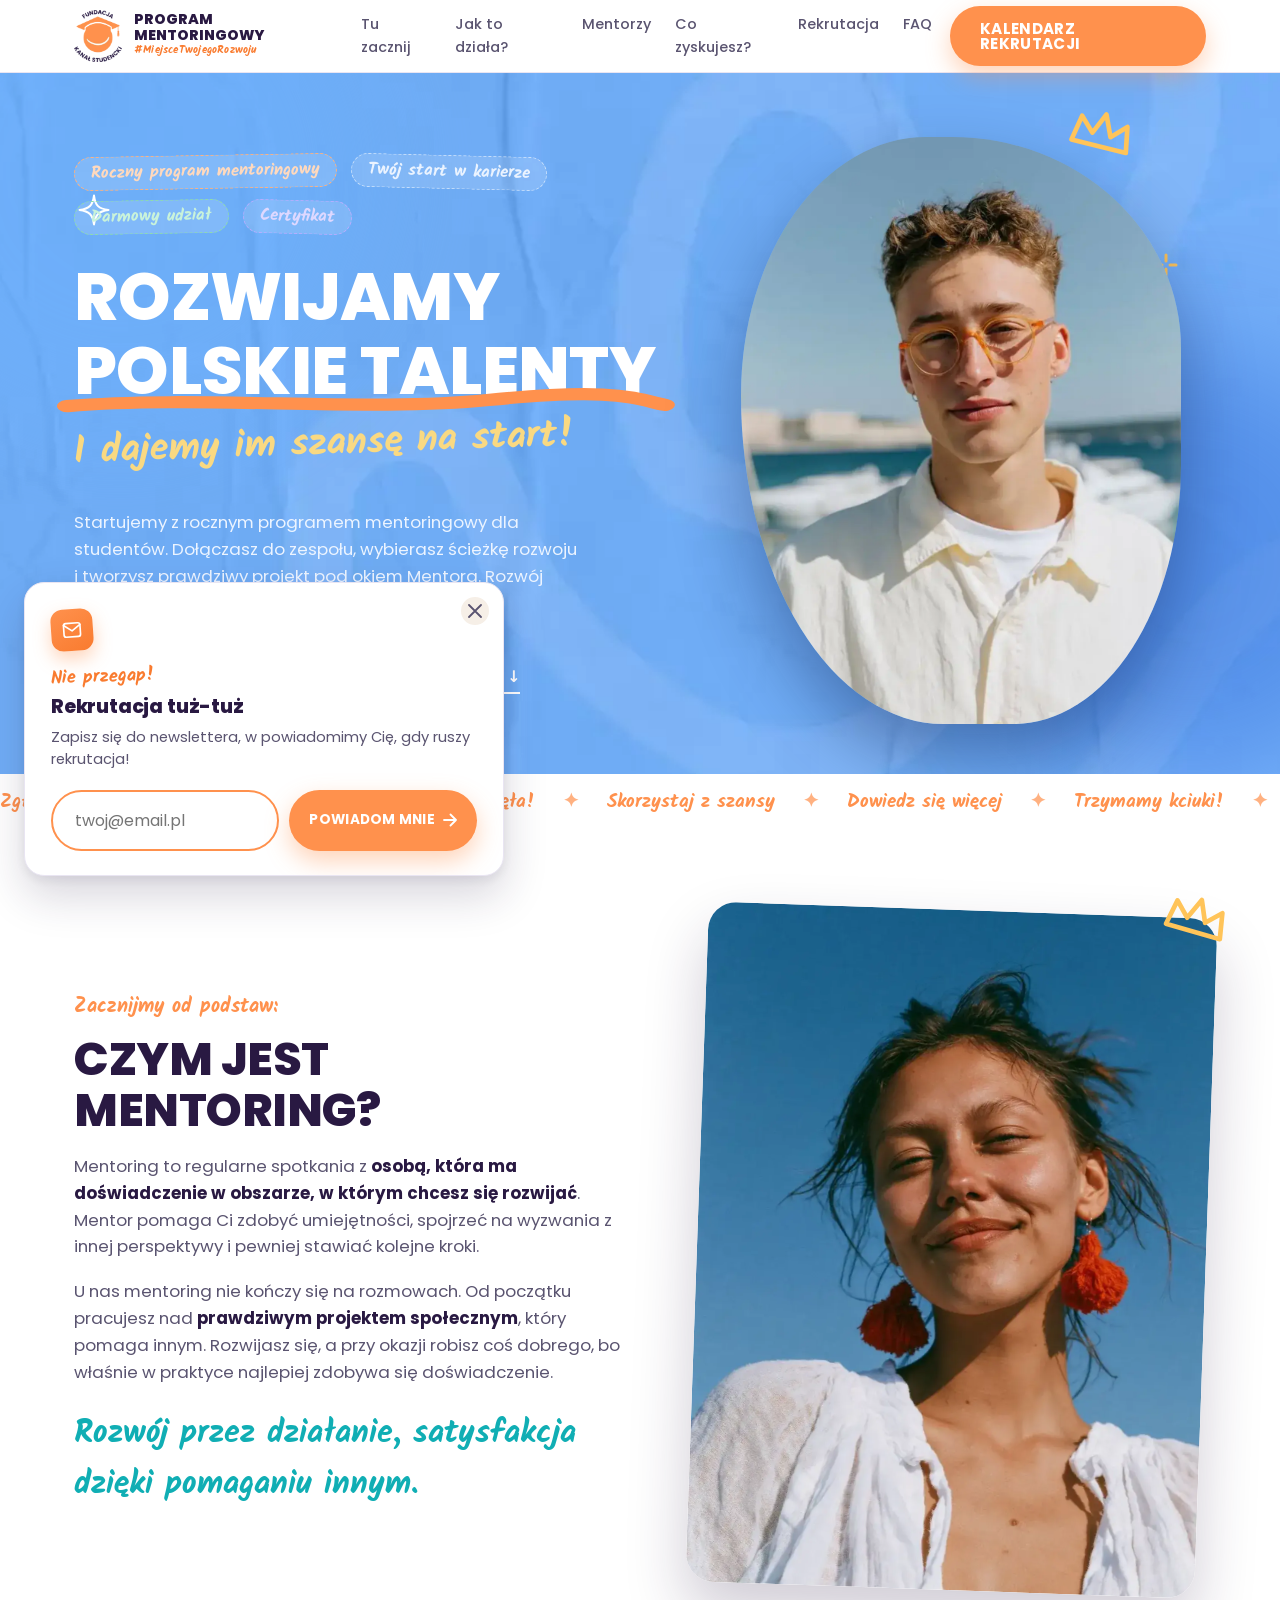
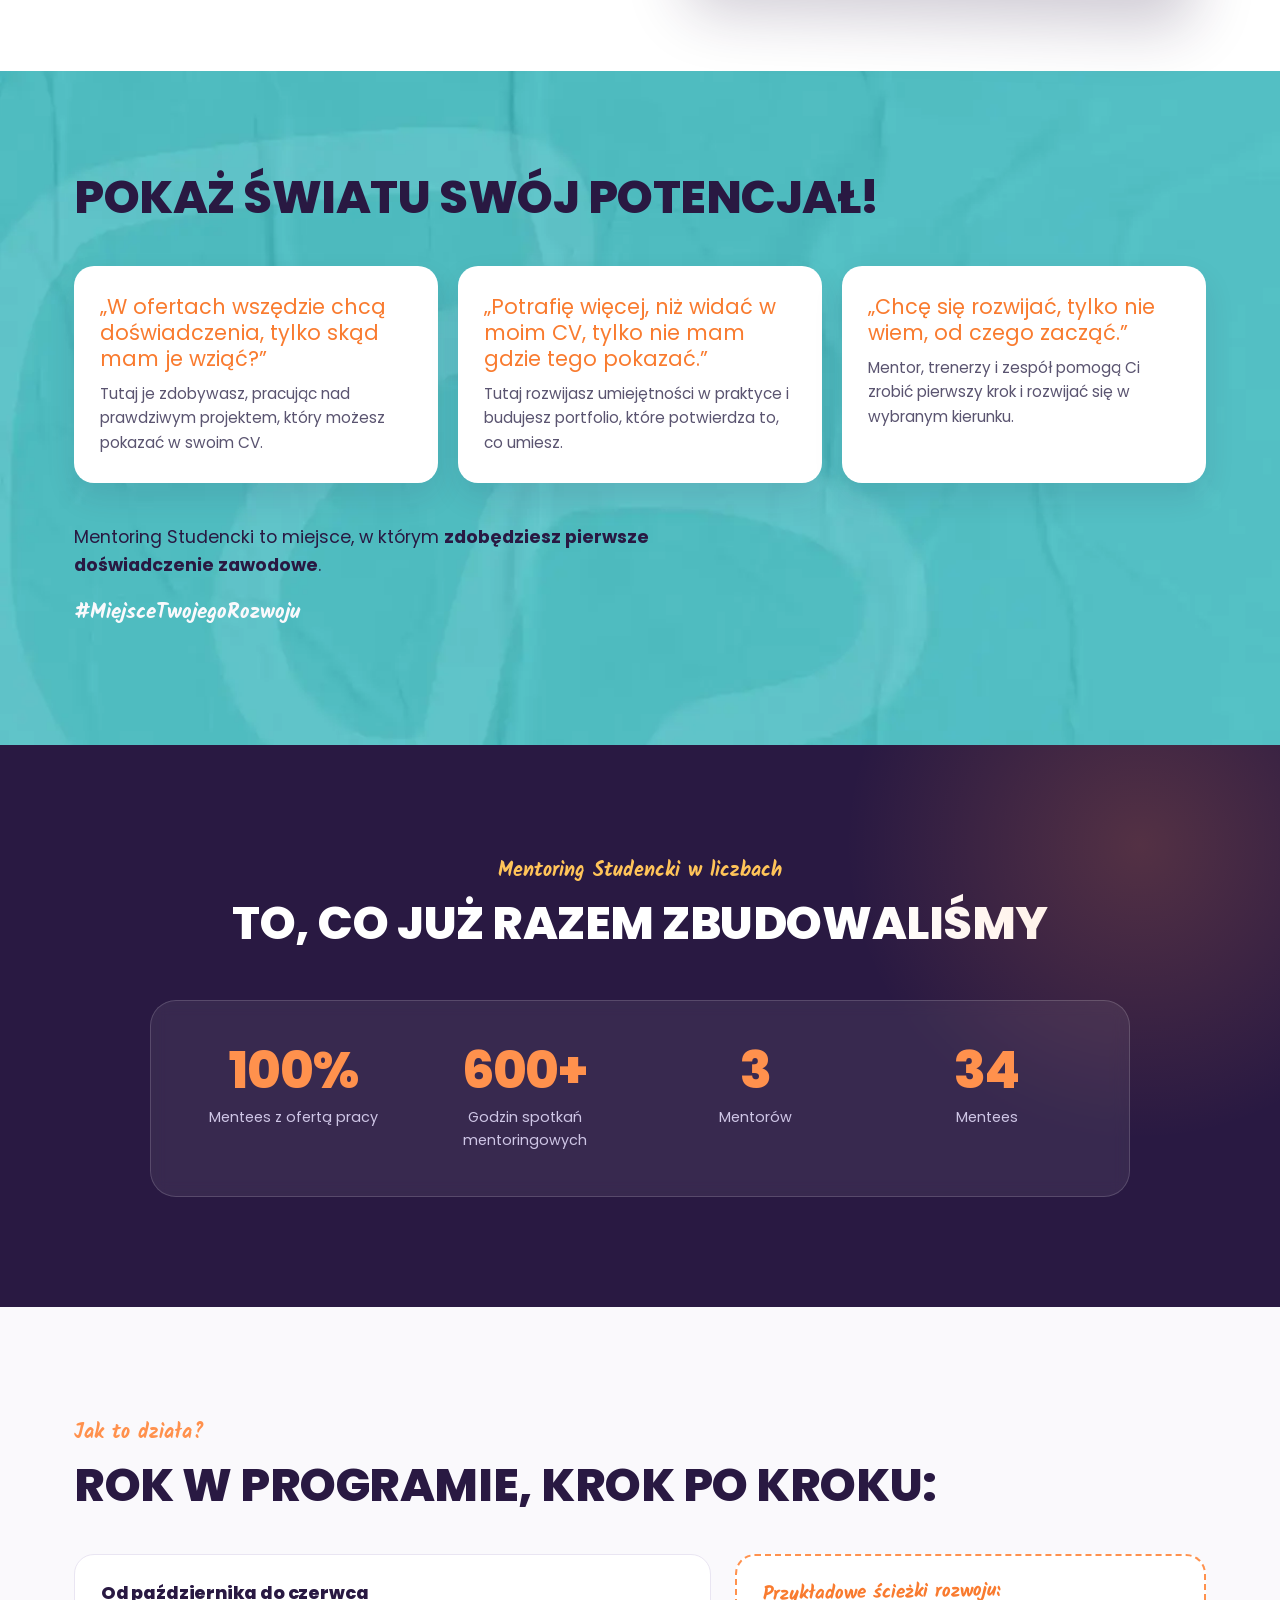
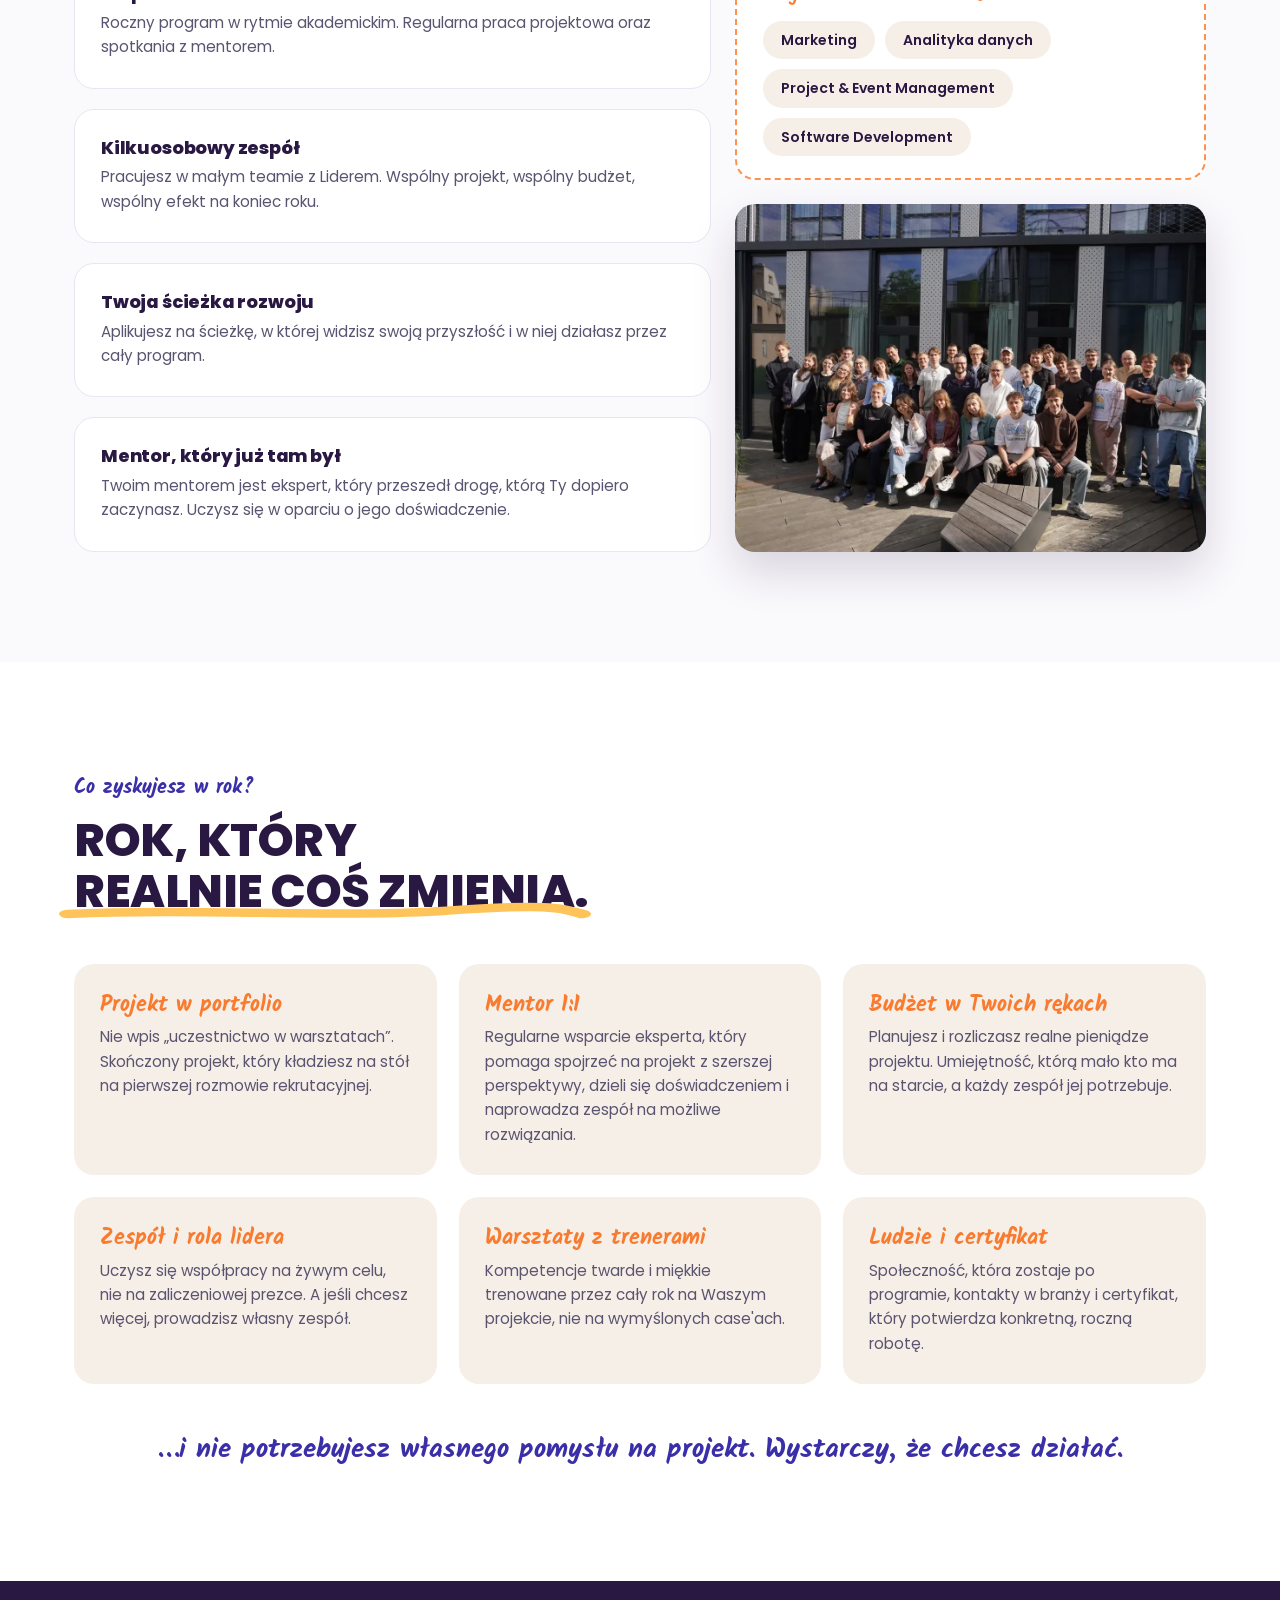
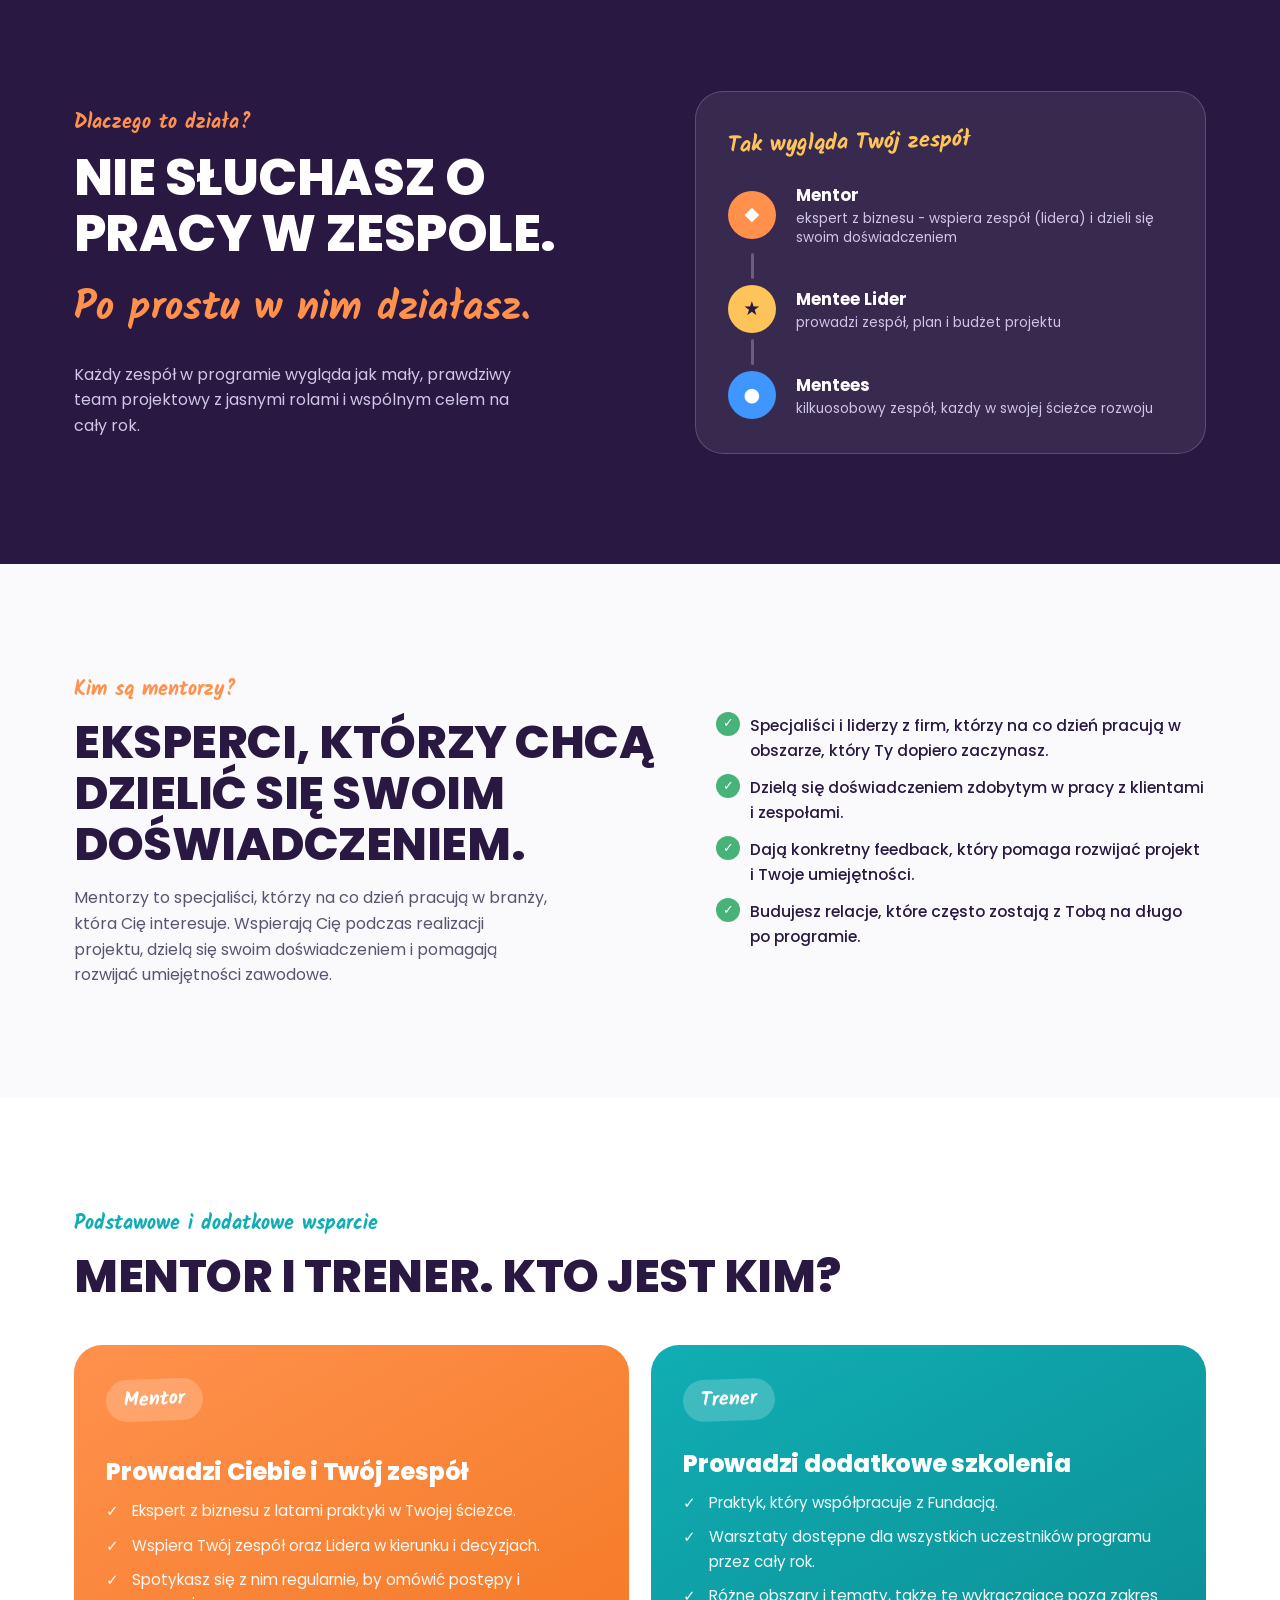
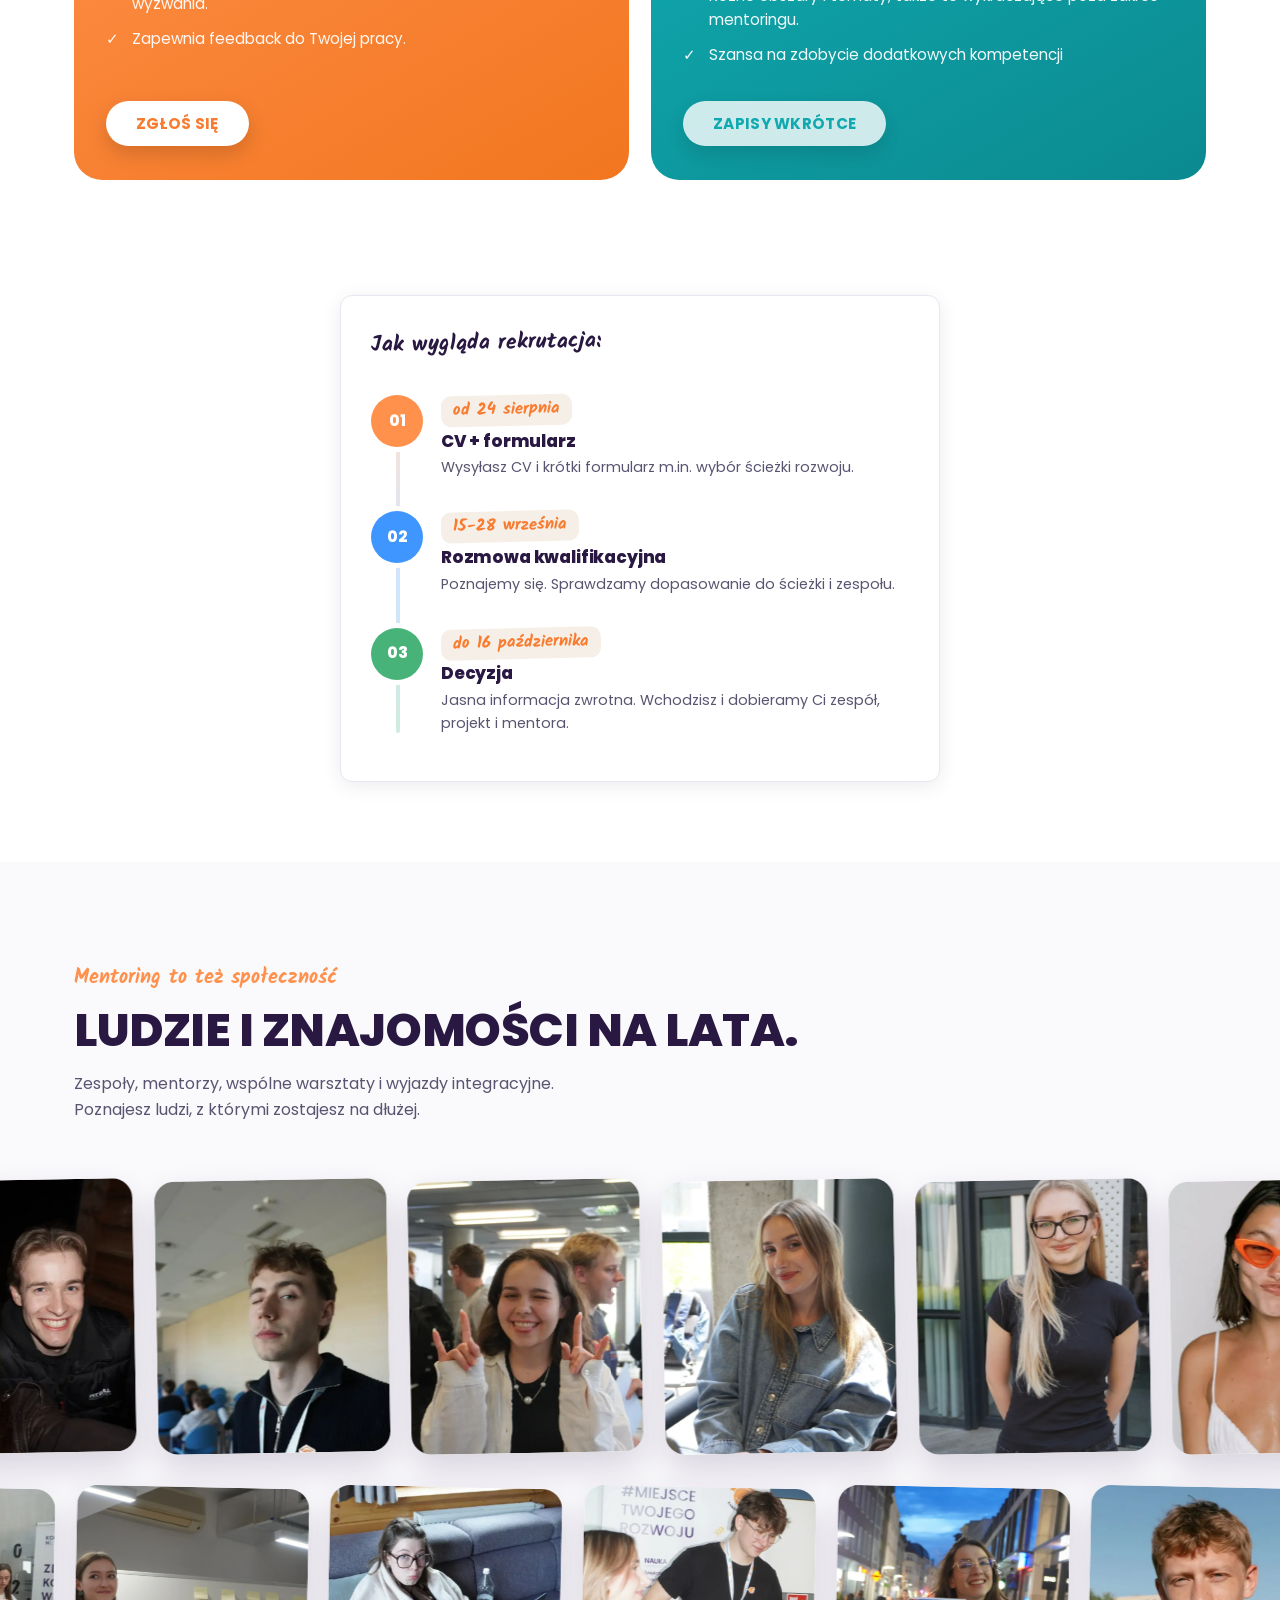
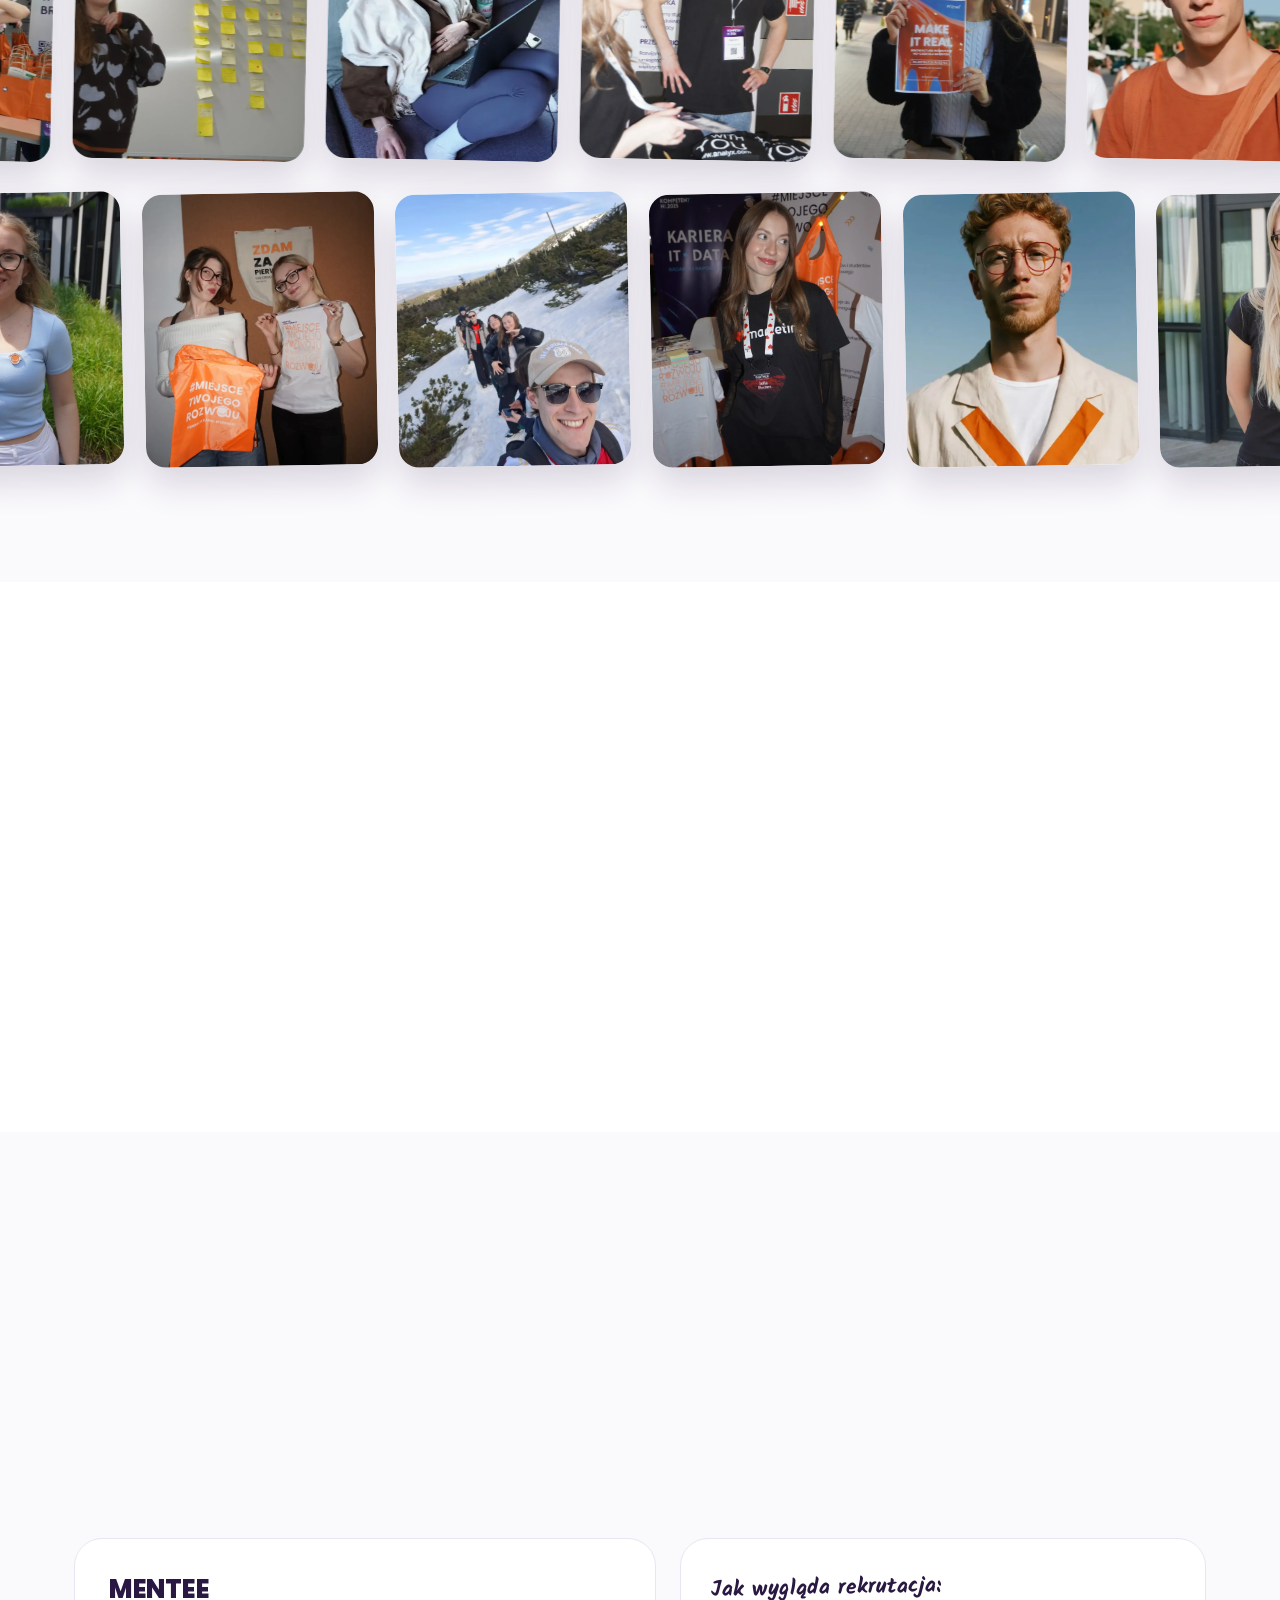
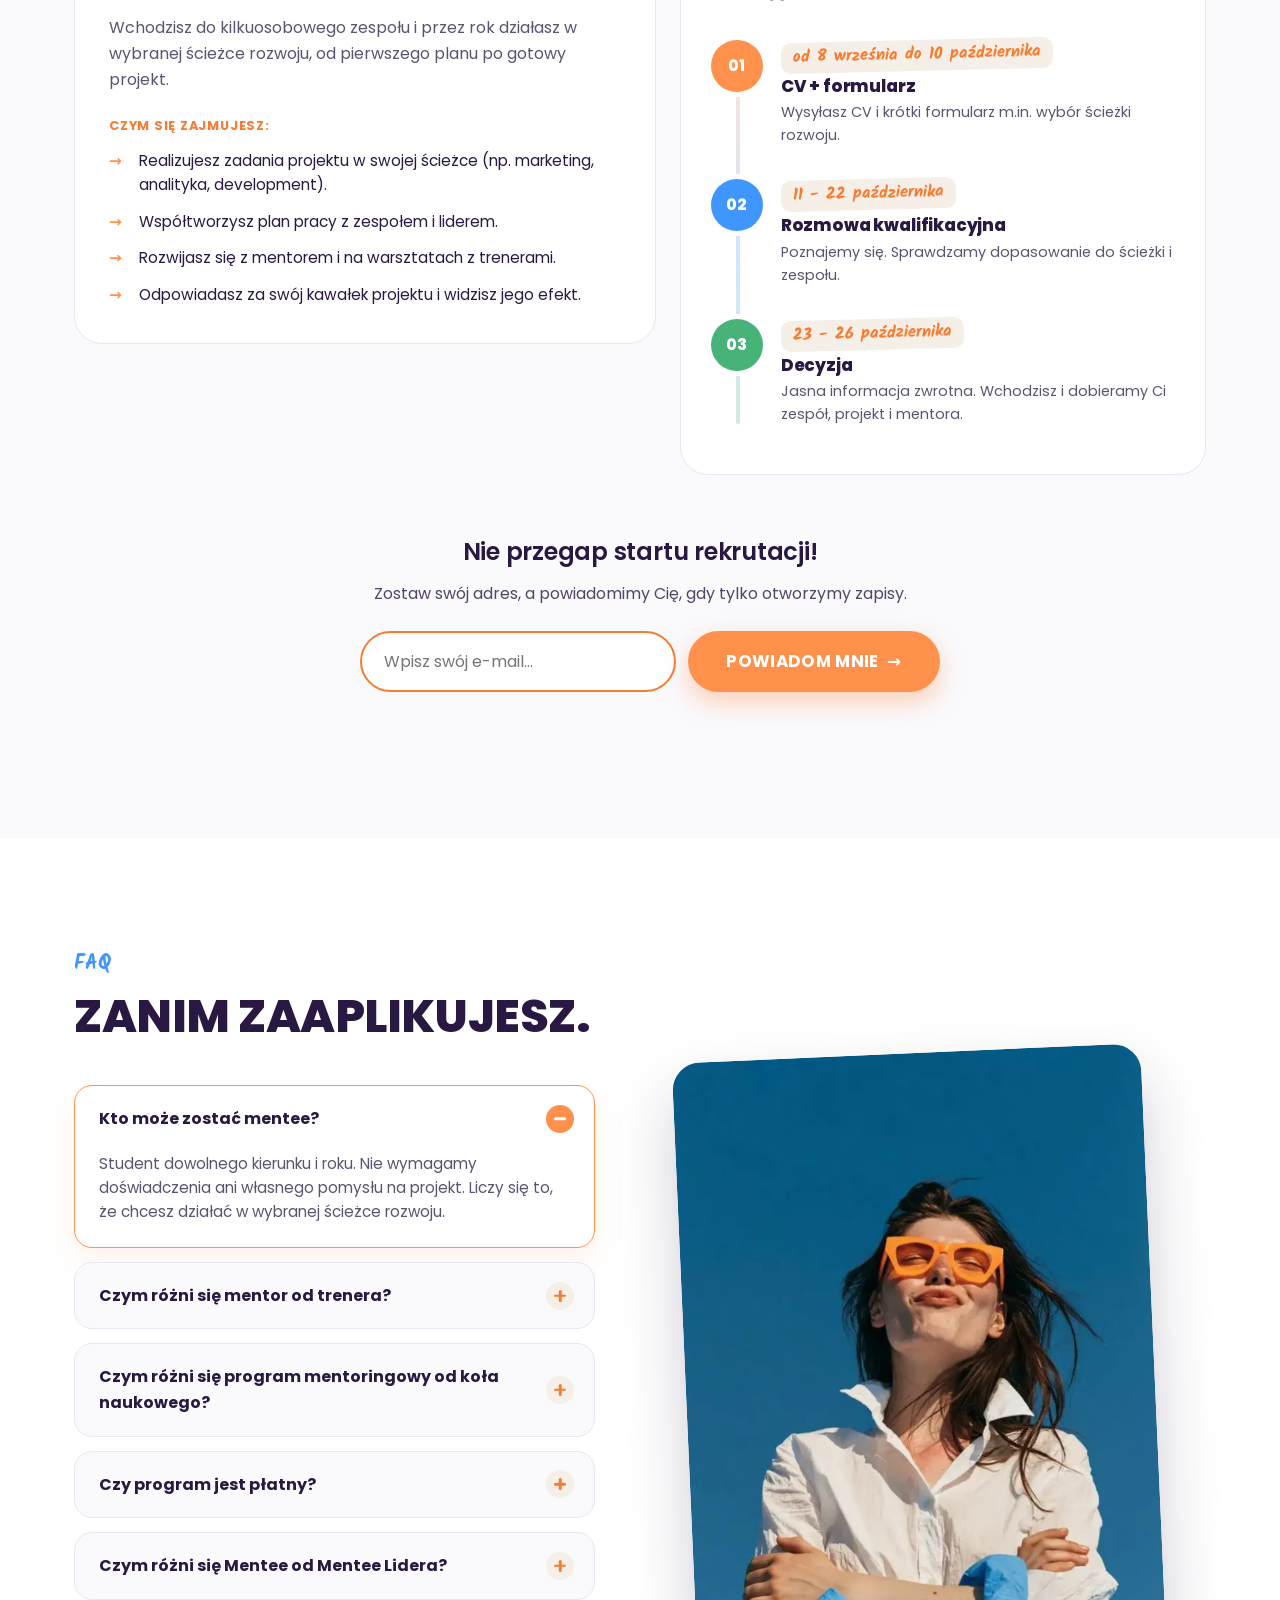
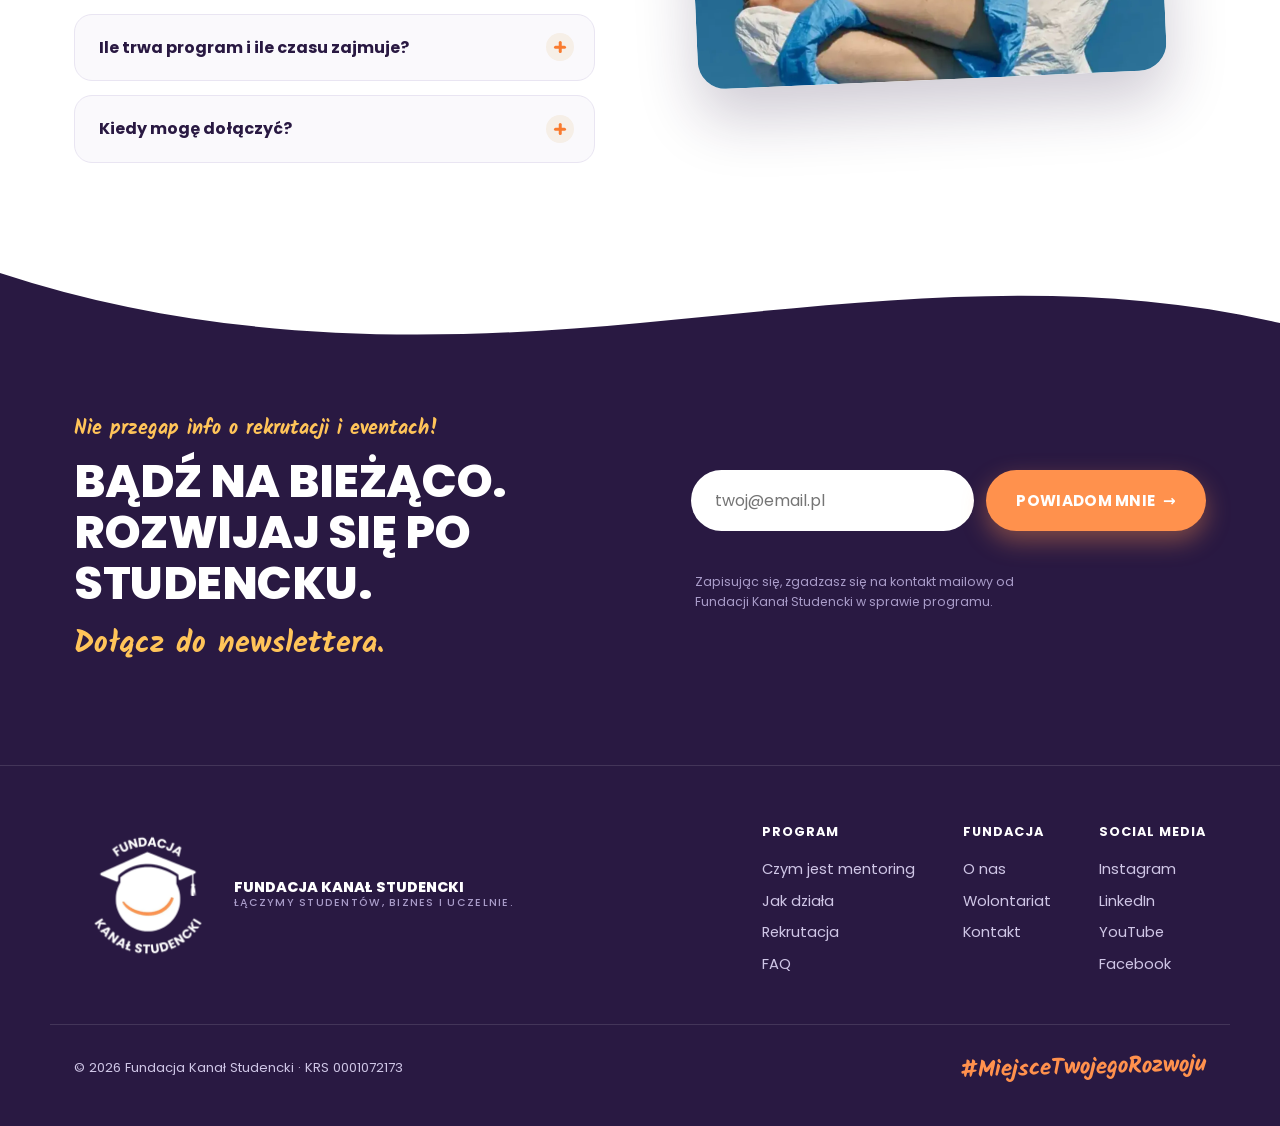
==== index.html @ 40b8ef44 "Removed redundant roles" ====
<!DOCTYPE html>
<html lang="pl">
<head>
<meta charset="UTF-8" />
<meta name="viewport" content="width=device-width, initial-scale=1.0" />
<title>Program Mentoringowy dla Studentów - Fundacja Kanał Studencki | #MiejsceTwojegoRozwoju</title>
<meta name="description" content="Roczny program mentoringowy dla studentów: projekt społeczny, zespół, mentor z biznesu i certyfikat. Aplikuj jako Mentee albo Mentee Lider." />
<link rel="preconnect" href="https://fonts.googleapis.com" />
<link rel="preconnect" href="https://fonts.gstatic.com" crossorigin />
<link href="https://fonts.googleapis.com/css2?family=Poppins:wght@400;500;600;700;800&family=Kalam:wght@400;700&display=swap" rel="stylesheet" />
<link rel="stylesheet" href="css/style.css?v=5" />
<link rel="canonical" href="[https://kanalstudencki.pl/program-mentoringowy](https://kanalstudencki.pl/program-mentoringowy)" />
</head>
<body>

<!-- ===================== NAV ===================== -->
<header class="nav" id="top">
  <div class="wrap nav-inner">
    <a class="brand" href="#top" aria-label="Fundacja Kanał Studencki - start">
      <img class="brand-logo" src="img/logo.webp" alt="Logo Fundacji Kanał Studencki" />
      <span class="brand-txt"><b>Program Mentoringowy</b><small>#MiejsceTwojegoRozwoju</small></span>
    </a>
    <nav class="nav-links" aria-label="Menu główne">
      <a href="#mentoring">Tu zacznij</a>
      <a href="#jak-dziala">Jak to działa?</a>
      <a href="#mentorzy">Mentorzy</a>
      <a href="#zyskujesz">Co zyskujesz?</a>
      <a href="#rekrutacja">Rekrutacja</a>
      <a href="#faq">FAQ</a>
    </nav>
    <a class="btn btn-orange nav-cta" href="#rekrutacja">Kalendarz rekrutacji</a>
    <button class="burger" id="burger" aria-label="Otwórz menu" aria-expanded="false"><span></span><span></span><span></span></button>
  </div>
  <div class="mobile-menu" id="mobileMenu">
    <a href="#mentoring">Tu zacznij</a>
    <a href="#jak-dziala">Jak działa program?</a>
    <a href="#mentorzy">Mentorzy</a>
    <a href="#zyskujesz">Co zyskujesz?</a>
    <a href="#rekrutacja">Rekrutacja</a>
    <a href="#faq">FAQ</a>
    <a class="btn btn-orange" href="#rekrutacja">Kalendarz rekrutacji</a>
  </div>
</header>

<!-- ===================== HERO ===================== -->
<section class="hero">
  <div class="hero-blob b1" aria-hidden="true"></div>
  <div class="hero-blob b2" aria-hidden="true"></div>
  <svg class="doodle dd-spark s1" viewBox="0 0 24 24" aria-hidden="true"><path d="M12 2v6M12 16v6M2 12h6M16 12h6" stroke="currentColor" stroke-width="3" stroke-linecap="round"/></svg>
  <svg class="doodle dd-star st1" viewBox="0 0 40 40" aria-hidden="true"><path d="M20 3 C21.5 15 25.5 18.5 37 20 C25.5 21.5 21.5 25.5 20 37 C18.5 25.5 14.5 21.5 3 20 C14.5 18.5 18.5 14.5 20 3 Z"/></svg>
  <svg class="doodle dd-star st2" viewBox="0 0 40 40" aria-hidden="true"><path d="M20 3 C21.5 15 25.5 18.5 37 20 C25.5 21.5 21.5 25.5 20 37 C18.5 25.5 14.5 21.5 3 20 C14.5 18.5 18.5 14.5 20 3 Z"/></svg>

  <div class="wrap hero-grid">
    <div class="hero-copy">
      <p class="pill-row" aria-hidden="true">
        <span class="pill hand p-orange">Roczny program mentoringowy</span>
        <span class="pill hand p-blue">Twój start w karierze</span>
        <span class="pill hand p-green">Darmowy udział</span>
        <span class="pill hand p-violet">Certyfikat</span>
      </p>
      <h1>Rozwijamy<br/><span class="mark">polskie talenty<svg viewBox="0 0 300 22" preserveAspectRatio="none" aria-hidden="true"><path d="M5 14 C 70 5, 150 19, 210 9 S 280 7, 296 13"/></svg></span></h1>
      <p class="hand hero-sub">I dajemy im szansę na start!</p>
      <p class="lead">Startujemy z rocznym programem mentoringowy dla studentów. Dołączasz do zespołu, wybierasz ścieżkę rozwoju i tworzysz prawdziwy projekt pod okiem Mentora. Rozwój poprzez działanie to chyba najlepszy sposób, co?</p>
      <div class="band-cta">
          <a class="btn btn-orange btn-lg" href="#mentor_i_trener">Zostań mentorem</a>
          <a class="link-more" href="#mentoring">Dowiedz się więcej <span aria-hidden="true">↓</span></a>
        </div>
    </div>
    <div class="hero-photo">
      <div class="photo-blob">
        <img src="img/hero.webp" alt="Uczestniczka programu mentoringowego" fetchpriority="high"/>
      </div>
      <svg class="doodle dd-crown" viewBox="0 0 60 44" aria-hidden="true"><path d="M6 34 L10 12 L22 24 L30 6 L38 24 L50 12 L54 34 Z" fill="none" stroke="currentColor" stroke-width="4" stroke-linejoin="round"/></svg>
    </div>
  </div>

  <!-- ===== BANDA W HERO (biała) ===== -->
  <div class="hero-marquee" aria-hidden="true">
    <div class="hero-marquee-track">
      <span>Zgłoś się do 10 października</span><i>✦</i><span>Rekrutacja już się zaczęła!</span><i>✦</i><span>Skorzystaj z szansy</span><i>✦</i><span>Dowiedz się więcej</span><i>✦</i><span>Trzymamy kciuki!</span><i>✦</i>
      <span>Zgłoś się do 10 października</span><i>✦</i><span>Rekrutacja już się zaczęła</span><i>✦</i><span>Skorzystaj z szansy</span><i>✦</i><span>Dowiedz się więcej</span><i>✦</i><span>Trzymamy kciuki!</span><i>✦</i>
      <span>Zgłoś się do 10 października</span><i>✦</i><span>RRekrutacja już się zaczęła</span><i>✦</i><span>Skorzystaj z szansy</span><i>✦</i><span>Dowiedz się więcej</span><i>✦</i><span>Trzymamy kciuki!</span><i>✦</i>
    </div>
  </div>
</section>

<!-- curved recruitment band (full-width white, fixed)
  <div class="hero-band">
    <svg class="band-curve" viewBox="0 0 1440 70" preserveAspectRatio="none" aria-hidden="true"><path d="M0 70 C 240 0, 480 0, 720 20 S 1200 70, 1440 20 L1440 70 Z" fill="#ffffff"/></svg>
    <div class="band-bg">
      <div class="wrap band-inner">
        <div class="band-date">
          <span class="hand band-hand">Nie przegap!</span>
          <strong>REKRUTACJA<br />DO 30 WRZEŚNIA</strong>
        </div>
        <div class="band-cta">
          <a class="btn btn-orange btn-lg" href="#rekrutacja">Zaaplikuj</a>
          <a class="link-more" href="#mentoring">Dowiedz się więcej <span aria-hidden="true">↓</span></a>
        </div>
      </div>
    </div>
  </div>
</section> -->

<!-- ===================== MARQUEE ===================== 
<div class="marquee" aria-hidden="true">
  <div class="marquee-track">
    <span>#MiejsceTwojegoRozwoju</span><i>✦</i><span>Roczny program mentoringowy</span><i>✦</i><span>Praca nad prawdziwym projektem</span><i>✦</i><span>Mentor z biznesu</span><i>✦</i><span>Certyfikat</span><i>✦</i>
    <span>#MiejsceTwojegoRozwoju</span><i>✦</i><span>Roczny program mentoringowy</span><i>✦</i><span>Praca nad prawdziwym projektem</span><i>✦</i><span>Mentor z biznesu</span><i>✦</i><span>Certyfikat</span><i>✦</i>
    <span>#MiejsceTwojegoRozwoju</span><i>✦</i><span>Roczny program mentoringowy</span><i>✦</i><span>Praca nad prawdziwym projektem</span><i>✦</i><span>Mentor z biznesu</span><i>✦</i><span>Certyfikat</span><i>✦</i>
  </div>
</div> -->

<!-- ===================== CZYM JEST MENTORING ===================== -->
<section class="define" id="mentoring">
  <div class="wrap define-grid">
    <div class="define-copy">
      <p class="kicker k-orange reveal">Zacznijmy od podstaw:</p>
      <h2 class="reveal">Czym jest mentoring?</h2>
      <p class="define-lead reveal">Mentoring to regularne spotkania z <b>osobą, która ma doświadczenie w obszarze, w którym chcesz się rozwijać</b>. Mentor pomaga Ci zdobyć umiejętności, spojrzeć na wyzwania z innej perspektywy i pewniej stawiać kolejne kroki.</p>
      <p class="define-lead reveal">U nas mentoring nie kończy się na rozmowach. Od początku pracujesz nad <b>prawdziwym projektem społecznym</b>, który pomaga innym. Rozwijasz się, a przy okazji robisz coś dobrego, bo właśnie w praktyce najlepiej zdobywa się doświadczenie.</p>
      <p class="hand define-hand reveal">Rozwój przez działanie, satysfakcja dzięki pomaganiu innym.</p>
    </div>
    <div class="define-photo reveal">
      <div class="photo-tilt">
        <img src="img/misja.webp" alt="Uczestniczka programu" />
        <svg class="doodle dd-crown c2" viewBox="0 0 60 44" aria-hidden="true"><path d="M6 34 L10 12 L22 24 L30 6 L38 24 L50 12 L54 34 Z" fill="none" stroke="currentColor" stroke-width="4" stroke-linejoin="round"/></svg>
      </div>
    </div>
  </div>
</section>

<!-- ===================== PROBLEM / DLACZEGO ===================== -->
<section class="why">
  <div class="wrap">
    <!-- <p class="kicker k-navy reveal">W czym pomaga mentoring?</p> -->
    <h2 class="reveal">Pokaż światu swój potencjał!</h2>
    <div class="why-grid">
      <div class="why-card reveal"><span class="why-q">„W ofertach wszędzie chcą doświadczenia, tylko skąd mam je wziąć?”</span><p> Tutaj je zdobywasz, pracując nad prawdziwym projektem, który możesz pokazać w swoim CV.</p></div>
      <div class="why-card reveal"><span class="why-q">„Potrafię więcej, niż widać w moim CV, tylko nie mam gdzie tego pokazać.”</span><p> Tutaj rozwijasz umiejętności w praktyce i budujesz portfolio, które potwierdza to, co umiesz.</p></div>
      <div class="why-card reveal"><span class="why-q">„Chcę się rozwijać, tylko nie wiem, od czego zacząć.”</span><p> Mentor, trenerzy i zespół pomogą Ci zrobić pierwszy krok i rozwijać się w wybranym kierunku.</p></div>
    </div>
    <p class="why-foot reveal">Mentoring Studencki to miejsce, w którym <b>zdobędziesz pierwsze doświadczenie zawodowe</b>.</p><p> <span class="hand why-tag">#MiejsceTwojegoRozwoju</span></p>
  </div>
</section>

<!-- ===================== LICZBY ===================== -->
<section class="stats" id="liczby">
  <div class="wrap">
    <p class="kicker k-yellow center reveal">Mentoring Studencki w liczbach</p>
    <h2 class="center reveal">To, co już razem zbudowaliśmy</h2>
    <div class="stats-card reveal">
      <div class="stat"><span class="n" data-count="100" data-suffix="%">0%</span><span class="l">Mentees z ofertą pracy</span></div>
      <div class="stat"><span class="n" data-count="600" data-suffix="+">0+</span><span class="l">Godzin spotkań mentoringowych</span></div>
      <div class="stat"><span class="n" data-count="3" data-suffix="">0</span><span class="l">Mentorów</span></div>
      <div class="stat"><span class="n" data-count="34" data-suffix="">0</span><span class="l">Mentees</span></div>
    </div>
  </div>
</section>


<!-- ===================== JAK DZIAŁA PROGRAM ===================== -->
<section class="how" id="jak-dziala">
  <div class="wrap">
    <p class="kicker k-orange reveal">Jak to działa?</p>
    <h2 class="reveal">Rok w programie, krok po kroku:</h2>
    <div class="how-cols">
      <div class="how-grid">
        <div class="how-card reveal">
          <h3>Od października do czerwca</h3>
          <p>Roczny program w rytmie akademickim. Regularna praca projektowa oraz spotkania z mentorem.</p>
        </div>
        <div class="how-card reveal">
          <h3>Kilkuosobowy zespół</h3>
          <p>Pracujesz w małym teamie z Liderem. Wspólny projekt, wspólny budżet, wspólny efekt na koniec roku.</p>
        </div>
        <div class="how-card reveal">
          <h3>Twoja ścieżka rozwoju</h3>
          <p>Aplikujesz na ścieżkę, w której widzisz swoją przyszłość  i w niej działasz przez cały program.</p>
        </div>
        <div class="how-card reveal">
          <h3>Mentor, który już tam był</h3>
          <p>Twoim mentorem jest ekspert, który przeszedł drogę, którą Ty dopiero zaczynasz. Uczysz się w oparciu o jego doświadczenie.</p>
        </div>
      </div>
      <div class="how-side">
        <div class="paths-strip reveal">
          <p class="paths-label hand">Przykładowe ścieżki rozwoju:</p>
          <!-- EDYTUJ: lista ścieżek dostępnych w danej edycji -->
          <div class="paths-chips">
            <span>Marketing</span><span>Analityka danych</span><span>Project &amp; Event Management</span><span>Software Development</span>
          </div>
        </div>
        <div class="how-photo reveal">
          <img src="img/g24.webp" alt="Uczestniczka programu" />
        </div>
      </div>
    </div>
  </div>
</section>

<!-- ===================== CO ZYSKUJESZ W ROK ===================== -->
<section class="values" id="zyskujesz">
  <div class="wrap">
    <p class="kicker k-violet reveal">Co zyskujesz w rok?</p>
    <h2 class="reveal">Rok, który <span class="mark m-yellow">realnie coś zmienia<svg viewBox="0 0 300 22" preserveAspectRatio="none" aria-hidden="true"><path d="M5 13 C 80 6, 160 18, 220 9 S 285 7, 296 13"/></svg></span>.</h2>
    <div class="val-grid">
      <div class="val reveal"><h3 class="hand">Projekt w portfolio</h3><p>Nie wpis „uczestnictwo w warsztatach”. Skończony projekt, który kładziesz na stół na pierwszej rozmowie rekrutacyjnej.</p></div>
      <div class="val reveal"><h3 class="hand">Mentor 1:1</h3><p>Regularne wsparcie eksperta, który pomaga spojrzeć na projekt z szerszej perspektywy, dzieli się doświadczeniem i naprowadza zespół na możliwe rozwiązania.</p></div>
      <div class="val reveal"><h3 class="hand">Budżet w Twoich rękach</h3><p>Planujesz i rozliczasz realne pieniądze projektu. Umiejętność, którą mało kto ma na starcie, a każdy zespół jej potrzebuje.</p></div>
      <div class="val reveal"><h3 class="hand">Zespół i rola lidera</h3><p>Uczysz się współpracy na żywym celu, nie na zaliczeniowej prezce. A jeśli chcesz więcej, prowadzisz własny zespół.</p></div>
      <div class="val reveal"><h3 class="hand">Warsztaty z trenerami</h3><p>Kompetencje twarde i miękkie trenowane przez cały rok na Waszym projekcie, nie na wymyślonych case'ach.</p></div>
      <div class="val reveal"><h3 class="hand">Ludzie i certyfikat</h3><p>Społeczność, która zostaje po programie, kontakty w branży  i certyfikat, który potwierdza konkretną, roczną robotę.</p></div>
    </div>
    <p class="values-foot hand reveal">…i nie potrzebujesz własnego pomysłu na projekt. Wystarczy, że chcesz działać.</p>
  </div>
</section>

<!-- ===================== STATEMENT + STRUKTURA ZESPOŁU ===================== -->
<section class="statement">
  <div class="wrap statement-grid">
    <div>
      <p class="kicker k-orange reveal">Dlaczego to działa?</p>
      <h2 class="reveal">Nie słuchasz o pracy w&nbsp;zespole.</h2>
      <p class="hand statement-hand reveal">Po prostu w nim działasz.</p>
      <p class="statement-lead reveal">Każdy zespół w programie wygląda jak mały, prawdziwy team projektowy  z jasnymi rolami i wspólnym celem na cały rok.</p>
    </div>
    <div class="team-card reveal" aria-label="Struktura zespołu w programie">
      <p class="team-title hand">Tak wygląda Twój zespół</p>
      <div class="team-row t-mentor">
        <span class="t-dot">◆</span>
        <div><b>Mentor</b><small>ekspert z biznesu - wspiera zespół (lidera) i dzieli się swoim doświadczeniem</small></div>
      </div>
      <div class="team-link" aria-hidden="true"></div>
      <div class="team-row t-lider">
        <span class="t-dot">★</span>
        <div><b>Mentee Lider</b><small>prowadzi zespół, plan i budżet projektu</small></div>
      </div>
      <div class="team-link" aria-hidden="true"></div>
      <div class="team-row t-spec">
        <span class="t-dot">●</span>
        <div><b>Mentees</b><small>kilkuosobowy zespół, każdy w swojej ścieżce rozwoju</small></div>
      </div>
    </div>
  </div>
</section>

<!-- ===================== MENTORZY ===================== -->
<section class="mentors" id="mentorzy">
  <div class="wrap">
    <div class="mentors-head">
      <div>
        <p class="kicker k-orange reveal">Kim są mentorzy?</p>
        <h2 class="reveal">Eksperci, którzy chcą dzielić się swoim doświadczeniem.</h2>
        <p class="mentors-lead reveal">Mentorzy to specjaliści, którzy na co dzień pracują w branży, która Cię interesuje. Wspierają Cię podczas realizacji projektu, dzielą się swoim doświadczeniem i pomagają rozwijać umiejętności zawodowe.</p>
      </div>
      <ul class="mentors-points reveal">
        <li>Specjaliści i liderzy z firm, którzy na co dzień pracują w obszarze, który Ty dopiero zaczynasz.</li>
        <li>Dzielą się doświadczeniem zdobytym w pracy z klientami i zespołami.</li>
        <li>Dają konkretny feedback, który pomaga rozwijać projekt i Twoje umiejętności.</li>
        <li>Budujesz relacje, które często zostają z Tobą na długo po programie.</li>
      </ul>
    </div>

    <!-- Jak zdobędziemy mentorów to dodajemy tutaj

    <div class="mentor-grid reveal" id="mentorGrid">
      <button class="mentor-card" data-bio="15 lat w marketingu, dziś head of marketing w firmie technologicznej. W programie prowadzi zespoły marketingowe i uczy, jak myśleć kampanią, nie pojedynczym postem.">
        <span class="m-avatar ma-orange">AK</span>
        <b>Imię Nazwisko</b><small>Head of Marketing · [firma]</small>
        <span class="m-more">poznaj mnie +</span>
      </button>
      <button class="mentor-card" data-bio="Analityk danych i lider zespołu BI. Pokazuje, jak zamieniać dane w decyzje — i jak wejść do branży bez trzech lat stażu.">
        <span class="m-avatar ma-blue">MP</span>
        <b>Imię Nazwisko</b><small>Data Team Lead · [firma]</small>
        <span class="m-more">poznaj mnie +</span>
      </button>
      <button class="mentor-card" data-bio="Przedsiębiorca i project manager. Przeprowadził dziesiątki projektów od pomysłu do wdrożenia. W programie nadzoruje zespoły eventowe i PM-owe.">
        <span class="m-avatar ma-green">JW</span>
        <b>Imię Nazwisko</b><small>Founder &amp; PM · [firma]</small>
        <span class="m-more">poznaj mnie +</span>
      </button>
      <button class="mentor-card" data-bio="Senior software developer. Mentoruje początkujących programistów i uczy pracy w zespole developerskim — code review, git, realne standardy.">
        <span class="m-avatar ma-violet">KD</span>
        <b>Imię Nazwisko</b><small>Senior Developer · [firma]</small>
        <span class="m-more">poznaj mnie +</span>
      </button>
    </div>
  </div>
-->

  <!-- modal bio -->
  <div class="modal" id="mentorModal" role="dialog" aria-modal="true" aria-labelledby="modalName" hidden>
    <div class="modal-box">
      <button class="modal-x" id="modalClose" aria-label="Zamknij">×</button>
      <span class="m-avatar" id="modalAvatar">AK</span>
      <h3 id="modalName">Imię Nazwisko</h3>
      <small id="modalRole">Stanowisko · firma</small>
      <p id="modalBio"></p>
    </div>
  </div>
</section>


<!-- ===================== MENTOR VS TRENER ===================== -->
<section class="duo" id="mentor_i_trener">
<div class="wrap">
<p class="kicker k-teal reveal">Podstawowe i dodatkowe wsparcie</p>
<h2 class="reveal">Mentor i trener. Kto jest kim?</h2>
<div class="duo-grid">
<div class="duo-card dc-mentor reveal">
<span class="duo-badge">Mentor</span>
<div style="display: flex; flex-direction: column; justify-content: start; align-items: start; min-height: 200px;">
  <h3>Prowadzi Ciebie i Twój zespół</h3>
  <ul>
  <li>Ekspert z biznesu z latami praktyki w Twojej ścieżce.</li>
  <li>Wspiera Twój zespół oraz Lidera w kierunku i decyzjach.</li>
  <li>Spotykasz się z nim regularnie, by omówić postępy i wyzwania.</li>
  <li>Zapewnia feedback do Twojej pracy.</li>
  </ul>
</div>
<a href="https://docs.google.com/forms/d/e/1FAIpQLSfIB8LSeF-gFOKi8pd_U-oFUsR_RX3jZrrxfOsZnAejpbcjUA/viewform" target="_blank" class="btn btn-white">Zgłoś się</a>
</div>
<div class="duo-card dc-trener reveal">
<span class="duo-badge">Trener</span>
<div style="display: flex; flex-direction: column; justify-content: start; align-items: start; min-height: 200px;">
  <h3>Prowadzi dodatkowe szkolenia</h3>
  <ul>
  <li>Praktyk, który współpracuje z Fundacją.</li>
  <li>Warsztaty dostępne dla wszystkich uczestników programu przez cały rok.</li>
  <li>Różne obszary i tematy, także te wykraczające poza zakres mentoringu.</li>
  <li>Szansa na zdobycie dodatkowych kompetencji</li>
  </ul>
</div>
<a href="https://docs.google.com/forms/d/1spegp5-wQa25uxLAM3Pag5r5r9aczgTUc6eIM0xKzic" target="_blank" class="btn btn-white">Zapisy wkrótce</a>
</div>
</div>
</div>
</section>

<!-- Zmieniono margin na: 20px (góra) auto (środek) 80px (dół) -->
<div class="tl-col" style="max-width: 600px; margin: 5px auto 80px; padding: 30px; background-color: #ffffff; border-radius: 12px; box-shadow: 0 4px 20px rgba(0,0,0,0.08);">
<p class="tl-title hand">Jak wygląda rekrutacja:</p>
<!-- EDYTUJ DATY etapów -->
<div class="timeline">
<div class="tl-step" data-stage="1">
<div class="tl-dot"><span>01</span></div>
<div class="tl-body">
<span class="tl-date hand">od 24 sierpnia</span>
<h4>CV + formularz</h4>
<p>Wysyłasz CV i krótki formularz m.in. wybór ścieżki rozwoju.</p>
</div>
</div>

<div class="tl-step" data-stage="2">
<div class="tl-dot"><span>02</span></div>
<div class="tl-body">
<span class="tl-date hand">15-28 września</span>
<h4>Rozmowa kwalifikacyjna</h4>
<p>Poznajemy się. Sprawdzamy dopasowanie do ścieżki i zespołu.</p>
</div>
</div>
<div class="tl-step" data-stage="3">
<div class="tl-dot"><span>03</span></div>
<div class="tl-body">
<span class="tl-date hand">do 16 października</span>
<h4>Decyzja</h4>
<p>Jasna informacja zwrotna. Wchodzisz i dobieramy Ci zespół, projekt i mentora.</p>
</div>
</div>
</div>
</div>
<!-- ===================== CERTYFIKAT ===================== 
<section class="cert">
  <div class="wrap cert-grid">
    <div>
      <p class="kicker k-navy reveal">Na koniec programu</p>
      <h2 class="reveal">Kończysz z certyfikatem.</h2>
      <p class="hand cert-hand reveal">I z historią, którą on potwierdza.</p>
      <ul class="cert-list">
        <li class="reveal">Poświadcza <b>roczny mentoring</b> i pracę w konkretnej ścieżce rozwoju.</li>
        <li class="reveal">Potwierdza <b>zrealizowany projekt</b> — od planu, przez budżet, po efekt.</li>
        <li class="reveal">Podpisany przez <b>mentora i Fundację</b> — stoi za nim realna praca, nie obecność.</li>
      </ul>
    </div>
    <div class="cert-visual reveal" aria-hidden="true">
      <img class="cert-logo" src="img/logo-navy.webp" alt="" />
      <div class="cert-title">Certyfikat ukończenia</div>
      <div class="cert-sub">Mentoring Studencki · Fundacja Kanał Studencki</div>
      <div class="cert-line"></div>
      <div class="cert-row"><span>Marketing Specialist</span><span>Kompetentni</span></div>
      <div class="cert-row cert-sig"><span>Mentor</span><span>Fundacja</span></div>
      <span class="cert-stamp hand">Program ukończony ✓</span>
    </div>
  </div>
</section> -->

<!-- ===================== SPOŁECZNOŚĆ (scroll gallery) ===================== -->
<section class="people">
  <div class="wrap">
    <p class="kicker k-orange reveal">Mentoring to też społeczność</p>
    <h2 class="reveal">Ludzie i znajomości na lata.</h2>
    <p class="people-lead reveal">Zespoły, mentorzy, wspólne warsztaty i wyjazdy integracyjne. Poznajesz ludzi, z którymi zostajesz na dłużej.</p>
  </div>
  <!-- EDYTUJ: podmień na zdjęcia grupowe z programu / wyjazdów -->
  <div class="scrollga" id="scrollGallery" aria-label="Zdjęcia społeczności programu">
    <div class="sg-row" data-speed="-1">
      <figure><img src="img/g5.webp" alt="Wyjazd integracyjny" loading="lazy" /></figure>
      <figure><img src="img/g7.webp" alt="Uczestnik programu" loading="lazy" /></figure>
      <figure><img src="img/g9.webp" alt="Uczestniczka programu" loading="lazy" /></figure>
      <figure><img src="img/g11.webp" alt="Uczestniczka programu" loading="lazy" /></figure>
      <figure><img src="img/g13.webp" alt="Uczestniczka programu" loading="lazy" /></figure>
      <figure><img src="img/g16.webp" alt="Uczestniczka programu" loading="lazy" /></figure>
    </div>
    <div class="sg-row" data-speed="1">
      <figure><img src="img/g2.webp" alt="Uczestnik programu" loading="lazy" /></figure>
      <figure><img src="img/g4.webp" alt="Uczestniczka programu" loading="lazy" /></figure>
      <figure><img src="img/g6.webp" alt="Warsztaty" loading="lazy" /></figure>
      <figure><img src="img/g8.webp" alt="Uczestniczka programu" loading="lazy" /></figure>
      <figure><img src="img/g10.webp" alt="Wyjazd" loading="lazy" /></figure>
      <figure><img src="img/g22.webp" alt="Wyjazd" loading="lazy" /></figure>
    </div>
      <div class="sg-row" data-speed="-1">
      <figure><img src="img/g12.webp" alt="Uczestnik programu" loading="lazy" /></figure>
      <figure><img src="img/g3.webp" alt="Uczestniczka programu" loading="lazy" /></figure>
      <figure><img src="img/g1.webp" alt="Wyjazd" loading="lazy" /></figure>
      <figure><img src="img/g14.webp" alt="Wyjazd" loading="lazy" /></figure>
      <figure><img src="img/g15.webp" alt="Wyjazd" loading="lazy" /></figure>
      <figure><img src="img/g13.webp" alt="Wyjazd" loading="lazy" /></figure>
    </div>
  </div>
</section>

<!-- ===================== SUCCESS STORIES + LOGA ===================== -->
<section class="stories">
  <div class="wrap">
    <p class="kicker k-blue reveal">Success stories</p>
    <h2 class="reveal">Już rozpoczęli swoje kariery.</h2>
    <!-- EDYTUJ: podmień na prawdziwe historie absolwentów (imię, ścieżka, cytat) -->
    <div class="stories-grid">
      <div>
      </div>
      <div class="story reveal">
        <p class="story-q">Dzięki naszemu programowi mentoringowemu zdobędziesz wiedzę oraz projekty do portfolio, które pozwolą Ci zdobyć Twoje wymarzone stanowisko.</p>
        <div class="story-who"><span class="m-avatar ma-blue">T</span><span><b>Ty</b><small>ścieżka: jaka tylko chcesz</small></span></div>
      </div>
      <div>
      </div>
    </div>

    <!-- Dodajemy coś memicznego czy na razie ta sekcja jest out??
    <div class="logos reveal">
      <p class="logos-label">Nasi mentees pracują dziś m.in. w:</p>
      <div class="logos-row">
        <span class="logo-ph">logo firmy</span><span class="logo-ph">logo firmy</span><span class="logo-ph">logo firmy</span><span class="logo-ph">logo firmy</span><span class="logo-ph">logo firmy</span><span class="logo-ph">logo firmy</span>
      </div>
    </div>
  </div>
  -->
</section>

<!-- ===================== REKRUTACJA ===================== -->
<section class="recruit" id="rekrutacja">
  <div class="wrap">
    <p class="kicker k-orange reveal">Dwie ścieżki</p>
    <h2 class="reveal">Wchodzisz do zespołu  albo go prowadzisz.</h2>
    <p class="intro reveal">Zgłaszasz się jako <b>Mentee</b> lub <b>Mentee Lider</b>. Wybór należy do Ciebie, role różnią się poziomem odpowiedzialności i przebiegiem rekrutacji.</p>

    <div class="path-toggle reveal" role="tablist" aria-label="Wybór roli">
      <button class="pt-btn active" id="tabSpec" role="tab" aria-selected="true" data-path="spec">Mentee</button>
      <button class="pt-btn" id="tabLider" role="tab" aria-selected="false" data-path="lider">Mentee Lider <span class="pt-star" aria-hidden="true">★</span></button>
      <span class="pt-slider" aria-hidden="true"></span>
    </div>

    <div class="recruit-grid">
      <!-- LEWA: opis roli -->
      <div class="role-col">
        <div class="role-panel active" id="roleSpec">
          <h3>Mentee</h3>
          <p class="role-lead">Wchodzisz do kilkuosobowego zespołu i przez rok działasz w wybranej ścieżce rozwoju, od pierwszego planu po gotowy projekt.</p>
          <b class="role-sub">Czym się zajmujesz:</b>
          <ul class="role-list">
            <li>Realizujesz zadania projektu w swojej ścieżce (np. marketing, analityka, development).</li>
            <li>Współtworzysz plan pracy z zespołem i liderem.</li>
            <li>Rozwijasz się z mentorem i na warsztatach z trenerami.</li>
            <li>Odpowiadasz za swój kawałek projektu  i widzisz jego efekt.</li>
          </ul>
        </div>
        <div class="role-panel" id="roleLider">
          <h3>Mentee Lider <span class="role-star">★</span></h3>
          <p class="role-lead">Prowadzisz kilkuosobowy zespół i odpowiadasz za projekt od startu do efektu. Więcej odpowiedzialności  i najszybszy wzrost w programie.</p>
          <b class="role-sub">Czym się zajmujesz:</b>
          <ul class="role-list">
            <li>Prowadzisz zespół: plan, podział zadań, terminy.</li>
            <li>Zarządzasz budżetem projektu i rozliczasz go z Fundacją.</li>
            <li>Jesteś punktem kontaktu między zespołem a mentorem.</li>
            <li>Odpowiadasz za efekt końcowy  i uczysz się w praktyce zarządzać zespołem.</li>
          </ul>
        </div>
      </div>

      <!-- PRAWA: rozpiska rekrutacji -->
      <div class="tl-col">
        <p class="tl-title hand">Jak wygląda rekrutacja:</p>
        <!-- EDYTUJ DATY etapów -->
        <div class="timeline">
          <div class="tl-step" data-stage="1">
            <div class="tl-dot"><span>01</span></div>
            <div class="tl-body">
              <span class="tl-date hand">od 8 września do 10 października</span>
              <h4>CV + formularz</h4>
              <p>Wysyłasz CV i krótki formularz  m.in. wybór ścieżki rozwoju.</p>
            </div>
          </div>

          <div class="tl-step tl-lider" data-stage="L">
            <div class="tl-dot dot-star"><span>★</span></div>
            <div class="tl-body">

              <h4>Nagranie liderskie <span class="tl-badge">tylko Lider</span></h4>
              <p>Krótkie zadanie  pokazujesz, jak myślisz o prowadzeniu zespołu.</p>
            </div>
          </div>

          <div class="tl-step" data-stage="2">
            <div class="tl-dot"><span>02</span></div>
            <div class="tl-body">
              <span class="tl-date hand">11 - 22 października</span>
              <h4>Rozmowa kwalifikacyjna</h4>
              <p>Poznajemy się. Sprawdzamy dopasowanie do ścieżki i zespołu.</p>
            </div>
          </div>
          <div class="tl-step" data-stage="3">
            <div class="tl-dot"><span>03</span></div>
            <div class="tl-body">
              <span class="tl-date hand">23 - 26 października</span>
              <h4>Decyzja</h4>
              <p>Jasna informacja zwrotna. Wchodzisz i dobieramy Ci zespół, projekt i mentora.</p>
            </div>
          </div>
        </div>
      </div>
    </div>

<div class="recruit-cta reveal">
  <div class="newsletter-wrapper">
    <h3 class="newsletter-title">Nie przegap startu rekrutacji!</h3>
    <p class="newsletter-subtitle">Zostaw swój adres, a powiadomimy Cię, gdy tylko otworzymy zapisy.</p>
    
    <form id="newsFormCalendar" class="news-form" novalidate>
      <div class="input-group">
        <label class="sr-only" for="newsEmail">Twój adres e-mail</label>
        <input type="email" id="newsEmail" class="news-input" name="email" placeholder="Wpisz swój e-mail..." autocomplete="email" required />
        
        <div style="display:none;" aria-hidden="true">
          <input type="text" name="website" id="newsWebsite" tabindex="-1" autocomplete="off" />
        </div>

        <button type="submit" class="btn btn-orange btn-lg">Powiadom mnie <span aria-hidden="true">→</span></button>
      </div>
    </form>

    <!--<span class="hand recruit-hand">Start programu: październik. Twój ruch.</span>-->
  </div>
</div>
  </div>
</section>

<!-- ===================== FAQ ===================== -->
<section class="faq" id="faq">
  <div class="wrap faq-grid">
    <div>
      <p class="kicker k-blue reveal">FAQ</p>
      <h2 class="reveal">Zanim zaaplikujesz.</h2>
      <div class="faq-list reveal">
        <details open>
          <summary>Kto może zostać mentee?<span class="fq-ic" aria-hidden="true"></span></summary>
          <div class="fq-a"><p>Student dowolnego kierunku i roku. Nie wymagamy doświadczenia ani własnego pomysłu na projekt. Liczy się to, że chcesz działać w wybranej ścieżce rozwoju.</p></div>
        </details>
        <details>
          <summary>Czym różni się mentor od trenera?<span class="fq-ic" aria-hidden="true"></span></summary>
          <div class="fq-a"><p>Mentor wspiera Ciebie i Twój zespół w realizacji projektu, spotyka się z Wami i pomaga w podejmowaniu decyzji. Każdy Mentor jest przypisany tylko do jednego zespołu. Trener prowadzi dodatkowe warsztaty dla wszystkich Mentees biorących udział w programie i szkoli z konkretnych umiejętności: od narzędzi, aplikacji, przez kompetencje miękkie.</p></div>
        </details>
        <details>
          <summary>Czym różni się program mentoringowy od koła naukowego?<span class="fq-ic" aria-hidden="true"></span></summary>
          <div class="fq-a"><p>Program mentoringowy to określona, konkretna ścieżka rozwoju w konkretnej dziedzinie. Mentor zapewnia konkretne wsparcie, ale Ty jako Mentee masz także przed sobą określone cele rozwojowe. Cele te muszą zostać zrealizowane, aby ukończyć mentoring z certyfikatem.</p></div>
        </details>
        <details>
          <summary>Czy program jest płatny?<span class="fq-ic" aria-hidden="true"></span></summary>
          <div class="fq-a"><p>Nie. Program jest w 100% darmowy, to inicjatywa Fundacji Kanał Studencki.</p></div>
        </details>
        <details>
          <summary>Czym różni się Mentee od Mentee Lidera?<span class="fq-ic" aria-hidden="true"></span></summary>
          <div class="fq-a"><p>Mentee działa w zespole w swojej ścieżce rozwoju. Mentee Lider prowadzi ten zespół, zarządza budżetem i odpowiada za efekt, dlatego w rekrutacji przechodzi dodatkowy etap: zadanie liderskie.</p></div>
        </details>
        <details>
          <summary>Ile trwa program i ile czasu zajmuje?<span class="fq-ic" aria-hidden="true"></span></summary>
          <div class="fq-a"><p>Program trwa od października do końca czerwca. Zadania wymagają zaangażowania na poziomie około 15 godzin miesięcznie. Regularna praca projektowa w zespole, dodatkowe warsztaty z Trenerami i spotkania z Mentorem. Po programie zostajesz w społeczności Fundacji - jesteśmy w stałym kontakcie z naszymi absolwentami!</p></div>
        </details>
        <details>
          <summary>Kiedy mogę dołączyć?<span class="fq-ic" aria-hidden="true"></span></summary>
          <div class="fq-a"><p>Rekrutacja trwa do 10 października, program startuje w październiku. Jeśli czytasz to później, zapisz się niżej, a powiadomimy Cię o kolejnym naborze.</p></div>
        </details>
      </div>
    </div>
    <div class="faq-photo reveal">
      <div class="photo-spin">
        <img src="img/g23.webp" alt="Uczestnik programu" />
        <svg class="doodle dd-star faq-star" viewBox="0 0 40 40" aria-hidden="true"><path d="M20 3 C21.5 15 25.5 18.5 37 20 C25.5 21.5 21.5 25.5 20 37 C18.5 25.5 14.5 21.5 3 20 C14.5 18.5 18.5 14.5 20 3 Z"/></svg>
      </div>
    </div>
  </div>
</section>

<!-- ===================== NEWSLETTER ===================== -->
<section class="news" id="newsletter">
  <div class="news-wave" aria-hidden="true">
    <svg viewBox="0 0 1440 70" preserveAspectRatio="none"><path d="M0 0 C 240 70, 480 70, 720 50 S 1200 0, 1440 50 L1440 70 L0 70 Z" fill="#291942"/></svg>
  </div>
  <div class="news-body">
    <div class="wrap news-grid">
      <div>
        <p class="kicker k-yellow reveal">Nie przegap info o rekrutacji i eventach!</p>
        <h2 class="reveal">Bądź na bieżąco. Rozwijaj się po studencku.</h2>
        <p class="hand news-hand reveal">Dołącz do newslettera.</p>
      </div>
      <div class="reveal">
        <form id="newsFormFooter" class="news-form" novalidate>
          <label class="sr-only" for="newsEmail">Twój adres e-mail</label>
          <input type="email" id="newsEmail" name="email" placeholder="twoj@email.pl" autocomplete="email" />
          <div style="display: none;" aria-hidden="true">
            <input type="text" name="website" id="newsWebsite" tabindex="-1" autocomplete="off" />
          </div>
          <button type="submit" class="btn btn-orange">Powiadom mnie <span aria-hidden="true">→</span></button>
        </form>
        <p class="news-msg" id="newsMsg" aria-live="polite"></p>
        <p class="news-legal">Zapisując się, zgadzasz się na kontakt mailowy od Fundacji Kanał Studencki w sprawie programu.</p>
      </div>
    </div>
  </div>
</section>

<!-- ===================== FOOTER ===================== -->
<footer>
  <div class="wrap foot-top">
    <a class="brand" href="#top">
      <img class="brand-logo" src="img/logo-white.webp" alt="Logo Fundacji Kanał Studencki" />
      <span class="brand-txt"><b>Fundacja Kanał Studencki</b><small>Łączymy studentów, biznes i uczelnie.</small></span>
    </a>
    <div class="foot-links">
      <div class="foot-col">
        <b>Program</b>
        <a href="#mentoring">Czym jest mentoring</a>
        <a href="#jak-dziala">Jak działa</a>
        <a href="#rekrutacja">Rekrutacja</a>
        <a href="#faq">FAQ</a>
      </div>
      <div class="foot-col">
        <b>Fundacja</b>
        <a href="https://kanalstudencki.pl/o-nas/" target="_blank" rel="noopener">O nas</a>
        <a href="https://kanalstudencki.pl/wolontariat/" target="_blank" rel="noopener">Wolontariat</a>
        <a href="https://kanalstudencki.pl/contact/" target="_blank" rel="noopener">Kontakt</a>
      </div>
      <div class="foot-col">
        <b>Social media</b>
        <a href="https://www.instagram.com/kanalstudencki/" target="_blank" rel="noopener">Instagram</a>
        <a href="https://www.linkedin.com/company/kanal-studencki/" target="_blank" rel="noopener">LinkedIn</a>
        <a href="https://www.youtube.com/@tuMATURA" target="_blank" rel="noopener">YouTube</a>
        <a href="https://www.facebook.com/kanalstudencki/" target="_blank" rel="noopener">Facebook</a>
      </div>
    </div>
  </div>
  <div class="wrap foot-bottom">
    <span>© 2026 Fundacja Kanał Studencki · KRS 0001072173</span>
    <span class="hand foot-tag">#MiejsceTwojegoRozwoju</span>
  </div>
</footer>


<div id="toast-container"></div>
<!-- ========== ROLE BOTTOM SHEET ========== -->
<div id="roleSheet" class="role-sheet-overlay" hidden>
  <div class="role-sheet" role="dialog" aria-modal="true" aria-labelledby="roleSheetTitle">
    <div class="role-sheet-handle"></div>
    <button class="role-sheet-close" id="roleSheetClose" aria-label="Zamknij">&times;</button>
    <span class="role-sheet-icon" id="roleSheetIcon"></span>
    <h3 id="roleSheetTitle"></h3>
    <p id="roleSheetDesc"></p>
  </div>
</div>
<script src="js/main.js?v=2"></script>
<!-- =====================================================
   POPUP NEWSLETTER
===================================================== -->
<div class="popup-news" id="popupNews" aria-hidden="true" role="dialog" aria-labelledby="popupTitle" hidden>
  <button class="popup-close" id="popupClose" aria-label="Zamknij powiadomienie">
    <svg width="14" height="14" viewBox="0 0 14 14" fill="none" aria-hidden="true"><path d="M1 1L13 13M13 1L1 13" stroke="currentColor" stroke-width="1.8" stroke-linecap="round"/></svg>
  </button>
  <div class="popup-content">
    <div class="popup-icon" aria-hidden="true">
      <svg width="22" height="22" viewBox="0 0 24 24" fill="none"><path d="M3 6.5L12 13L21 6.5" stroke="currentColor" stroke-width="1.8" stroke-linecap="round" stroke-linejoin="round"/><rect x="3" y="4.5" width="18" height="15" rx="2.5" stroke="currentColor" stroke-width="1.8"/></svg>
    </div>
    <span class="popup-badge hand">Nie przegap!</span>
    <h3 id="popupTitle" class="popup-title">Rekrutacja tuż-tuż</h3>
    <p>Zapisz się do newslettera, w powiadomimy Cię, gdy ruszy rekrutacja!</p>
    <form id="popupNewsForm" class="news-form popup-form" novalidate>
      <label class="sr-only" for="popupEmail">Twój adres e-mail</label>
      <input type="email" id="popupEmail" class="news-input popup-input" name="email" placeholder="twoj@email.pl" autocomplete="email" required />
      <div style="display:none;" aria-hidden="true">
        <input type="text" name="website" id="popupWebsite" tabindex="-1" autocomplete="off" />
      </div>
      <button type="submit" class="btn btn-orange btn-sm popup-btn">
        Powiadom mnie
        <svg width="14" height="14" viewBox="0 0 14 14" fill="none" aria-hidden="true"><path d="M1 7H13M13 7L7.5 1.5M13 7L7.5 12.5" stroke="currentColor" stroke-width="1.8" stroke-linecap="round" stroke-linejoin="round"/></svg>
      </button>
    </form>
  </div>
</div>



<div id="toast-container"></div>

<script src="js/main.js?v=4"></script>
</body>
</html>
---- css/style.css ----
/* =====================================================
   Mentoring Studencki — Fundacja Kanał Studencki
===================================================== */
:root{
  --navy:#291942;
  --navy-2:#332052;
  --blue:#4096ff;
  --yellow-light:#f9d982;
  --blue-deep:#2464b3;
  --orange:#ff914d;
  --orange-deep:#f97b2f;
  --yellow:#ffc459;
  --green:#47b379;
  --teal:#10aeb4;
  --violet:#3a2fa8;
  --peach:#f5c2a0;
  --cream:#f6efe7;
  --paper:#faf9fc;
  --white:#ffffff;
  --ink:#291942;
  --ink-soft:#5a5470;
  --line:#e9e5f2;
  --font:'Poppins',system-ui,sans-serif;
  --hand:'Kalam',cursive;
  --wrap:1180px;
  --r-lg:28px;
  --r-md:20px;
}

*{box-sizing:border-box;}
html{scroll-behavior:smooth;max-width:100%; overflow-x: hidden;}
body{
  margin:0;font-family:var(--font);color:var(--ink);
  background:var(--white);line-height:1.6;-webkit-font-smoothing:antialiased;
  overflow-x:hidden;
}
a{color:inherit;text-decoration:none;}
img{max-width:100%;display:block;}
::selection{background:var(--orange);color:#fff;}
.wrap{max-width:var(--wrap);margin:0 auto;padding:0 24px;}
.sr-only{position:absolute;width:1px;height:1px;margin:-1px;padding:0;overflow:hidden;clip:rect(0 0 0 0);border:0;}
:focus-visible{outline:3px solid var(--orange);outline-offset:3px;border-radius:6px;}
section{scroll-margin-top:80px;}

h1,h2,h3,h4{font-weight:800;line-height:1.1;margin:0;letter-spacing:-.01em;}
h1{font-size:clamp(2rem,6vw,4.2rem);text-transform:uppercase;}
h2{font-size:clamp(1.8rem,4.4vw,2.9rem);text-transform:uppercase;}
h3{font-size:1.3rem;}
.center{text-align:center;}
.hand{font-family:var(--hand);font-weight:700;text-transform:none;letter-spacing:0;}

.kicker{
  font-family:var(--hand);font-weight:700;font-size:1.25rem;
  margin:0 0 10px;display:inline-block;transform:rotate(-1.5deg);
}
.k-orange{color:var(--orange);}
.k-blue{color:var(--blue);}
.k-violet{color:var(--violet);}
.k-yellow{color:var(--yellow);}
.k-teal{color:var(--teal);}
.k-navy{color:var(--navy);}
.k-green{color:var(--green);}
.kicker.center{display:block;}

/* ---------- buttons ---------- */
.btn{
  display:inline-flex;align-items:center;gap:.5em;
  font-family:var(--font);font-weight:700;font-size:.95rem;
  padding:15px 30px;border-radius:999px;border:none;cursor:pointer;
  transition:transform .18s ease,box-shadow .18s ease,background .18s ease;
  line-height:1;text-transform:uppercase;letter-spacing:.02em;
}
.btn-orange{background:var(--orange);color:#fff;box-shadow:0 10px 24px rgba(255,145,77,.4);}
.btn-orange-disabled {
  background: #c29173;
  filter: grayscale(0.4);
  pointer-events: none;
  color: white;
}
.btn-orange:hover{background:var(--orange-deep);transform:translateY(-3px) rotate(-1deg);box-shadow:0 14px 30px rgba(255,145,77,.5);}
.btn-lg{padding:18px 38px;font-size:1.05rem;}
.duo-card .btn{margin-top:22px;}
.btn-white{background:#fff;box-shadow:0 8px 20px rgba(0,0,0,.15);}
.dc-mentor .btn-white:hover{background:var(--cream);transform:translateY(-3px) rotate(-1deg);box-shadow:0 12px 26px rgba(0,0,0,.2);}
.dc-mentor .btn-white{color:var(--orange-deep);}
.dc-trener .btn-white{color:var(--teal); opacity: 0.8; pointer-events: none;}
/* =====================================================
   NAV
===================================================== */
.nav{
  position:sticky;top:0;z-index:100;
  background:rgba(255,255,255,.9);backdrop-filter:blur(12px);
  border-bottom:1px solid var(--line);
}
.nav-inner{display:flex;align-items:center;justify-content:space-between;height:72px;gap:18px;}
.brand{display:flex;align-items:center;gap:12px;}
.brand-logo{height:52px;width:auto;transition:transform .3s cubic-bezier(.34,1.56,.64,1);}
.brand:hover .brand-logo{transform:rotate(-6deg) scale(1.06);}
.brand-txt b{display:block;font-weight:800;font-size:.9rem;text-transform:uppercase;line-height:1.05;}
.brand-txt small{display:block;font-size:.66rem;color:var(--orange-deep);font-family:var(--hand);font-weight:700;letter-spacing:.02em;}
.nav-links{display:flex;gap:24px;}
.nav-links a{font-weight:500;font-size:.9rem;color:var(--ink-soft);position:relative;transition:color .15s;}
.nav-links a::after{
  content:"";position:absolute;left:0;bottom:-6px;width:0;height:3px;border-radius:3px;
  background:var(--orange);transition:width .22s ease;
}
.nav-links a:hover{color:var(--ink);}
.nav-links a:hover::after{width:100%;}
.burger{display:none;background:none;border:none;cursor:pointer;padding:8px;}
.burger span{display:block;width:24px;height:3px;border-radius:3px;background:var(--ink);margin:5px 0;transition:.25s;}
.mobile-menu{display:none;flex-direction:column;gap:4px;padding:12px 24px 22px;border-top:1px solid var(--line);background:#fff;}
.mobile-menu a{padding:12px 4px;font-weight:600;border-bottom:1px solid var(--line);}
.mobile-menu a.btn{border:none;justify-content:center;margin-top:10px;}
.nav.open .mobile-menu{display:flex;}
.nav.open .burger span:nth-child(1){transform:translateY(8px) rotate(45deg);}
.nav.open .burger span:nth-child(2){opacity:0;}
.nav.open .burger span:nth-child(3){transform:translateY(-8px) rotate(-45deg);}

/* =====================================================
   HERO
===================================================== */
.hero{
  position:relative;overflow:hidden;color:#fff;
  background:url("../img/hero-tlo.webp") center/cover no-repeat;
  padding-top:64px;
}
.hero-blob{
  position:absolute;border-radius:50%;filter:blur(60px);opacity:.45;pointer-events:none;
  animation:blob 14s ease-in-out infinite alternate;
}
.hero-blob.b1{width:520px;height:520px;background:#6db2ff;top:-160px;left:-140px;}
.hero-blob.b2{width:420px;height:420px;background:#2e6bd8;bottom:60px;right:-120px;animation-delay:-6s;}
@keyframes blob{
  0%{transform:translate(0,0) scale(1);}
  100%{transform:translate(40px,30px) scale(1.12);}
}

.hero-grid{
  position:relative;z-index:2;
  display:grid;grid-template-columns:1.1fr .9fr;gap:44px;align-items:center;
  padding-bottom:50px;
}
.pill-row{display:flex;flex-wrap:wrap;gap:10px 14px;margin:0 0 26px;padding:0;}
.pill{
  font-size:1.05rem;padding:6px 16px;border-radius:999px;line-height:1.2;
  background:rgba(255,255,255,.14);border:1.5px dashed rgba(255,255,255,.55);color:#fff;
  transform:rotate(-1deg);
}
.pill:nth-child(2n){transform:rotate(1.4deg);}
.p-orange{color:#ffd9bd;border-color:#ffb27f;}
.p-green{color:#c9f3da;border-color:#8fdcae;}
.p-violet{color:#ded8ff;border-color:#b8adff;}
.p-blue{color:#eaf3ff;}

.hero h1{color:#fff;}
.hero-sub{
  color:var(--yellow-light);font-size:clamp(1.6rem,3.2vw,2.4rem);margin:14px 0 0;
  transform:rotate(-2deg);transform-origin:left;display:inline-block;
}
.hero .lead{
  margin:26px 0 0;max-width:46ch;font-size:1.05rem;color:#ecf4ff;font-weight:400;
}

/* marker underline */
.mark{position:relative;white-space:nowrap;display:inline-block;}
.mark svg{
  position:absolute;left:-3%;bottom:-.12em;width:106%;height:.4em;overflow:visible;pointer-events:none;
}
.mark svg path{
  fill:none;stroke:var(--orange);stroke-width:10;stroke-linecap:round;
  stroke-dasharray:340;stroke-dashoffset:340;
  transition:stroke-dashoffset .8s cubic-bezier(.6,.05,.2,1) .2s;
}
.mark.m-yellow svg path{stroke:var(--yellow);}
.mark.is-drawn svg path{stroke-dashoffset:0;}

/* hero photo */
.hero-photo{position:relative;justify-self:center;}
.photo-blob{
  width:min(440px,76vw);aspect-ratio:3/4;overflow:hidden;position:relative;
  border-radius:42% 52% 38% 46% / 44% 36% 44% 56%;
  box-shadow:0 34px 70px rgba(10,30,80,.4);
  animation:morph 12s ease-in-out infinite alternate;
}
.photo-blob img{width:100%;height:100%;aspect-ratio: auto; object-fit:cover;transform:scale(1.04);}
@keyframes morph{
  0%{border-radius:48% 64% 36% 56% / 54% 46% 54% 46%;}
  100%{border-radius:46% 44% 62% 48% / 46% 56% 44% 56%;}
}

/* doodles */
.doodle{position:absolute;pointer-events:none;}
.dd-crown{width:70px;color:var(--yellow);top:-30px;right:10%;transform:rotate(14deg);animation:floaty 5s ease-in-out infinite;}
.dd-crown.c2{top:-26px;right:-14px;}
.dd-spark{width:24px;color:var(--yellow);animation:spin 9s linear infinite;}
.dd-spark.s1{top:180px;right:8%;}
@keyframes floaty{0%,100%{transform:translateY(0) rotate(14deg);}50%{transform:translateY(-12px) rotate(8deg);}}
@keyframes spin{to{transform:rotate(360deg);}}

/* biała gwiazdka (sparkle) */
.dd-star{color:#fff;animation:twinkle 4s ease-in-out infinite;}
.dd-star.st1{width:34px;top:120px;left:6%;}
.dd-star.st2{width:20px;top:70px;right:24%;animation-delay:-1.5s;}
.dd-star.st3{width:26px;bottom:150px;left:40%;animation-delay:-2.5s;}
@keyframes twinkle{
  0%,100%{opacity:.35;transform:scale(.85) rotate(0deg);}
  50%{opacity:1;transform:scale(1.15) rotate(20deg);}
}

.dd-star path{
  fill:none;
  stroke:#fff;
  stroke-width:2.4;
  stroke-linejoin:round;
  stroke-linecap:round;
}

/* hero recruitment band — FIX: pełnoszerokościowe białe tło */
.hero-band{position:relative;z-index:3;}
.band-curve{display:block;width:100%;height:70px;margin-bottom:-1px;}
.band-bg{background:#fff;}
.band-inner{
  color:var(--ink);
  display:flex;align-items:center;justify-content:space-between;gap:26px;flex-wrap:wrap;
  padding-top:4px;padding-bottom:36px;
}
.band-hand{display:block;color:var(--orange);font-size:1.35rem;transform:rotate(-3deg);margin-bottom:2px;}
.band-date strong{font-weight:800;font-size:clamp(1.2rem,3vw,1.6rem);line-height:1.1;text-transform:uppercase;}
.band-cta{display:flex;align-items:center;gap:22px;flex-wrap:wrap;padding-top:36px}
.link-more{font-weight:600;color:var(--white-soft);border-bottom:2px solid var(--white);padding-bottom:2px;transition:color .15s;}
.link-more:hover{color:var(--ink);}

/* =====================================================
   MARQUEE — FIX: prosto, bez rotacji
===================================================== */
.marquee{background:var(--orange);color:#fff;overflow:hidden;padding:13px 0;}
.marquee-track{
  display:flex;gap:28px;align-items:center;white-space:nowrap;width:max-content;
  animation:scrollx 26s linear infinite;
  font-family:var(--hand);font-weight:700;font-size:1.2rem;
}
.marquee-track i{font-style:normal;opacity:.8;}
@keyframes scrollx{to{transform:translateX(-33.333%);}}


/* ===== biała banda w sekcji hero ===== */
.hero-marquee{
  position:relative;
  z-index:3;
  background:#fff;
  overflow:hidden;
  padding:13px 0;
}
.hero-marquee-track{
  display:flex;
  gap:28px;
  align-items:center;
  white-space:nowrap;
  width:max-content;
  animation:scrollx 26s linear infinite;
  font-family:var(--hand);
  font-weight:700;
  font-size:1.2rem;
  color:var(--orange);            /* tekst pomarańczowy na białym */
}
.hero-marquee-track i{
  font-style:normal;
  color:var(--orange);
  opacity:.7;
}

/* =====================================================
   CZYM JEST MENTORING
===================================================== */
.define{background:#fff;padding:80px 0;}
.define-grid{display:grid;grid-template-columns:1.05fr .95fr;gap:60px;align-items:center;}
.define-lead{font-size:1.05rem;color:var(--ink-soft);max-width:56ch;margin:18px 0 0;}
.define-lead b{color:var(--ink);}
.define-hand{color:var(--teal);font-size:clamp(1.5rem,3.2vw,2rem);margin:22px 0 0;display:inline-block;transform:rotate(-1.6deg);}
.photo-tilt{position:relative;transform:rotate(2deg);transition:transform .35s ease;}
.photo-tilt:hover{transform:rotate(0deg) scale(1.015);}
.photo-tilt img{border-radius:var(--r-lg);box-shadow:0 30px 60px rgba(41,25,66,.22);}

/* =====================================================
   PROBLEM / DLACZEGO
===================================================== */
.why{
  padding:100px 0;color:var(--ink);
  background:
    /*linear-gradient(rgba(246,239,231,.55),rgba(246,239,231,.55)),*/
    url("../img/tex-teal.webp") center/cover;
}
.why-grid{display:grid;grid-template-columns:repeat(3,1fr);gap:20px;margin-top:44px;}
.why-card{
  background:#fff;border-radius:var(--r-md);padding:28px 26px;
  box-shadow:0 14px 30px rgba(41,25,66,.1);
  transition:transform .25s ease;
}
.why-card:nth-child(1){transform:rotate(-.8deg);}
.why-card:nth-child(3){transform:rotate(.8deg);}
.why-card:hover{transform:translateY(-6px) rotate(0);}
.why-q{display:block;color:var(--orange-deep);font-size:1.3rem;line-height:1.25;margin-bottom:10px;}
.why-card p{margin:0;color:var(--ink-soft);font-size:.96rem;}
.why-foot{margin:40px 0 0;font-size:1.1rem;max-width:64ch;}
.why-tag{color:var(--paper);font-size:1.3rem;white-space:nowrap;}

/* =====================================================
   STATEMENT + STRUKTURA ZESPOŁU
===================================================== */
.statement{background:var(--navy);color:#fff;padding:110px 0;position:relative;overflow:hidden;}
.statement-grid{display:grid;grid-template-columns:1.05fr .95fr;gap:56px;align-items:center;}
.statement h2{color:#fff;max-width:16ch;font-size:clamp(2rem,5vw,3.2rem);}
.statement-hand{color:var(--orange);font-size:clamp(1.7rem,4vw,2.5rem);margin:14px 0 0;display:inline-block;transform:rotate(-1.6deg);}
.statement-lead{color:#cfc6e6;margin:22px 0 0;max-width:44ch;font-size:1rem;}

.team-card{
  background:rgba(255,255,255,.07);border:1px solid rgba(255,255,255,.18);
  border-radius:var(--r-lg);padding:34px 32px;backdrop-filter:blur(6px);
}
.team-title{color:var(--yellow);font-size:1.4rem;margin:0 0 20px;transform:rotate(-1.4deg);display:inline-block;}
.team-row{display:grid;grid-template-columns:52px 1fr;gap:16px;align-items:center;}
.t-dot{
  width:48px;height:48px;border-radius:50%;display:grid;place-items:center;
  font-size:1.2rem;font-weight:800;color:#fff;
  transition:transform .25s cubic-bezier(.34,1.56,.64,1);
}
.team-row:hover .t-dot{transform:scale(1.12) rotate(-6deg);}
.t-mentor .t-dot{background:var(--orange);}
.t-lider .t-dot{background:var(--yellow);color:var(--navy);}
.t-spec .t-dot{background:var(--blue);}
.team-row b{display:block;font-size:1.05rem;}
.team-row small{display:block;color:#cfc6e6;font-size:.85rem;line-height:1.4;}
.team-link{width:3px;height:26px;background:rgba(255,255,255,.25);border-radius:3px;margin:6px 0 6px 23px;}

/* =====================================================
   JAK DZIAŁA PROGRAM
===================================================== */
.how{background:var(--paper);padding:110px 0;}
.how-cols{display:grid;grid-template-columns:1.15fr .85fr;gap:24px;margin-top:44px;align-items:stretch;}
.how-side{display:flex;flex-direction:column;gap:24px;height:100%;} /* prawa kolumna: ścieżki + zdjęcie jedno pod drugim, wypełnia wysokość */
.how-grid{display:grid;grid-template-columns:repeat(1,1fr);gap:20px}
.how-card{
  background:#fff;border:1.5px solid var(--line);border-radius:var(--r-md);padding:28px 26px;
  transition:transform .25s ease,box-shadow .25s ease;
}
.how-card:hover{transform:translateY(-5px);box-shadow:0 18px 38px rgba(41,25,66,.12);}
.how-ic{
  width:52px;height:52px;border-radius:16px;display:grid;place-items:center;font-size:1.5rem;
  margin-bottom:14px;transform:rotate(-4deg);
}
.hc-orange{background:#ffe4d0;}
.hc-blue{background:#dcebff;}
.hc-green{background:#d9f2e4;}
.hc-violet{background:#e4dfff;}
.how-card h3{font-size:1.12rem;margin-bottom:8px;}
.how-card p{margin:0;color:var(--ink-soft);font-size:.95rem;}

.paths-strip{
  margin-top:0;
  background:#fff;border:2px dashed var(--orange);border-radius:var(--r-md);padding:22px 26px;
}
.paths-label{margin:0 0 12px;color:var(--orange-deep);font-size:1.2rem;transform:rotate(-1deg);display:inline-block;}
.paths-chips{display:flex;flex-wrap:wrap;gap:10px;}
.paths-chips span{
  background:var(--cream);border-radius:999px;padding:8px 18px;font-weight:600;font-size:.88rem;
  transition:transform .2s ease,background .2s ease;
}
.paths-chips span:hover{background:var(--yellow);transform:rotate(-2deg) scale(1.05);}

.how-photo{
  flex:1;min-height:220px;border-radius:var(--r-md);overflow:hidden;
  box-shadow:0 20px 44px rgba(41,25,66,.16);
}
.how-photo img{width:100%;height:100%;object-fit:cover;display:block;transition:transform .4s ease;}
.how-photo:hover img{transform:scale(1.05);}

/* =====================================================
   MENTOR VS TRENER
===================================================== */
.duo{background:#fff;padding:110px 0;}
.duo-grid{display:grid;grid-template-columns:1fr 1fr;gap:22px;margin-top:44px;}
.duo-card{border-radius:var(--r-lg);padding:34px 32px;color:#fff;display: flex; flex-direction: column; justify-content: space-between; align-items: start; gap: 12px}
.dc-mentor{background:linear-gradient(150deg,var(--orange),#f2761f);}
.dc-trener{background:linear-gradient(150deg,var(--teal),#0b8a90);}
.duo-badge{
  display:inline-block;font-family:var(--hand);font-weight:700;font-size:1.25rem;
  background:rgba(255,255,255,.2);border-radius:999px;padding:5px 18px;margin-bottom:18px;transform:rotate(-2deg);;
}
.duo-card h3{color:#fff;font-size:1.5rem;margin-bottom:14px;}
.duo-card ul{margin:0;padding:0;list-style:none;display:grid;gap:10px;}
.duo-card li{
  position:relative;padding-left:26px;font-size:.95rem;color:rgba(255,255,255,.94);
}
.duo-card li::before{content:"✓";position:absolute;left:0;top:0;font-weight:800;}

/* =====================================================
   MENTORZY
===================================================== */
.mentors{background:var(--paper);padding:110px 0;}
.mentors-head{display:grid;grid-template-columns:1.1fr .9fr;gap:44px;align-items:center;}
.mentors-lead{margin:16px 0 0;color:var(--ink-soft);max-width:48ch;}
.mentors-points{margin:0;padding:0;list-style:none;display:grid;gap:12px;}
.mentors-points li{
  position:relative;padding-left:34px;font-size:.98rem;font-weight:500;
}
.mentors-points li::before{
  content:"✓";position:absolute;left:0;top:-1px;width:24px;height:24px;border-radius:50%;
  background:var(--green);color:#fff;display:grid;place-items:center;font-size:.8rem;font-weight:800;
}
.mentor-grid{display:grid;grid-template-columns:repeat(4,1fr);gap:18px;margin-top:48px;}
.mentor-card{
  background:#fff;border:1.5px solid var(--line);border-radius:var(--r-md);padding:26px 20px 22px;
  text-align:center;cursor:pointer;font-family:var(--font);
  transition:transform .25s ease,box-shadow .25s ease,border-color .25s ease;
}
.mentor-card:hover{transform:translateY(-6px) rotate(-.6deg);box-shadow:0 20px 40px rgba(41,25,66,.14);border-color:var(--orange);}
.m-avatar{
  width:74px;height:74px;border-radius:50%;display:grid;place-items:center;margin:0 auto 14px;
  font-weight:800;font-size:1.4rem;color:#fff;
}
.ma-orange{background:var(--orange);}
.ma-blue{background:var(--blue);}
.ma-green{background:var(--green);}
.ma-violet{background:var(--violet);}
.mentor-card b{display:block;font-size:.98rem;}
.mentor-card small{display:block;color:var(--ink-soft);font-size:.8rem;margin-top:2px;}
.m-more{
  display:inline-block;margin-top:12px;font-family:var(--hand);font-weight:700;color:var(--orange-deep);
  font-size:1.05rem;transform:rotate(-1.5deg);
}

/* modal */
.modal{
  position:fixed;inset:0;z-index:200;display:grid;place-items:center;padding:24px;
  background:rgba(41,25,66,.6);backdrop-filter:blur(4px);
  animation:fadeUp .25s ease;
}
.modal[hidden]{display:none;}
.modal-box{
  position:relative;background:#fff;border-radius:var(--r-lg);padding:40px 36px 34px;max-width:460px;width:100%;
  text-align:center;box-shadow:0 40px 80px rgba(41,25,66,.4);
  animation:pop .3s cubic-bezier(.34,1.56,.64,1);
}
@keyframes pop{from{transform:scale(.9);opacity:0;}to{transform:scale(1);opacity:1;}}
.modal-box h3{margin-top:14px;}
.modal-box small{color:var(--ink-soft);}
.modal-box p{color:var(--ink-soft);font-size:.96rem;margin:16px 0 0;}
.modal-x{
  position:absolute;top:14px;right:16px;width:38px;height:38px;border-radius:50%;border:none;
  background:var(--cream);font-size:1.4rem;cursor:pointer;line-height:1;color:var(--ink);
  transition:transform .2s,background .2s;
}
.modal-x:hover{background:var(--orange);color:#fff;transform:rotate(90deg);}

/* =====================================================
   STATS
===================================================== */
.stats{background:var(--navy);color:#fff;padding:110px 0;position:relative;overflow:hidden;}
.stats::before{
  content:"";position:absolute;width:640px;height:640px;border-radius:50%;
  background:radial-gradient(circle,#ff914d33,transparent 65%);
  top:-220px;right:-180px;pointer-events:none;
}
.stats h2{color:#fff;}
.stats-card{
  margin:52px auto 0;max-width:980px;
  display:grid;grid-template-columns:repeat(4,1fr);gap:14px;
  background:rgba(255,255,255,.07);border:1px solid rgba(255,255,255,.16);
  border-radius:26px;padding:44px 34px;backdrop-filter:blur(8px);
}
.stat{text-align:center;}
.stat .n{
  display:block;font-weight:800;font-size:clamp(2.2rem,4.6vw,3.2rem);color:var(--orange);
  line-height:1;letter-spacing:-.02em;
}
.stat .l{display:block;margin-top:10px;font-size:.9rem;color:#cfc6e6;}

/* =====================================================
   CO ZYSKUJESZ (6 kart)
===================================================== */
.values{background:#fff;padding:110px 0;}
.values h2{max-width:24ch;}
.val-grid{display:grid;grid-template-columns:repeat(3,1fr);gap:22px;margin-top:48px;}
.val{
  background:var(--cream);border-radius:var(--r-md);padding:30px 26px 28px;position:relative;
  transition:transform .25s ease,box-shadow .25s ease;
}
.val:nth-child(2n){transform:rotate(.6deg);}
.val:nth-child(3n){transform:rotate(-.5deg);}
.val:hover{transform:translateY(-6px) rotate(0deg);box-shadow:0 22px 44px rgba(41,25,66,.14);}
.val h3{font-family:var(--hand);font-weight:700;font-size:1.35rem;color:var(--orange-deep);margin:0 0 8px;text-transform:none;}
.val p{margin:0;font-size:.95rem;color:var(--ink-soft);}
.values-foot{
  margin:44px 0 0;text-align:center;color:var(--violet);font-size:clamp(1.3rem,3vw,1.7rem);
  transform:rotate(-1deg);
}

/* =====================================================
   CERTYFIKAT
===================================================== */
.cert{
  padding:110px 0;
  background:linear-gradient(150deg,var(--yellow),#ffb547);
}
.cert-grid{display:grid;grid-template-columns:1.05fr .95fr;gap:56px;align-items:center;}
.cert h2{max-width:14ch;}
.cert-hand{color:var(--navy);font-size:clamp(1.5rem,3.4vw,2.1rem);margin:12px 0 0;display:inline-block;transform:rotate(-1.6deg);opacity:.85;}
.cert-list{margin:28px 0 0;padding:0;list-style:none;display:grid;gap:14px;}
.cert-list li{
  position:relative;padding-left:36px;font-size:1.02rem;
}
.cert-list li::before{
  content:"✦";position:absolute;left:0;top:0;width:26px;height:26px;border-radius:8px;
  background:var(--navy);color:var(--yellow);display:grid;place-items:center;font-size:.85rem;transform:rotate(-6deg);
}
.cert-visual{
  position:relative;background:#fff;border-radius:22px;padding:40px 36px 34px;text-align:center;
  box-shadow:0 34px 70px rgba(120,80,0,.3);transform:rotate(-2.5deg);
  transition:transform .35s ease;
}
.cert-visual:hover{transform:rotate(0deg) scale(1.02);}
.cert-logo{height:76px;width:auto;margin:0 auto 16px;}
.cert-title{font-weight:800;text-transform:uppercase;font-size:1.25rem;}
.cert-sub{color:var(--ink-soft);font-size:.85rem;margin-top:4px;}
.cert-line{height:1.5px;background:var(--line);margin:22px 0;}
.cert-row{display:flex;justify-content:space-between;font-size:.75rem;color:var(--ink-soft);text-transform:uppercase;letter-spacing:.06em;}
.cert-sig{margin-top:16px;padding-top:14px;border-top:1px dashed var(--line);font-weight:700;color:var(--ink);}
.cert-stamp{
  position:absolute;top:-16px;right:-14px;background:var(--orange);color:#fff;
  padding:10px 20px;border-radius:14px;font-size:1.3rem;transform:rotate(8deg);
  box-shadow:0 12px 26px rgba(255,145,77,.5);
}

/* =====================================================
   SPOŁECZNOŚĆ — galeria sterowana scrollem
===================================================== */
.people{background:var(--paper);padding:100px 0 110px;overflow:hidden;}
.people-lead{margin:16px 0 0;color:var(--ink-soft);max-width:56ch;}
.scrollga{margin-top:52px;display:grid;grid-template-columns:minmax(0,1fr);gap:22px;}
.sg-row{
  display:flex;gap:22px;width:max-content;justify-self:center;will-change:transform;
  padding:6px 0;
}
.sg-row figure{
  margin:0;width:220px;flex:0 0 auto;border-radius:var(--r-md);overflow:hidden;
  box-shadow:0 16px 34px rgba(41,25,66,.16);transform:rotate(-1deg); aspect-ratio: 0.85; object-fit: cover;
}
.sg-row:nth-child(2) figure{transform:rotate(1.2deg);}
.sg-row img{width:100%;height:260px;object-fit:cover;transition:transform .4s ease;}
.sg-row figure:hover img{transform:scale(1.06);}
@media(min-width:769px){
  .sg-row figure{width:max(220px, calc((100vw + 110px)/6));}
  .sg-row img{height:auto;aspect-ratio:.85;}
}
@media(max-width:768px){
  .sg-row{justify-self:start;}
}

/* =====================================================
   SUCCESS STORIES + LOGA
===================================================== */
.stories{background:#fff;padding:110px 0;box-shadow:none;}
.stories-carousel{
  position:relative;display:block;width:100vw;margin:44px 0 0 calc(50% - 50vw);padding:0 72px;box-shadow:none;
}
.stories-controls{display:flex;justify-content:flex-end;gap:10px;margin:0 0 18px;}
.stories-track{position:relative;}
.stories-track::before,.stories-track::after{
  content:"";position:absolute;z-index:2;top:0;bottom:18px;width:48px;pointer-events:none;opacity:1;transition:opacity .2s ease;
}
.stories-track::before{left:0;background:linear-gradient(90deg,#fff 8%,rgba(255,255,255,0));}
.stories-track::after{right:0;background:linear-gradient(270deg,#fff 8%,rgba(255,255,255,0));}
.stories-track.at-start::before,.stories-track.at-end::after{opacity:0;}
.stories-grid{
  display:grid;grid-auto-flow:column;grid-auto-columns:calc((100vw - 184px) / 3);grid-template-rows:auto;
  align-items:stretch;gap:20px;min-width:0;margin:0;padding:0 4px 18px;overflow-x:auto;overscroll-behavior-x:contain;
  scroll-snap-type:x mandatory;scroll-behavior:smooth;scrollbar-width:none;-ms-overflow-style:none;
}
.stories-grid:focus-visible{outline-offset:6px;}
.stories-grid::-webkit-scrollbar{display:none;}
.stories-nav{
  min-height:42px;border:1.5px solid var(--navy);border-radius:999px;padding:10px 16px;background:#fff;color:var(--navy);
  display:inline-flex;align-items:center;justify-content:center;gap:8px;font:700 .76rem/1 var(--font);letter-spacing:.04em;text-transform:uppercase;
  cursor:pointer;transition:background .2s ease,color .2s ease,border-color .2s ease,transform .2s ease;
}
.stories-prev:hover:not(:disabled){background:var(--navy);color:#fff;transform:translateY(-2px);}
.stories-next{background:var(--orange);border-color:var(--orange);color:#fff;}
.stories-next:hover:not(:disabled){background:var(--orange-deep);border-color:var(--orange-deep);transform:translateY(-2px);}
.stories-nav:disabled{background:var(--paper);border-color:var(--line);color:var(--ink-soft);opacity:.65;cursor:not-allowed;}
.story{
  --story-accent:var(--blue);--story-border:#e5e1ed;
  background:var(--paper);border:1.5px solid var(--story-border);border-radius:20px;overflow:hidden;
  display:flex;flex-direction:column;
  min-width:0;height:100%;scroll-snap-align:start;transition:border-color .22s ease,transform .22s ease;
}
.story:hover{transform:translateY(-2px);}
.story-image{width:58px;height:58px;flex:0 0 58px;border-radius:50%;background:var(--blue);overflow:hidden;position:relative;display:grid;place-items:center;}
.story-image img{width:100%;height:100%;object-fit:cover;object-position:center 28%;}
.story-image-fallback{display:grid;place-items:center;height:100%;width:100%;font-size:1rem;font-weight:800;color:#fff;}
.story-image-fallback[hidden]{display:none;}
.story-body{display:flex;flex-direction:column;gap:0;padding:30px 26px 26px;flex:1;}
.story-q{margin:0;font-size:1rem;line-height:1.65;color:var(--ink);position:relative;flex:1;}
.story-who{display:flex;align-items:center;gap:13px;margin-top:auto;padding-top:24px;}
.story-who b{display:block;font-size:.95rem;}
.story-who small{display:block;color:var(--ink-soft);font-size:.75rem;line-height:1.35;}
.stories-status{grid-column:1/-1;width:100%;margin:0;color:var(--ink-soft);text-align:center;}
.logos{margin-top:56px;text-align:center;}
.logos-label{font-weight:600;color:var(--ink-soft);margin:0 0 18px;font-size:.92rem;}
.logos-row{display:flex;flex-wrap:wrap;justify-content:center;gap:14px;}
.logo-ph{
  min-width:130px;padding:16px 22px;border-radius:12px;background:var(--paper);border:1.5px dashed var(--line);
  color:#b1abc4;font-weight:600;font-size:.85rem;text-transform:uppercase;letter-spacing:.04em;
}

/* =====================================================
   REKRUTACJA — dwie kolumny
===================================================== */
.recruit{background:var(--paper);padding:110px 0;}
.recruit .intro{margin:16px 0 0;max-width:58ch;color:var(--ink-soft);font-size:1.05rem;}
.recruit .intro b{color:var(--ink);}

.path-toggle{
  position:relative;display:inline-flex;margin-top:36px;background:#fff;
  border:1.5px solid var(--line);border-radius:999px;padding:6px;gap:4px;
}
.pt-btn{
  position:relative;z-index:2;border:none;background:none;cursor:pointer;
  font-family:var(--font);font-weight:700;font-size:.95rem;color:var(--ink-soft);
  padding:12px 26px;border-radius:999px;transition:color .2s;display:flex;align-items:center;gap:8px;
}
.pt-btn.active{color:#fff;}
.pt-star{color:var(--yellow);}
.pt-slider{
  position:absolute;z-index:1;top:6px;bottom:6px;left:6px;border-radius:999px;background:var(--navy);
  transition:transform .3s cubic-bezier(.4,0,.2,1),width .3s cubic-bezier(.4,0,.2,1);
}

.recruit-grid{
  display:grid;grid-template-columns:1.05fr .95fr;gap:24px;margin-top:36px;align-items:start;
}
.role-col{position:relative;}
.role-panel{
  display:none;background:#fff;border:1.5px solid var(--line);border-radius:var(--r-lg);
  padding:36px 34px;animation:fadeUp .35s ease;
}
.role-panel.active{display:block;}
.role-panel h3{font-size:1.6rem;text-transform:uppercase;}
.role-star{color:var(--yellow);}
.role-lead{margin:12px 0 0;color:var(--ink-soft);font-size:1rem;}
.role-sub{display:block;margin:24px 0 12px;font-size:.8rem;text-transform:uppercase;letter-spacing:.06em;color:var(--orange-deep);}
.role-list{margin:0;padding:0;list-style:none;display:grid;gap:12px;}
.role-list li{position:relative;padding-left:30px;font-size:.96rem;}
.role-list li::before{
  content:"→";position:absolute;left:0;top:0;color:var(--orange);font-weight:800;
}
@keyframes fadeUp{from{opacity:0;transform:translateY(10px);}to{opacity:1;transform:none;}}

.tl-col{background:#fff;border:1.5px solid var(--line);border-radius:var(--r-lg);padding:32px 30px;}
.tl-title{margin:0 0 18px;color:var(--navy);font-size:1.35rem;transform:rotate(-1.2deg);display:inline-block;}
.timeline{position:relative;display:grid;gap:0;}
.timeline::before{
  content:"";position:absolute;left:25px;top:18px;bottom:18px;width:4px;border-radius:4px;
  background:linear-gradient(180deg,var(--orange),var(--blue) 55%,var(--green));opacity:.25;
}
.tl-step{
  position:relative;display:grid;grid-template-columns:52px 1fr;gap:18px;align-items:start;
  padding:16px 0;
}
.tl-step[hidden]{display:none;}
.tl-dot{
  width:52px;height:52px;border-radius:50%;background:var(--navy);color:#fff;
  display:grid;place-items:center;font-weight:800;font-size:.95rem;position:relative;z-index:2;
  box-shadow:0 0 0 5px #fff;transition:transform .25s cubic-bezier(.34,1.56,.64,1);
}
.tl-step:hover .tl-dot{transform:scale(1.1) rotate(-6deg);}
.tl-step[data-stage="1"] .tl-dot{background:var(--orange);}
.tl-step[data-stage="2"] .tl-dot{background:var(--blue);}
.tl-step[data-stage="3"] .tl-dot{background:var(--green);}
.dot-star{background:var(--yellow)!important;color:var(--navy);font-size:1.25rem;}
.tl-date{
  display:inline-block;color:var(--orange-deep);font-size:1.05rem;transform:rotate(-1.4deg);
  background:var(--cream);border-radius:10px;padding:2px 12px;margin-bottom:6px;
}
.tl-body h4{font-size:1.05rem;display:flex;align-items:center;gap:10px;flex-wrap:wrap;}
.tl-body p{margin:6px 0 0;color:var(--ink-soft);font-size:.9rem;}
.tl-badge{
  font-size:.62rem;font-weight:700;text-transform:uppercase;letter-spacing:.06em;
  background:var(--yellow);color:var(--navy);border-radius:999px;padding:4px 10px;
}
.tl-lider{
  background:#fff8ea;border:2px dashed var(--yellow);border-radius:var(--r-md);
  padding:14px 14px;margin:6px 0;animation:fadeUp .4s ease;
}
.tl-lider .tl-dot{box-shadow:0 0 0 5px #fff8ea;}

.recruit-cta{margin-top:44px;display:flex;align-items:center;gap:22px;flex-wrap:wrap;}
.recruit-hand{color:var(--ink-soft);font-size:1.2rem;transform:rotate(-1.6deg);}

/* =====================================================
   FORMULARZ APLIKACYJNY MENTEE
===================================================== */
.page-head{
  position:relative;overflow:hidden;background:var(--navy);color:#fff;padding:86px 0 94px;
}
.page-head::after{
  content:"";position:absolute;width:420px;height:420px;border-radius:50%;right:-130px;top:-170px;
  background:radial-gradient(circle,var(--orange) 0,transparent 68%);opacity:.36;pointer-events:none;
}
.page-head .wrap{position:relative;z-index:1;}
.page-head h1{max-width:14ch;color:#fff;}
.page-head p{max-width:58ch;color:#e5dff2;font-size:1.08rem;margin:22px 0 30px;}
.application{background:linear-gradient(180deg,var(--cream) 0%,var(--paper) 100%);padding:112px 0;}
.application[hidden]{display:none;}
.application-head{display:grid;grid-template-columns:1fr 1fr;gap:60px;align-items:end;margin-bottom:42px;}
.application-head h2{max-width:12ch;}
.application-intro{max-width:48ch;color:var(--ink-soft);font-size:1.05rem;margin:0 0 4px;}
.application-availability{position:relative;display:flex;align-items:center;gap:16px;isolation:isolate;overflow:hidden;margin:0 0 24px;padding:18px 20px;border:1.5px solid rgba(16,174,180,.26);border-radius:22px;background:linear-gradient(115deg,#fff7e8 0%,#fffdf8 42%,#eefafa 100%);box-shadow:0 14px 28px rgba(41,25,66,.08);color:var(--ink-soft);}
.application-availability::after{content:"";position:absolute;z-index:-1;right:-34px;top:-58px;width:150px;height:150px;border:20px solid rgba(255,196,89,.18);border-radius:50%;transform:rotate(18deg);}
.application-availability-mark{display:grid;place-items:center;flex:0 0 auto;width:46px;height:46px;border-radius:15px;background:var(--orange);color:#fff;font-size:1.45rem;line-height:1;transform:rotate(-6deg);box-shadow:0 9px 18px rgba(255,145,77,.28);}
.application-availability-copy{display:grid;gap:3px;min-width:0;}
.application-availability-copy strong{color:var(--ink);font-size:.98rem;line-height:1.2;text-transform:uppercase;letter-spacing:.03em;}
.application-availability-copy span{font-size:.86rem;line-height:1.5;}
.application-availability-badge{flex:0 0 auto;padding:7px 11px;border:1px solid rgba(58,47,168,.14);border-radius:999px;background:rgba(255,255,255,.72);color:var(--violet);font-size:.7rem;font-weight:800;text-transform:uppercase;letter-spacing:.08em;}
.application.forms-disabled .application-head,.application.forms-disabled .application-role-switch,.application.forms-disabled .application-shell{display:none;}
.application.forms-disabled .application-availability{margin-bottom:42px;padding:24px 26px;}
.application.forms-disabled .application-availability-copy strong{font-size:1.15rem;}
.application-role-switch{display:flex;align-items:center;justify-content:space-between;gap:20px;margin:0 0 24px;padding:14px 18px;background:rgba(255,255,255,.72);border:1.5px solid var(--line);border-radius:18px;}
.application-role-label{font-size:.88rem;font-weight:700;color:var(--ink-soft);}
.application-role-buttons{display:flex;gap:6px;padding:5px;background:var(--cream);border-radius:999px;}
.application-role-btn{display:inline-flex;align-items:center;gap:6px;border:0;border-radius:999px;background:transparent;color:var(--ink-soft);font:700 .84rem var(--font);padding:10px 16px;cursor:pointer;transition:background .2s ease,color .2s ease,box-shadow .2s ease,transform .2s ease;}
.application-role-btn:hover{color:var(--ink);transform:translateY(-1px);}
.application-role-btn.active{background:var(--navy);color:#fff;box-shadow:0 7px 16px rgba(41,25,66,.18);}
.application-role-btn .pt-star{color:var(--yellow);font-size:.8rem;}
.application-shell{background:#fff;border:1.5px solid var(--line);border-radius:var(--r-lg);box-shadow:0 26px 62px rgba(41,25,66,.12);overflow:hidden;}
.application-progress{background:var(--navy);color:#fff;padding:26px 34px 28px;}
.progress-copy{display:flex;justify-content:space-between;align-items:center;gap:16px;margin-bottom:15px;}
.progress-label{color:var(--yellow);font-size:1.05rem;font-weight:700;}
.progress-eyebrow{font-size:1.15rem;color:var(--yellow);transform:rotate(-2deg);}
.progress-count{font-size:.78rem;font-weight:700;text-transform:uppercase;letter-spacing:.1em;color:#d9d1e9;}
.progress-track{height:8px;background:rgba(255,255,255,.18);border-radius:999px;overflow:hidden;}
.progress-track span{display:block;height:100%;width:25%;border-radius:999px;background:linear-gradient(90deg,var(--orange),var(--yellow));transition:width .35s ease;}
.progress-steps{display:grid;grid-template-columns:repeat(4,1fr);gap:10px;margin-top:12px;color:#a89dbc;font-size:.72rem;font-weight:700;text-transform:uppercase;letter-spacing:.04em;}
#leaderApplicationProgress .progress-track span{width:16.6667%;}
#leaderApplicationProgress .progress-steps{grid-template-columns:repeat(6,minmax(0,1fr));}
.progress-steps span.active{color:#fff;}
.mentee-form{padding:42px 44px 38px;}
.form-step[hidden],.application-success[hidden],.application-progress[hidden],.mentee-form[hidden]{display:none;}
.form-step-heading{display:flex;gap:20px;align-items:flex-start;margin-bottom:34px;}
.form-step-heading .kicker{margin-bottom:5px;}
.form-step-heading h3{font-size:clamp(1.45rem,3vw,2rem);}
.form-step-heading p:not(.kicker){color:var(--ink-soft);margin:8px 0 0;max-width:60ch;}
.step-number{flex:0 0 auto;display:grid;place-items:center;width:58px;height:58px;border-radius:18px;background:var(--orange);color:#fff;font-size:1.2rem;font-weight:800;transform:rotate(-4deg);box-shadow:0 10px 22px rgba(255,145,77,.25);}
.step-blue{background:var(--blue);box-shadow:0 10px 22px rgba(64,150,255,.25);}
.step-violet{background:var(--violet);box-shadow:0 10px 22px rgba(58,47,168,.22);}
.step-green{background:var(--green);box-shadow:0 10px 22px rgba(71,179,121,.25);}
.form-grid{display:grid;grid-template-columns:repeat(2,minmax(0,1fr));gap:24px 20px;}
.form-grid-single{grid-template-columns:1fr;}
.availability-fields{display:grid;grid-template-columns:repeat(3,minmax(0,1fr));gap:12px;margin-top:16px;}
.education-fields{display:grid;grid-template-columns:1.35fr 1fr .65fr;gap:12px;margin-top:16px;}
.field{display:flex;flex-direction:column;gap:8px;min-width:0;}
.field-wide{grid-column:1/-1;}
.field-small{max-width:180px;}
.field label,.field-label,.choice-field legend{font-size:.93rem;font-weight:700;line-height:1.35;}
.field label > span,.choice-field legend + .field-help + .choice-list input:required + .choice-mark{color:var(--orange-deep);}
.field-label > span{color:var(--orange-deep);}
.field label small{font-weight:500;color:var(--ink-soft);font-size:.82rem;}
.field input,.field textarea{width:100%;border:1.5px solid #d8d1e4;border-radius:14px;background:#fcfbfe;color:var(--ink);font:inherit;font-size:.95rem;padding:14px 16px;transition:border-color .2s ease,box-shadow .2s ease,background .2s ease;}
.field textarea{min-height:110px;resize:vertical;line-height:1.55;}
.field input::placeholder,.field textarea::placeholder{color:#a8a1b5;}
.field input:focus,.field textarea:focus{outline:none;border-color:var(--orange);background:#fff;box-shadow:0 0 0 4px rgba(255,145,77,.14);}
.field input:invalid:not(:focus):not(:placeholder-shown),.field textarea:invalid:not(:focus):not(:placeholder-shown){border-color:#dc6a60;}
.field-help{color:var(--ink-soft);font-size:.84rem;line-height:1.5;margin-top:-3px;}
.choice-field{border:0;margin:0;padding:0;}
.choice-field legend{padding:0;}
.choice-list{display:grid;grid-template-columns:repeat(2,minmax(0,1fr));gap:12px;margin-top:16px;}
.choice-list-compact{grid-template-columns:repeat(2,minmax(0,180px));}
.choice-card{position:relative;display:flex;align-items:flex-start;gap:13px;border:1.5px solid var(--line);border-radius:16px;padding:17px 18px;background:var(--paper);cursor:pointer;transition:transform .2s ease,border-color .2s ease,background .2s ease,box-shadow .2s ease;}
.choice-card:hover{transform:translateY(-2px);border-color:var(--orange);background:#fff;box-shadow:0 10px 22px rgba(41,25,66,.08);}
.choice-card input{position:absolute;opacity:0;pointer-events:none;}
.choice-mark{flex:0 0 auto;width:21px;height:21px;border:2px solid #c9c1d6;border-radius:50%;margin-top:1px;position:relative;}
.choice-card input:checked + .choice-mark{border-color:var(--orange);background:var(--orange);box-shadow:inset 0 0 0 4px #fff;}
.choice-card input:focus-visible + .choice-mark{outline:3px solid var(--orange);outline-offset:3px;}
.choice-card b{display:block;font-size:.9rem;line-height:1.3;}
.choice-card small{display:block;color:var(--ink-soft);font-size:.78rem;line-height:1.4;margin-top:4px;}
.field-spaced{margin-top:28px;}
.form-footer{display:flex;align-items:center;justify-content:space-between;gap:18px;border-top:1px solid var(--line);margin-top:38px;padding-top:26px;}
.required-note{margin:0;color:var(--ink-soft);font-size:.8rem;}
.required-note span{color:var(--orange-deep);font-weight:800;}
.form-actions{display:flex;justify-content:flex-end;gap:12px;}
.form-actions button[hidden]{display:none;}
.btn-ghost{background:var(--cream);color:var(--ink);}
.btn-ghost:hover{background:#ede3d8;transform:translateY(-3px);}
.application-success{text-align:center;padding:78px 30px 84px;}
.success-mark{display:grid;place-items:center;width:74px;height:74px;margin:0 auto 20px;border-radius:50%;background:var(--green);color:#fff;font-size:2rem;font-weight:800;box-shadow:0 14px 26px rgba(71,179,121,.28);}
.application-success h3{font-size:clamp(1.8rem,4vw,2.5rem);margin:6px 0 10px;}
.application-success p:last-child{color:var(--ink-soft);margin:0;}

/* =====================================================
   FAQ
===================================================== */
.faq{background:#fff;padding:110px 0;}
.faq-list{margin-top:44px;display:grid;gap:14px;}
.faq details{
  background:var(--paper);border:1.5px solid var(--line);border-radius:18px;overflow:hidden;
  transition:box-shadow .2s ease,border-color .2s ease;
}
.faq details[open]{border-color:var(--orange);box-shadow:0 14px 30px rgba(255,145,77,.12);background:#fff;}
.faq summary{
  list-style:none;cursor:pointer;padding:20px 58px 20px 24px;position:relative;
  font-weight:700;font-size:1rem;
}
.faq summary::-webkit-details-marker{display:none;}
.fq-ic{
  position:absolute;right:20px;top:50%;width:28px;height:28px;margin-top:-14px;border-radius:50%;
  background:var(--cream);transition:transform .25s ease,background .25s ease;
}
.fq-ic::before,.fq-ic::after{
  content:"";position:absolute;background:var(--orange-deep);border-radius:2px;
  left:50%;top:50%;transform:translate(-50%,-50%);
}
.fq-ic::before{width:12px;height:2.5px;}
.fq-ic::after{width:2.5px;height:12px;transition:transform .25s;}
.faq details[open] .fq-ic{transform:rotate(180deg);background:var(--orange);}
.faq details[open] .fq-ic::before,.faq details[open] .fq-ic::after{background:#fff;}
.faq details[open] .fq-ic::after{transform:translate(-50%,-50%) scaleY(0);}
.fq-a{padding:0 24px; height:0; overflow:hidden; transition:height .35s ease;}
.fq-a p{margin:0 0 22px;color:var(--ink-soft);font-size:.95rem;max-width:66ch;}

.faq-grid{display:grid;grid-template-columns:1fr 1fr;column-gap:90px;align-items:center;}
.faq-photo{position:relative; padding-top:20px;}
.photo-spin{
  position:relative;
  transform:rotate(-2.5deg);
  transition:transform .35s ease;
}
.photo-spin:hover{transform:rotate(0deg) scale(1.02);}
.photo-spin img{
  border-radius:var(--r-lg);
  box-shadow:0 30px 60px rgba(41,25,66,.22);
  width:90%;
}
.faq-star{
  width:48px;
  top:-28px;
  right:-16px;
  color:#fff;
  animation:none;
}
.faq-star path{
  fill:none;
  stroke:#fff;
  stroke-width:2.4;
  stroke-linejoin:round;
  stroke-linecap:round;
}

/* =====================================================
   NEWSLETTER — FIX przejścia fal
===================================================== */
.news{position:relative;background:#fff;}
.news-wave{line-height:0;}
.news-wave svg{display:block;width:100%;height:70px;}
.news-body{background:var(--navy);color:#fff;padding:70px 0 96px;}
.news-grid{display:grid;grid-template-columns:1.05fr .95fr;gap:48px;align-items:center;}
.news h2{color:#fff;max-width:16ch;}
.news-hand{color:var(--yellow);font-size:clamp(1.4rem,3vw,1.9rem);margin:12px 0 0;display:inline-block;transform:rotate(-1.6deg);}
.news-form{display:flex;gap:12px;flex-wrap:wrap;}
.news-form input{
  flex:1;min-width:220px;border:2px solid transparent;border-radius:999px;padding:16px 22px;
  font-family:var(--font);font-size:1rem;color:var(--ink);background:#fff;transition:border-color .15s;
}
.news-form input:focus{outline:none;border-color:var(--yellow);}
.news-msg{margin:12px 4px 0;font-weight:600;font-size:.92rem;min-height:1.3em;color:var(--yellow);}
.news-legal{margin:10px 4px 0;font-size:.78rem;color:#a99cc9;max-width:46ch;}

/* =====================================================
   FOOTER
===================================================== */
footer{background:var(--navy);color:#cfc6e6;border-top:1px solid rgba(255,255,255,.12);padding:56px 0 40px;}
footer .brand-logo{height:148px;}
footer .brand-txt b{color:#fff;}
footer .brand-txt small{color:#a99cc9;font-family:var(--font);font-weight:500;text-transform:uppercase;letter-spacing:.12em;}
.foot-top{display:flex;justify-content:space-between;align-items:flex-start;gap:36px;flex-wrap:wrap;}
.foot-links{display:flex;gap:48px;flex-wrap:wrap;}
.foot-col b{display:block;color:#fff;font-weight:700;font-size:.8rem;text-transform:uppercase;letter-spacing:.08em;margin-bottom:12px;}
.foot-col a{display:block;padding:4px 0;font-size:.92rem;transition:color .15s;}
.foot-col a:hover{color:var(--orange);}
.foot-bottom{
  margin-top:44px;padding-top:24px;border-top:1px solid rgba(255,255,255,.12);
  display:flex;justify-content:space-between;align-items:center;gap:14px;flex-wrap:wrap;font-size:.82rem;
}
.foot-tag{color:var(--orange);font-size:1.45rem;transform:rotate(-1.4deg);}

/* =====================================================
   REVEAL
===================================================== */
.reveal{opacity:0;transform:translateY(26px);transition:opacity .7s ease,transform .7s cubic-bezier(.2,.7,.2,1);}
.reveal.in{opacity:1;transform:none;}

/* =====================================================
   RESPONSIVE
===================================================== */
@media(min-width:1600px){
  :root{--wrap:1280px;}
}
@media(max-width:1024px){
  .hero-grid{grid-template-columns:1fr;gap:38px;padding-bottom:110px;}
  .hero-photo{order:-1;}
  .photo-blob{width:min(320px,68vw);}
  .define-grid,.statement-grid,.mentors-head,.cert-grid,.news-grid,.recruit-grid,.faq-grid{grid-template-columns:1fr;gap:36px;}
  .why-grid{grid-template-columns:1fr 1fr;}
  .why-grid .why-card:last-child{grid-column:1/-1;}
  .val-grid{grid-template-columns:1fr 1fr;}
  .mentor-grid{grid-template-columns:1fr 1fr;}
  .stats-card{grid-template-columns:repeat(2,1fr);gap:34px 14px;}
  .define-photo{max-width:440px;}
  .how-cols{grid-template-columns:1fr;}
  .paths-strip{position:static;}
  .faq-grid{display:flex;flex-direction:column;}
  .faq-photo{order:-1;}
  .application-head{grid-template-columns:1fr;gap:16px;align-items:start;}
  .stories-grid{grid-auto-columns:calc((100vw - 164px) / 2);}
}
@media(max-width:720px){
  .nav-links,.nav-cta{display:none;}
  .burger{display:block;}
  .brand-logo{height:44px;}
  h1{font-size:clamp(2.2rem,11vw,3.2rem);word-break:break-word;hyphens:auto;}
  .hero{padding-top:36px;overflow-x:clip;}
  .hero .lead{overflow-wrap:break-word;}
  .band-inner{flex-direction:column;align-items:flex-start;gap:18px;}
  .why-grid,.val-grid,.how-grid,.duo-grid,.mentor-grid{grid-template-columns:1fr;}
  .why-grid .why-card:last-child{grid-column:auto;}
  .stories-carousel{padding:0 24px;}
  .stories-track::before,.stories-track::after{display:none;}
  .stories-controls{justify-content:stretch;}
  .stories-grid{grid-auto-columns:calc(100vw - 56px);}
  .stories-nav{flex:1;padding:10px 12px;}
  .stories-nav:hover:not(:disabled){transform:none;}
  .stats-card{padding:34px 22px;}
  .sg-row figure{width:190px;}
  .sg-row img{height:240px;}
  .path-toggle{width:100%;}
  .pt-btn{flex:1;justify-content:center;padding:12px 8px;font-size:.82rem;}
  .role-panel,.tl-col{padding:26px 22px;}
  .page-head{padding:64px 0 72px;}
  .application{padding:78px 0;}
  .application-availability{align-items:flex-start;gap:12px;padding:16px;}
  .application-availability-mark{width:40px;height:40px;border-radius:13px;font-size:1.2rem;}
  .application-availability-copy span{font-size:.8rem;}
  .application-availability-badge{align-self:flex-start;padding:6px 9px;font-size:.62rem;}
  .application.forms-disabled .application-availability{margin-bottom:28px;padding:16px;}
  .application.forms-disabled .application-availability-copy strong{font-size:.98rem;}
  .application-role-switch{align-items:flex-start;flex-direction:column;gap:10px;padding:14px;}
  .application-role-buttons{width:100%;}
  .application-role-btn{flex:1;justify-content:center;padding:10px 8px;font-size:.78rem;}
  .application-progress{padding:22px 22px 24px;}
  .progress-copy{margin-bottom:14px;}
  .progress-label{font-size:.95rem;}
  .progress-count{font-size:.68rem;white-space:nowrap;}
  .progress-steps{display:none;}
  .mentee-form{padding:30px 22px 26px;}
  .form-step-heading{gap:10px;margin-bottom:20px;}
  .form-step-heading > div{min-width:0;}
  .form-step-heading .kicker{font-size:1rem;margin-bottom:2px;}
  .form-step-heading h3{font-size:1.35rem;line-height:1.12;}
  .form-step-heading p:not(.kicker){font-size:.86rem;line-height:1.4;margin-top:4px;}
  .step-number{width:42px;height:42px;border-radius:13px;font-size:.92rem;}
  .form-grid,.choice-list,.choice-list-compact{grid-template-columns:1fr;}
  .availability-fields,.education-fields{grid-template-columns:1fr;}
  .field-small{max-width:none;}
  .field label,.field-label,.choice-field legend{overflow-wrap:anywhere;}
  .field input,.field textarea{min-width:0;font-size:16px;}
  .choice-card > span:last-child{min-width:0;overflow-wrap:anywhere;}
  .form-footer{align-items:flex-start;flex-direction:column;}
  .required-note{max-width:100%;}
  .form-actions{width:100%;min-width:0;justify-content:stretch;}
  .form-actions .btn{flex:1;min-width:0;justify-content:center;white-space:normal;line-height:1.2;}
  .cert-stamp{right:6px;}
  .hero-blob.b1{width:320px;height:320px;top:-120px;left:-100px;}
  .hero-blob.b2{width:260px;height:260px;bottom:40px;right:-90px;}
  .pill-row{max-width:100%;}
  .pill{white-space:normal;}
  .photo-blob{width:min(240px,60vw);}

  .scrollga {
    overflow-x: auto;
    overflow-y: hidden;
    -webkit-overflow-scrolling: touch;
    scroll-snap-type: x mandatory;
    padding-bottom: 20px;
    scroll-padding-left: 24px;
  }

  .scrollga::-webkit-scrollbar {
    display: none;
  }
  .scrollga {
    -ms-overflow-style: none;  
    scrollbar-width: none;  
  }

  .sg-row {
    transform: none !important; 
    width: max-content;
    padding-left: 24px;
    padding-right: 24px;
  }

  .sg-row figure {
    scroll-snap-align: center;
  }
}
@media(max-width:400px){
  h1{font-size:clamp(2rem,10vw,2.6rem);}
  .pill{font-size:.82rem;padding:5px 12px;}
  .btn-lg{padding:16px 26px;}
  .application-progress{padding:20px 16px 22px;}
  .progress-label{font-size:.88rem;}
  .progress-count{font-size:.62rem;}
  .mentee-form{padding:26px 16px 22px;}
  .form-step-heading{gap:9px;margin-bottom:18px;}
  .form-step-heading .kicker{font-size:.92rem;}
  .form-step-heading h3{font-size:1.2rem;}
  .form-step-heading p:not(.kicker){font-size:.8rem;}
  .step-number{width:38px;height:38px;border-radius:12px;font-size:.86rem;}
}

/* reduced motion */
@media(prefers-reduced-motion:reduce){
  *{animation:none!important;transition:none!important;}
  html{scroll-behavior:auto;}
  .reveal{opacity:1;transform:none;}
  .mark svg path{stroke-dashoffset:0;}
  .marquee-track{animation:none;}
  .sg-row{transform:none!important;}
}

#toast-container {
  position: fixed;
  bottom: 20px;
  right: 20px;
  display: flex;
  flex-direction: column;
  gap: 10px;
  z-index: 9999;
}

.toast {
  min-width: 250px;
  padding: 16px 24px;
  border-radius: 8px;
  color: #fff;
  font-family: inherit;
  font-size: 15px;
  font-weight: 500;
  box-shadow: 0 4px 12px rgba(0, 0, 0, 0.15);
  opacity: 0;
  transform: translateX(100%);
  animation: slideIn 0.3s forwards, fadeOut 0.3s forwards 3s;
}

.toast.success {
  background-color: #2e7d32;
}

.toast.error {
  background-color: #d32f2f;
}

@keyframes slideIn {
  to {
    opacity: 1;
    transform: translateX(0);
  }
}

@keyframes fadeOut {
  to {
    opacity: 0;
  }
}

.newsletter-wrapper {
  max-width: 600px;
  margin: 0 auto;
  text-align: center;
  padding: 20px;
}

.newsletter-title {
  font-size: 1.5rem;
  margin-bottom: 8px;
  font-weight: 600;
}

.newsletter-subtitle {
  font-size: 1rem;
  margin-bottom: 24px;
  opacity: 0.8;
}

.input-group {
  display: flex;
  gap: 12px;
  justify-content: center;
  align-items: stretch;
  margin-bottom: 16px;
}

.news-input {
  flex: 1;
  min-width: 250px;
  padding: 12px 20px;
  font-size: 1rem;
  border-radius: 8px;
  outline: none;
  transition: all 2.7s ease;
  font-family: inherit;
  border: 2px solid var(--orange-deep) !important;
  transition: box-shadow 0.3s ease !important;
}

.news-input:focus {
  box-shadow: 0 0 10px var(--orange-deep) !important;
}

@media (max-width: 600px) {
  .input-group {
    flex-direction: column;
    gap: 16px;
  }
  
  .news-input, 
  .input-group .btn {
    width: 100%;
  }
}

/* =====================================================
   ROLE BOTTOM SHEET
===================================================== */
.role-sheet-overlay {
  position: fixed;
  inset: 0;
  z-index: 300;
  display: flex;
  align-items: flex-end;          /* przykleja panel do dołu */
  justify-content: center;
  background: rgba(41, 25, 66, 0.55);
  backdrop-filter: blur(6px);
  animation: fadeInOverlay 0.25s ease;
}
.role-sheet-overlay[hidden] {
  display: none;
}

@keyframes fadeInOverlay {
  from { opacity: 0; }
  to   { opacity: 1; }
}

.role-sheet {
  position: relative;
  background: #fff;
  width: 100%;
  max-width: 600px;
  border-radius: 24px 24px 0 0;
  padding: 36px 28px 40px;
  text-align: center;
  box-shadow: 0 -12px 48px rgba(41, 25, 66, 0.28);
  animation: slideUp 0.35s cubic-bezier(.2, .8, .3, 1);
}
@keyframes slideUp {
  from { transform: translateY(100%); }
  to   { transform: translateY(0); }
}

/* mały uchwyt u góry (sygnalizuje "można zjechać") */
.role-sheet-handle {
  width: 44px;
  height: 5px;
  background: #d9d3e8;
  border-radius: 5px;
  margin: 0 auto 22px;
}

.role-sheet-close {
  position: absolute;
  top: 14px;
  right: 18px;
  width: 38px;
  height: 38px;
  border-radius: 50%;
  border: none;
  background: #f6efe7;
  font-size: 1.5rem;
  line-height: 1;
  cursor: pointer;
  color: #291942;
  transition: transform 0.2s, background 0.2s;
}
.role-sheet-close:hover {
  background: #ff914d;
  color: #fff;
  transform: rotate(90deg);
}

.role-sheet-icon {
  font-size: 3rem;
  display: block;
  margin-bottom: 12px;
}

.role-sheet h3 {
  font-size: 1.45rem;
  font-weight: 800;
  margin: 0 0 14px;
  color: #291942;
  text-transform: uppercase;
}

.role-sheet p {
  margin: 0;
  color: #5a5470;
  font-size: 0.98rem;
  line-height: 1.65;
  max-width: 52ch;
  margin-inline: auto;
}

/* na desktopie wyśrodkowany panel z zaokrągleniami również na dole */
@media (min-width: 721px) {
  .role-sheet-overlay {
    align-items: center;
  }
  .role-sheet {
    border-radius: 24px;
    padding: 40px 36px 38px;
  }
  .role-sheet-handle {
    display: none;                 /* uchwyt tylko na mobile */
  }
}

/* chipsy – kursor wskazujący, że są klikalne */
.paths-chips span {
  cursor: pointer;
  user-select: none;
}
.paths-chips span:focus-visible {
  outline: 3px solid #ff914d;
  outline-offset: 3px;
}
.custom-role-icon {
  width: 48px;         /* Ustaw szerokość, jaka Ci pasuje */
  height: 48px;        /* Ustaw wysokość */
  object-fit: contain; /* Gwarantuje, że obrazek nie zostanie zniekształcony/rozciągnięty */
  border-radius: 8px;  /* Opcjonalnie: zaokrąglone rogi */
  display: block;      
  margin: 0 auto;
}/* =====================================================
   POPUP NEWSLETTER
===================================================== */
.popup-news {
  position: fixed;
  bottom: 24px;
  left: 24px;
  z-index: 90;
  background: #fff;
  border: 1.5px solid var(--line);
  border-radius: var(--r-md);
  padding: 26px 26px 24px;
  width: calc(100% - 48px);
  max-width: 480px;
  box-shadow: 0 20px 44px rgba(41, 25, 66, 0.18), 0 4px 12px rgba(41, 25, 66, 0.08);
  transform: translate(-16px, 28px) scale(.96);
  opacity: 0;
  visibility: hidden;
  transition: transform 0.35s cubic-bezier(0.4, 0, 1, 1), opacity 0.3s ease, visibility 0.35s;
  overflow: hidden;
}
 
.popup-news.show {
  visibility: visible;
  opacity: 1;
  animation: popupSlideIn 0.62s cubic-bezier(0.22, 1, 0.36, 1) forwards;
}
 
@keyframes popupSlideIn {
  0%   { transform: translate(-40px, 46px) scale(.9) rotate(-3deg); opacity: 0; }
  55%  { transform: translate(4px, -6px) scale(1.015) rotate(.5deg); opacity: 1; }
  80%  { transform: translate(-2px, 2px) scale(1) rotate(-.2deg); }
  100% { transform: translate(0, 0) scale(1) rotate(0); opacity: 1; }
}
 
@media (prefers-reduced-motion: reduce) {
  .popup-news.show { animation: none; transform: none; }
}
 
.popup-icon {
  width: 42px;
  height: 42px;
  border-radius: 12px;
  background: linear-gradient(150deg, var(--orange), var(--orange-deep));
  color: #fff;
  display: flex;
  align-items: center;
  justify-content: center;
  margin-bottom: 12px;
  box-shadow: 0 8px 18px rgba(255, 145, 77, .38);
  transform: rotate(-4deg);
}
 
.popup-close {
  position: absolute;
  top: 14px;
  right: 14px;
  width: 28px;
  height: 28px;
  display: flex;
  align-items: center;
  justify-content: center;
  background: var(--cream);
  border: none;
  border-radius: 50%;
  color: var(--ink-soft);
  cursor: pointer;
  transition: color 0.2s, transform 0.2s, background 0.2s;
}
 
.popup-close:hover {
  color: #fff;
  background: var(--orange);
  transform: scale(1.08) rotate(90deg);
}
 
.popup-badge {
  display: inline-block;
  color: var(--orange-deep);
  font-size: 1.15rem;
  margin-bottom: 4px;
  transform: rotate(-2deg);
}
 
.popup-title {
  margin: 0 0 8px;
  font-size: 1.2rem;
  font-weight: 800;
  color: var(--ink);
  letter-spacing: -.01em;
}
 
.popup-content p {
  margin: 0 0 20px;
  font-size: 0.92rem;
  color: var(--ink-soft);
  line-height: 1.5;
}
 
.popup-btn {
  gap: 8px;
}
 
.popup-btn svg {
  transition: transform 0.2s ease;
}
 
.popup-btn:hover svg {
  transform: translateX(3px);
}
 
.popup-form {
  display: flex;
  flex-direction: row;
  gap: 10px;
  align-items: stretch;
}
 
.popup-input {
  min-width: 0;
  flex: 1;
  width: auto;
  padding: 11px 14px;
  font-size: 0.9rem;
  border-radius: 999px !important; 
  border: 2px solid var(--orange) !important; 
  box-shadow: none !important;
}

.popup-input:focus {
  border-color: var(--orange-deep) !important;
}
 
.btn-sm {
  padding: 10px 20px;
  font-size: 0.85rem;
  width: auto;
  justify-content: center;
  white-space: nowrap;
}

@media(max-width: 480px) {
  .popup-form {
    flex-direction: column;
  }
  .popup-input, .btn-sm {
    width: 100%;
  }
}
 
@media(max-width: 720px) {
  #toast-container{left:16px;right:16px;bottom:16px;}
  .toast{width:100%;min-width:0;overflow-wrap:anywhere;}
  .popup-news {
    bottom: 16px;
    left: 16px;
    width: calc(100% - 32px);
    padding: 22px 20px 18px;
  }
}
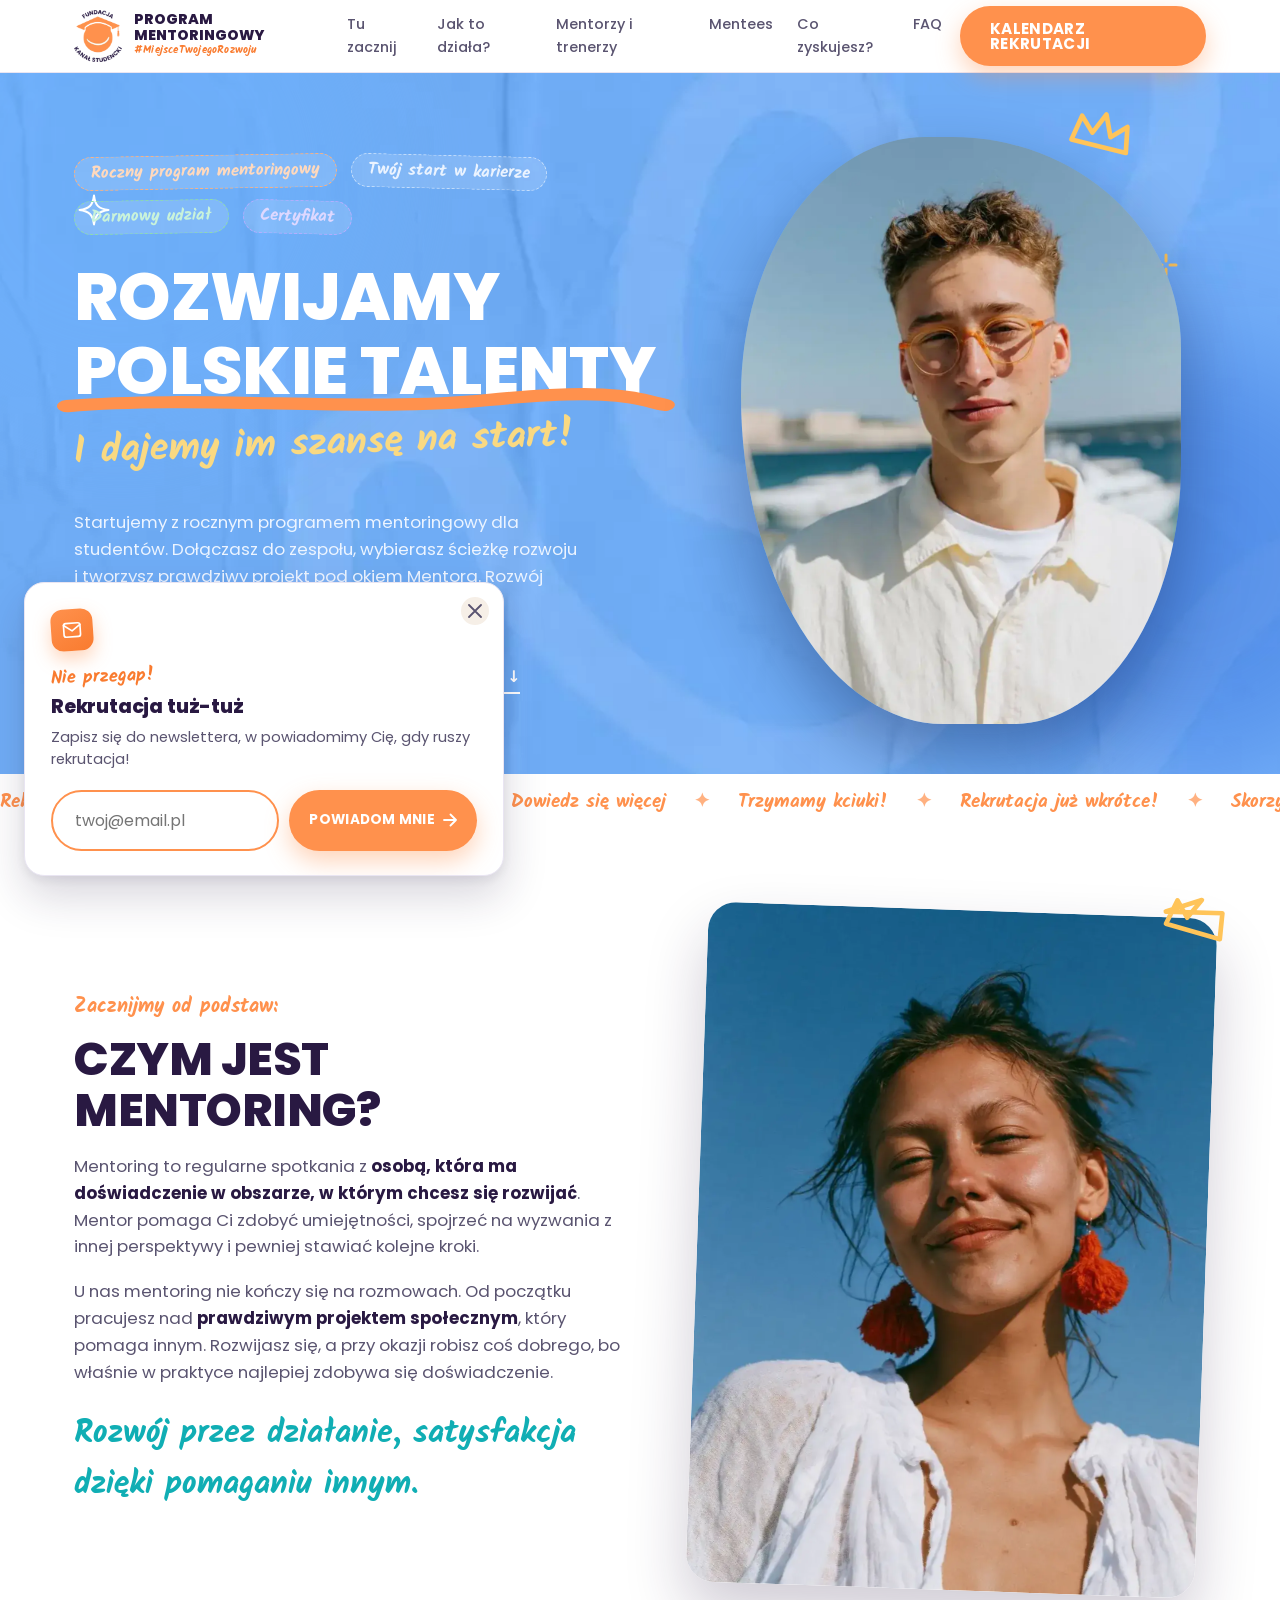
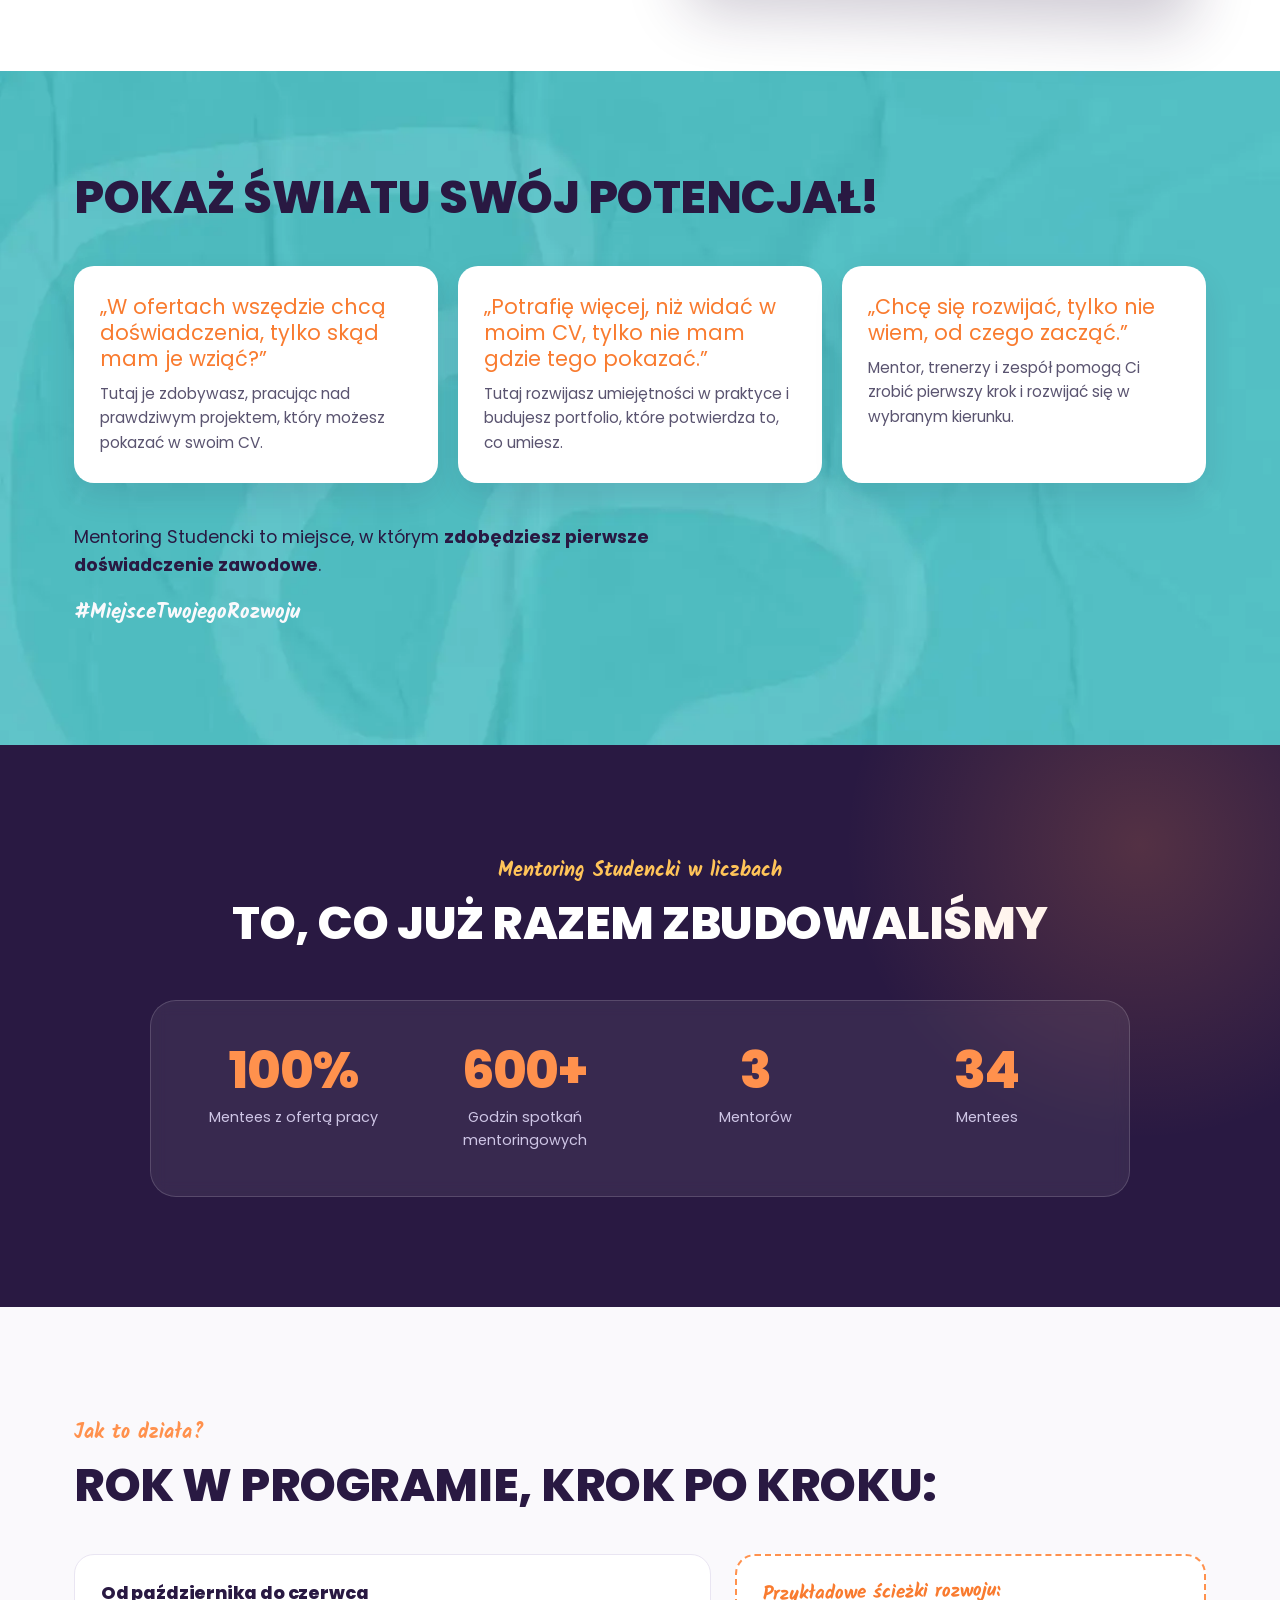
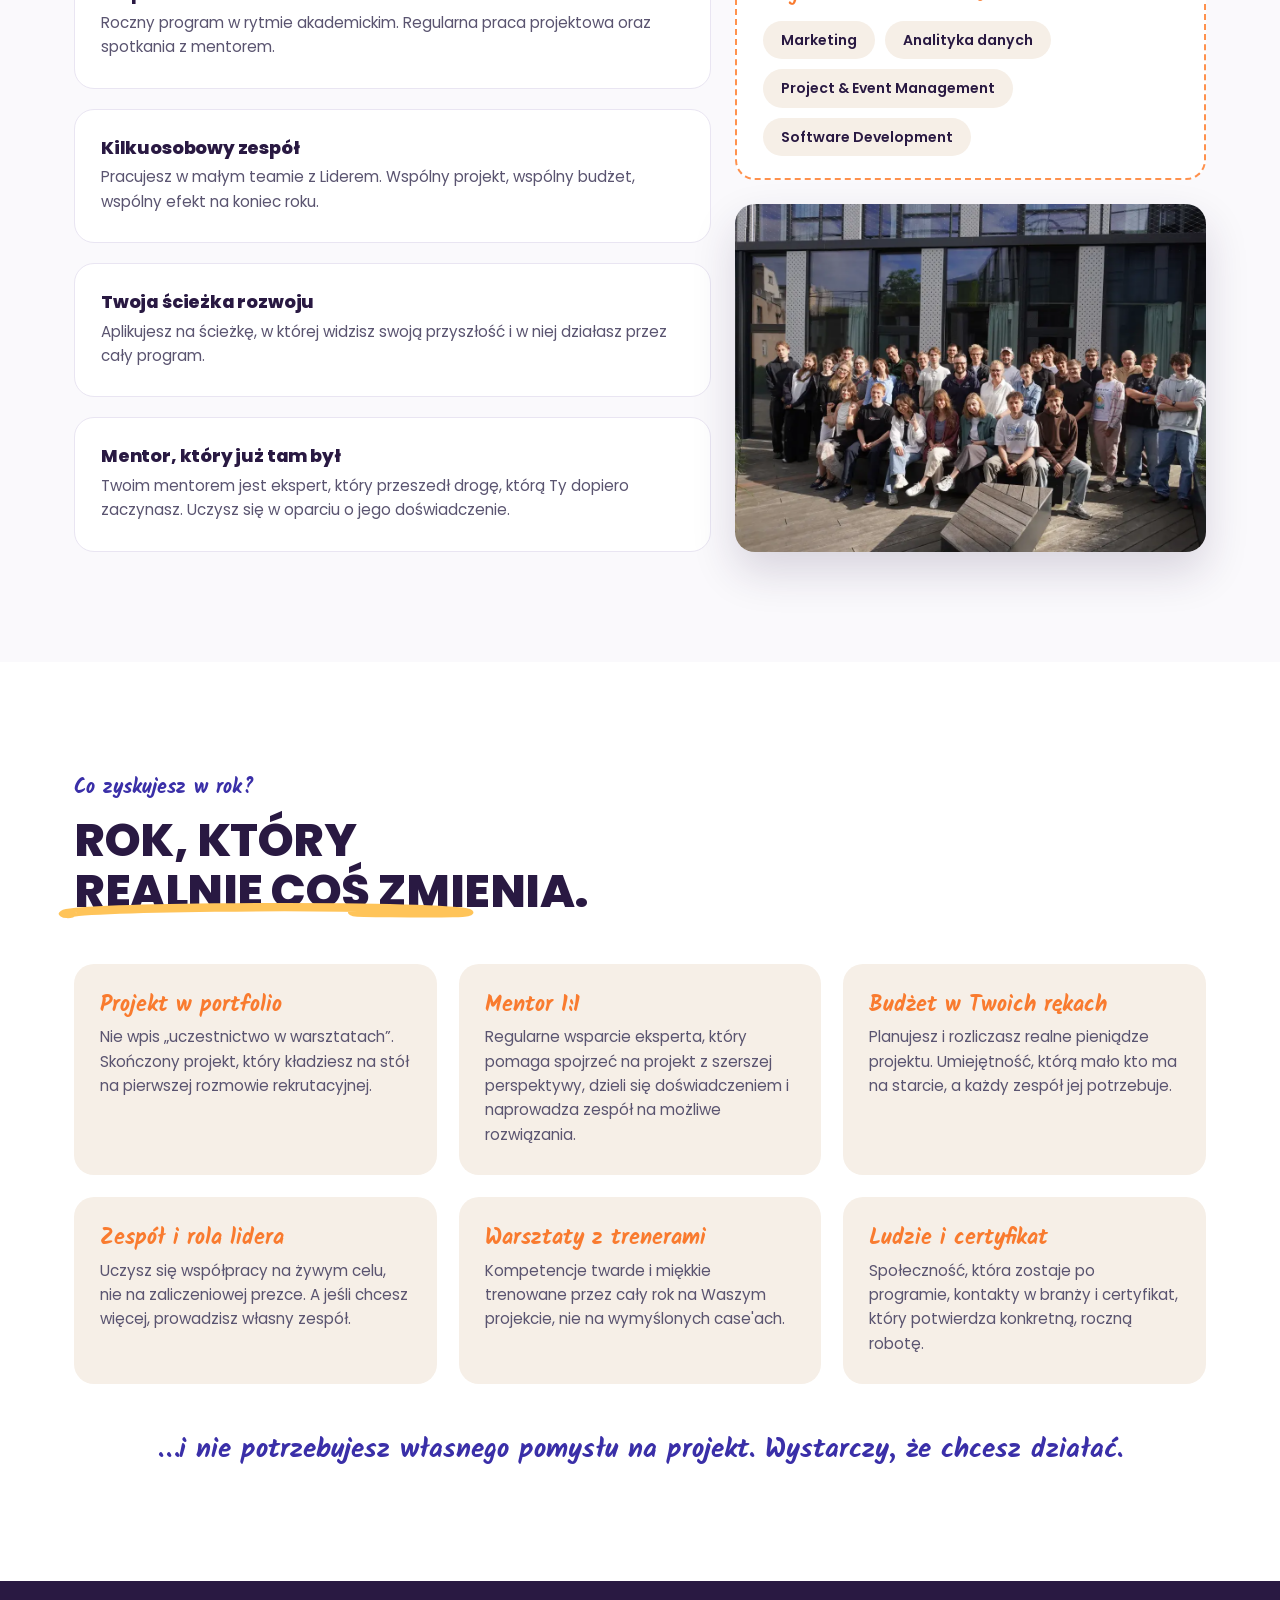
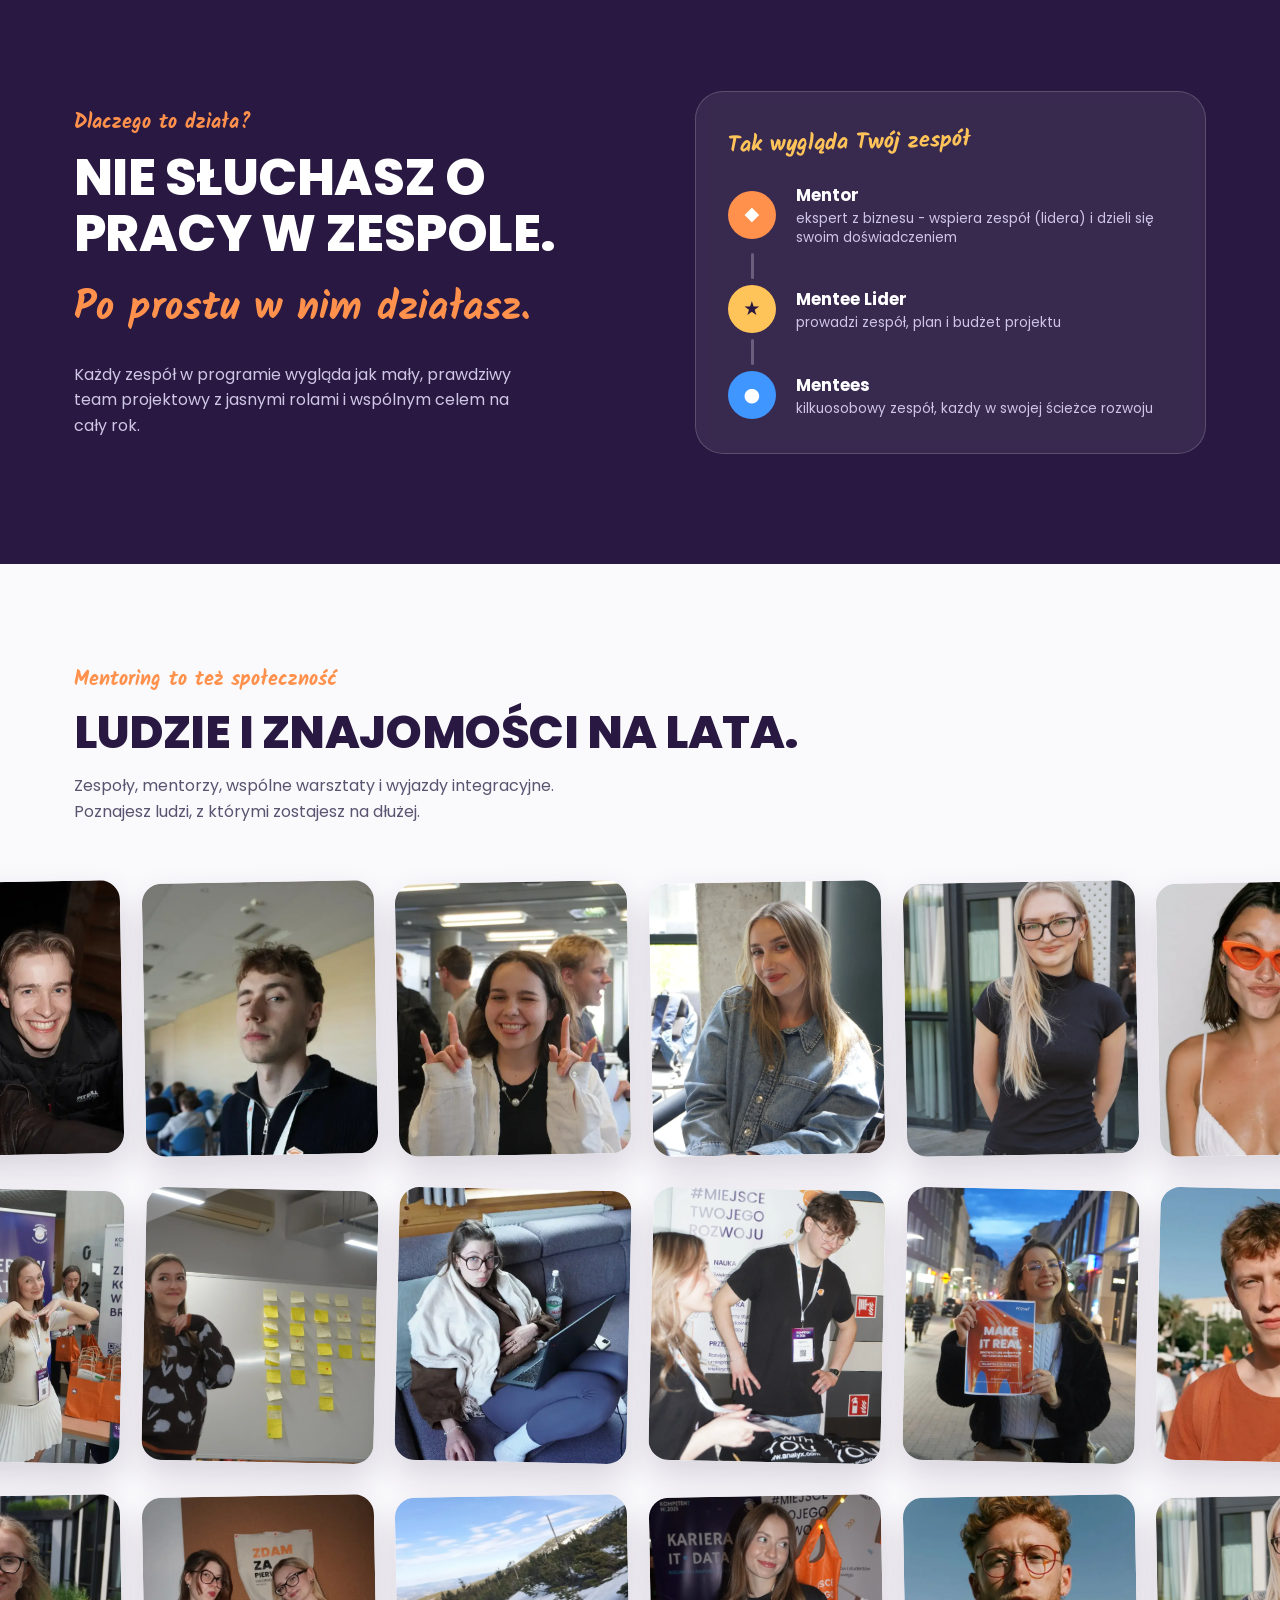
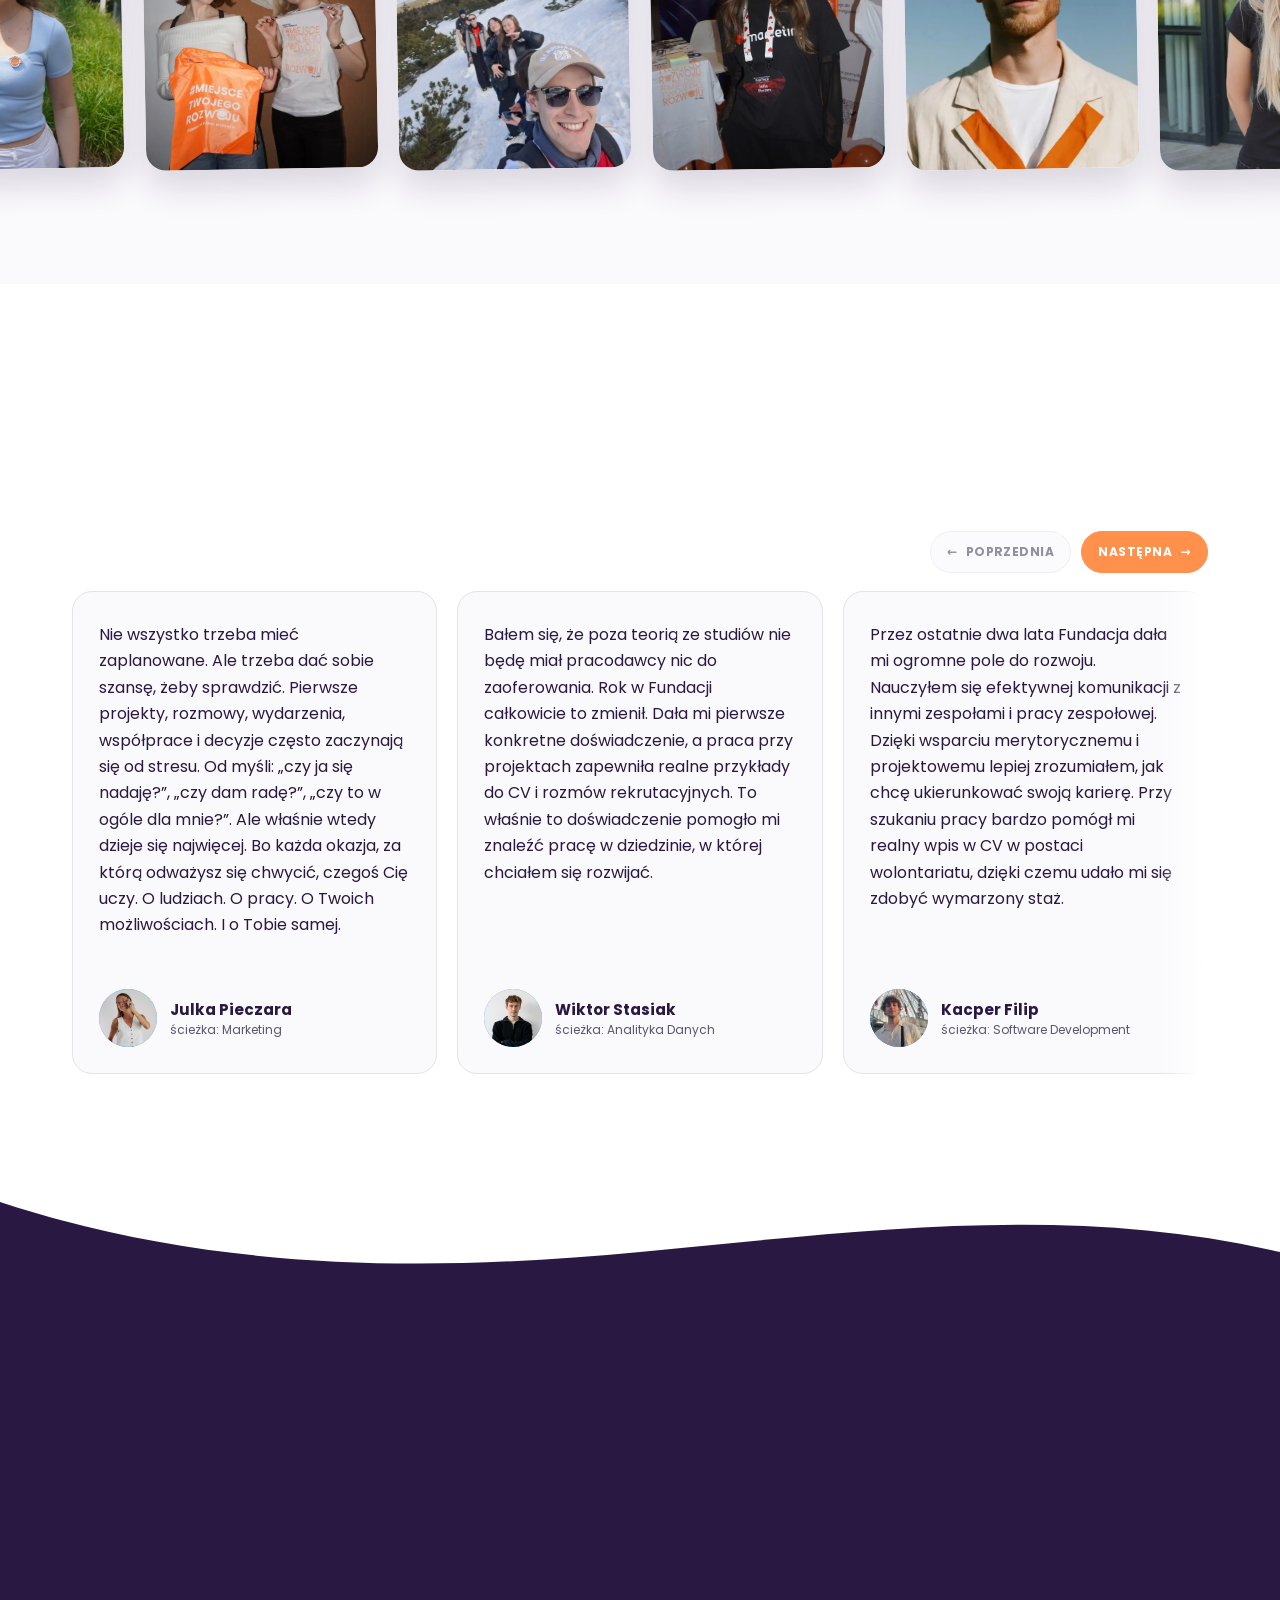
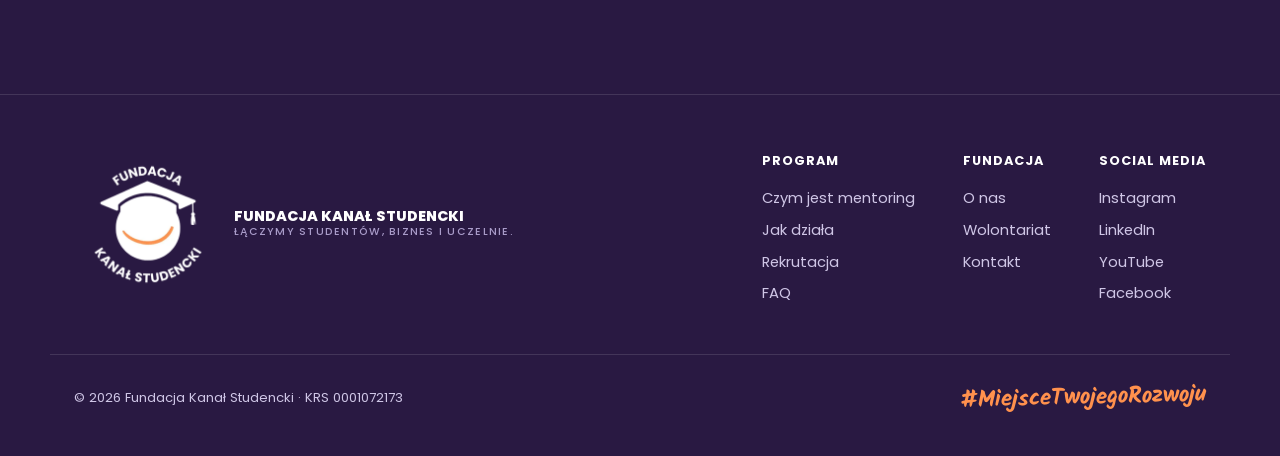
==== commit 50a21076: "Merge branch 'main' of https://github.com/kacperf04/mentoring-website" ====
--- a/index.html
+++ b/index.html
@@ -8,37 +8,37 @@
 <link rel="preconnect" href="https://fonts.googleapis.com" />
 <link rel="preconnect" href="https://fonts.gstatic.com" crossorigin />
 <link href="https://fonts.googleapis.com/css2?family=Poppins:wght@400;500;600;700;800&family=Kalam:wght@400;700&display=swap" rel="stylesheet" />
-<link rel="stylesheet" href="css/style.css?v=5" />
-<link rel="canonical" href="[https://kanalstudencki.pl/program-mentoringowy](https://kanalstudencki.pl/program-mentoringowy)" />
+<link rel="stylesheet" href="css/style.css?v=14" />
+<link rel="canonical" href="https://kanalstudencki.pl/program-mentoringowy" />
 </head>
 <body>
 
 <!-- ===================== NAV ===================== -->
 <header class="nav" id="top">
   <div class="wrap nav-inner">
-    <a class="brand" href="#top" aria-label="Fundacja Kanał Studencki - start">
+    <a class="brand" href="index.html" aria-label="Fundacja Kanał Studencki - start">
       <img class="brand-logo" src="img/logo.webp" alt="Logo Fundacji Kanał Studencki" />
       <span class="brand-txt"><b>Program Mentoringowy</b><small>#MiejsceTwojegoRozwoju</small></span>
     </a>
     <nav class="nav-links" aria-label="Menu główne">
-      <a href="#mentoring">Tu zacznij</a>
-      <a href="#jak-dziala">Jak to działa?</a>
-      <a href="#mentorzy">Mentorzy</a>
-      <a href="#zyskujesz">Co zyskujesz?</a>
-      <a href="#rekrutacja">Rekrutacja</a>
-      <a href="#faq">FAQ</a>
+      <a href="index.html#mentoring">Tu zacznij</a>
+      <a href="index.html#jak-dziala">Jak to działa?</a>
+      <a href="mentorzy.html">Mentorzy i trenerzy</a>
+      <a href="mentees.html">Mentees</a>
+      <a href="index.html#zyskujesz">Co zyskujesz?</a>
+      <a href="mentees.html#faq">FAQ</a>
     </nav>
-    <a class="btn btn-orange nav-cta" href="#rekrutacja">Kalendarz rekrutacji</a>
+    <a class="btn btn-orange nav-cta" href="mentees.html#rekrutacja">Kalendarz rekrutacji</a>
     <button class="burger" id="burger" aria-label="Otwórz menu" aria-expanded="false"><span></span><span></span><span></span></button>
   </div>
   <div class="mobile-menu" id="mobileMenu">
-    <a href="#mentoring">Tu zacznij</a>
-    <a href="#jak-dziala">Jak działa program?</a>
-    <a href="#mentorzy">Mentorzy</a>
-    <a href="#zyskujesz">Co zyskujesz?</a>
-    <a href="#rekrutacja">Rekrutacja</a>
-    <a href="#faq">FAQ</a>
-    <a class="btn btn-orange" href="#rekrutacja">Kalendarz rekrutacji</a>
+    <a href="index.html#mentoring">Tu zacznij</a>
+    <a href="index.html#jak-dziala">Jak działa program?</a>
+    <a href="mentorzy.html">Mentorzy i trenerzy</a>
+    <a href="mentees.html">Mentees</a>
+    <a href="index.html#zyskujesz">Co zyskujesz?</a>
+    <a href="mentees.html#faq">FAQ</a>
+    <a class="btn btn-orange" href="mentees.html#rekrutacja">Kalendarz rekrutacji</a>
   </div>
 </header>
 
@@ -62,7 +62,7 @@
       <p class="hand hero-sub">I dajemy im szansę na start!</p>
       <p class="lead">Startujemy z rocznym programem mentoringowy dla studentów. Dołączasz do zespołu, wybierasz ścieżkę rozwoju i tworzysz prawdziwy projekt pod okiem Mentora. Rozwój poprzez działanie to chyba najlepszy sposób, co?</p>
       <div class="band-cta">
-          <a class="btn btn-orange btn-lg" href="#mentor_i_trener">Zostań mentorem</a>
+          <a class="btn btn-orange btn-lg" href="mentorzy.html#mentor_i_trener">Zostań mentorem</a>
           <a class="link-more" href="#mentoring">Dowiedz się więcej <span aria-hidden="true">↓</span></a>
         </div>
     </div>
@@ -77,39 +77,12 @@
   <!-- ===== BANDA W HERO (biała) ===== -->
   <div class="hero-marquee" aria-hidden="true">
     <div class="hero-marquee-track">
-      <span>Zgłoś się do 10 października</span><i>✦</i><span>Rekrutacja już się zaczęła!</span><i>✦</i><span>Skorzystaj z szansy</span><i>✦</i><span>Dowiedz się więcej</span><i>✦</i><span>Trzymamy kciuki!</span><i>✦</i>
-      <span>Zgłoś się do 10 października</span><i>✦</i><span>Rekrutacja już się zaczęła</span><i>✦</i><span>Skorzystaj z szansy</span><i>✦</i><span>Dowiedz się więcej</span><i>✦</i><span>Trzymamy kciuki!</span><i>✦</i>
-      <span>Zgłoś się do 10 października</span><i>✦</i><span>RRekrutacja już się zaczęła</span><i>✦</i><span>Skorzystaj z szansy</span><i>✦</i><span>Dowiedz się więcej</span><i>✦</i><span>Trzymamy kciuki!</span><i>✦</i>
-    </div>
-  </div>
-</section>
-
-<!-- curved recruitment band (full-width white, fixed)
-  <div class="hero-band">
-    <svg class="band-curve" viewBox="0 0 1440 70" preserveAspectRatio="none" aria-hidden="true"><path d="M0 70 C 240 0, 480 0, 720 20 S 1200 70, 1440 20 L1440 70 Z" fill="#ffffff"/></svg>
-    <div class="band-bg">
-      <div class="wrap band-inner">
-        <div class="band-date">
-          <span class="hand band-hand">Nie przegap!</span>
-          <strong>REKRUTACJA<br />DO 30 WRZEŚNIA</strong>
-        </div>
-        <div class="band-cta">
-          <a class="btn btn-orange btn-lg" href="#rekrutacja">Zaaplikuj</a>
-          <a class="link-more" href="#mentoring">Dowiedz się więcej <span aria-hidden="true">↓</span></a>
-        </div>
-      </div>
-    </div>
-  </div>
-</section> -->
-
-<!-- ===================== MARQUEE ===================== 
-<div class="marquee" aria-hidden="true">
-  <div class="marquee-track">
-    <span>#MiejsceTwojegoRozwoju</span><i>✦</i><span>Roczny program mentoringowy</span><i>✦</i><span>Praca nad prawdziwym projektem</span><i>✦</i><span>Mentor z biznesu</span><i>✦</i><span>Certyfikat</span><i>✦</i>
-    <span>#MiejsceTwojegoRozwoju</span><i>✦</i><span>Roczny program mentoringowy</span><i>✦</i><span>Praca nad prawdziwym projektem</span><i>✦</i><span>Mentor z biznesu</span><i>✦</i><span>Certyfikat</span><i>✦</i>
-    <span>#MiejsceTwojegoRozwoju</span><i>✦</i><span>Roczny program mentoringowy</span><i>✦</i><span>Praca nad prawdziwym projektem</span><i>✦</i><span>Mentor z biznesu</span><i>✦</i><span>Certyfikat</span><i>✦</i>
-  </div>
-</div> -->
+      <span>Rekrutacja już wkrótce!</span><i>✦</i><span>Skorzystaj z szansy</span><i>✦</i><span>Dowiedz się więcej</span><i>✦</i><span>Trzymamy kciuki!</span><i>✦</i>
+      <span>Rekrutacja już wkrótce!</span><i>✦</i><span>Skorzystaj z szansy</span><i>✦</i><span>Dowiedz się więcej</span><i>✦</i><span>Trzymamy kciuki!</span><i>✦</i>
+      <span>RRekrutacja już wkrótce!</span><i>✦</i><span>Skorzystaj z szansy</span><i>✦</i><span>Dowiedz się więcej</span><i>✦</i><span>Trzymamy kciuki!</span><i>✦</i>
+    </div>
+  </div>
+</section>
 
 <!-- ===================== CZYM JEST MENTORING ===================== -->
 <section class="define" id="mentoring">
@@ -124,7 +97,7 @@
     <div class="define-photo reveal">
       <div class="photo-tilt">
         <img src="img/misja.webp" alt="Uczestniczka programu" />
-        <svg class="doodle dd-crown c2" viewBox="0 0 60 44" aria-hidden="true"><path d="M6 34 L10 12 L22 24 L30 6 L38 24 L50 12 L54 34 Z" fill="none" stroke="currentColor" stroke-width="4" stroke-linejoin="round"/></svg>
+        <svg class="doodle dd-crown c2" viewBox="0 0 60 44" aria-hidden="true"><path d="M6 34 L10 12 L22 24 L30 6 L3 24 L50 12 L54 34 Z" fill="none" stroke="currentColor" stroke-width="4" stroke-linejoin="round"/></svg>
       </div>
     </div>
   </div>
@@ -133,7 +106,6 @@
 <!-- ===================== PROBLEM / DLACZEGO ===================== -->
 <section class="why">
   <div class="wrap">
-    <!-- <p class="kicker k-navy reveal">W czym pomaga mentoring?</p> -->
     <h2 class="reveal">Pokaż światu swój potencjał!</h2>
     <div class="why-grid">
       <div class="why-card reveal"><span class="why-q">„W ofertach wszędzie chcą doświadczenia, tylko skąd mam je wziąć?”</span><p> Tutaj je zdobywasz, pracując nad prawdziwym projektem, który możesz pokazać w swoim CV.</p></div>
@@ -158,7 +130,6 @@
   </div>
 </section>
 
-
 <!-- ===================== JAK DZIAŁA PROGRAM ===================== -->
 <section class="how" id="jak-dziala">
   <div class="wrap">
@@ -186,7 +157,6 @@
       <div class="how-side">
         <div class="paths-strip reveal">
           <p class="paths-label hand">Przykładowe ścieżki rozwoju:</p>
-          <!-- EDYTUJ: lista ścieżek dostępnych w danej edycji -->
           <div class="paths-chips">
             <span>Marketing</span><span>Analityka danych</span><span>Project &amp; Event Management</span><span>Software Development</span>
           </div>
@@ -203,7 +173,7 @@
 <section class="values" id="zyskujesz">
   <div class="wrap">
     <p class="kicker k-violet reveal">Co zyskujesz w rok?</p>
-    <h2 class="reveal">Rok, który <span class="mark m-yellow">realnie coś zmienia<svg viewBox="0 0 300 22" preserveAspectRatio="none" aria-hidden="true"><path d="M5 13 C 80 6, 160 18, 220 9 S 285 7, 296 13"/></svg></span>.</h2>
+    <h2 class="reveal">Rok, który <span class="mark m-yellow">realnie coś zmienia<svg viewBox="0 0 300 22" preserveAspectRatio="none" aria-hidden="true"><path d="M5 13 C 0 6, 160 1, 220 9 S 25 7, 296 13"/></svg></span>.</h2>
     <div class="val-grid">
       <div class="val reveal"><h3 class="hand">Projekt w portfolio</h3><p>Nie wpis „uczestnictwo w warsztatach”. Skończony projekt, który kładziesz na stół na pierwszej rozmowie rekrutacyjnej.</p></div>
       <div class="val reveal"><h3 class="hand">Mentor 1:1</h3><p>Regularne wsparcie eksperta, który pomaga spojrzeć na projekt z szerszej perspektywy, dzieli się doświadczeniem i naprowadza zespół na możliwe rozwiązania.</p></div>
@@ -245,156 +215,6 @@
   </div>
 </section>
 
-<!-- ===================== MENTORZY ===================== -->
-<section class="mentors" id="mentorzy">
-  <div class="wrap">
-    <div class="mentors-head">
-      <div>
-        <p class="kicker k-orange reveal">Kim są mentorzy?</p>
-        <h2 class="reveal">Eksperci, którzy chcą dzielić się swoim doświadczeniem.</h2>
-        <p class="mentors-lead reveal">Mentorzy to specjaliści, którzy na co dzień pracują w branży, która Cię interesuje. Wspierają Cię podczas realizacji projektu, dzielą się swoim doświadczeniem i pomagają rozwijać umiejętności zawodowe.</p>
-      </div>
-      <ul class="mentors-points reveal">
-        <li>Specjaliści i liderzy z firm, którzy na co dzień pracują w obszarze, który Ty dopiero zaczynasz.</li>
-        <li>Dzielą się doświadczeniem zdobytym w pracy z klientami i zespołami.</li>
-        <li>Dają konkretny feedback, który pomaga rozwijać projekt i Twoje umiejętności.</li>
-        <li>Budujesz relacje, które często zostają z Tobą na długo po programie.</li>
-      </ul>
-    </div>
-
-    <!-- Jak zdobędziemy mentorów to dodajemy tutaj
-
-    <div class="mentor-grid reveal" id="mentorGrid">
-      <button class="mentor-card" data-bio="15 lat w marketingu, dziś head of marketing w firmie technologicznej. W programie prowadzi zespoły marketingowe i uczy, jak myśleć kampanią, nie pojedynczym postem.">
-        <span class="m-avatar ma-orange">AK</span>
-        <b>Imię Nazwisko</b><small>Head of Marketing · [firma]</small>
-        <span class="m-more">poznaj mnie +</span>
-      </button>
-      <button class="mentor-card" data-bio="Analityk danych i lider zespołu BI. Pokazuje, jak zamieniać dane w decyzje — i jak wejść do branży bez trzech lat stażu.">
-        <span class="m-avatar ma-blue">MP</span>
-        <b>Imię Nazwisko</b><small>Data Team Lead · [firma]</small>
-        <span class="m-more">poznaj mnie +</span>
-      </button>
-      <button class="mentor-card" data-bio="Przedsiębiorca i project manager. Przeprowadził dziesiątki projektów od pomysłu do wdrożenia. W programie nadzoruje zespoły eventowe i PM-owe.">
-        <span class="m-avatar ma-green">JW</span>
-        <b>Imię Nazwisko</b><small>Founder &amp; PM · [firma]</small>
-        <span class="m-more">poznaj mnie +</span>
-      </button>
-      <button class="mentor-card" data-bio="Senior software developer. Mentoruje początkujących programistów i uczy pracy w zespole developerskim — code review, git, realne standardy.">
-        <span class="m-avatar ma-violet">KD</span>
-        <b>Imię Nazwisko</b><small>Senior Developer · [firma]</small>
-        <span class="m-more">poznaj mnie +</span>
-      </button>
-    </div>
-  </div>
--->
-
-  <!-- modal bio -->
-  <div class="modal" id="mentorModal" role="dialog" aria-modal="true" aria-labelledby="modalName" hidden>
-    <div class="modal-box">
-      <button class="modal-x" id="modalClose" aria-label="Zamknij">×</button>
-      <span class="m-avatar" id="modalAvatar">AK</span>
-      <h3 id="modalName">Imię Nazwisko</h3>
-      <small id="modalRole">Stanowisko · firma</small>
-      <p id="modalBio"></p>
-    </div>
-  </div>
-</section>
-
-
-<!-- ===================== MENTOR VS TRENER ===================== -->
-<section class="duo" id="mentor_i_trener">
-<div class="wrap">
-<p class="kicker k-teal reveal">Podstawowe i dodatkowe wsparcie</p>
-<h2 class="reveal">Mentor i trener. Kto jest kim?</h2>
-<div class="duo-grid">
-<div class="duo-card dc-mentor reveal">
-<span class="duo-badge">Mentor</span>
-<div style="display: flex; flex-direction: column; justify-content: start; align-items: start; min-height: 200px;">
-  <h3>Prowadzi Ciebie i Twój zespół</h3>
-  <ul>
-  <li>Ekspert z biznesu z latami praktyki w Twojej ścieżce.</li>
-  <li>Wspiera Twój zespół oraz Lidera w kierunku i decyzjach.</li>
-  <li>Spotykasz się z nim regularnie, by omówić postępy i wyzwania.</li>
-  <li>Zapewnia feedback do Twojej pracy.</li>
-  </ul>
-</div>
-<a href="https://docs.google.com/forms/d/e/1FAIpQLSfIB8LSeF-gFOKi8pd_U-oFUsR_RX3jZrrxfOsZnAejpbcjUA/viewform" target="_blank" class="btn btn-white">Zgłoś się</a>
-</div>
-<div class="duo-card dc-trener reveal">
-<span class="duo-badge">Trener</span>
-<div style="display: flex; flex-direction: column; justify-content: start; align-items: start; min-height: 200px;">
-  <h3>Prowadzi dodatkowe szkolenia</h3>
-  <ul>
-  <li>Praktyk, który współpracuje z Fundacją.</li>
-  <li>Warsztaty dostępne dla wszystkich uczestników programu przez cały rok.</li>
-  <li>Różne obszary i tematy, także te wykraczające poza zakres mentoringu.</li>
-  <li>Szansa na zdobycie dodatkowych kompetencji</li>
-  </ul>
-</div>
-<a href="https://docs.google.com/forms/d/1spegp5-wQa25uxLAM3Pag5r5r9aczgTUc6eIM0xKzic" target="_blank" class="btn btn-white">Zapisy wkrótce</a>
-</div>
-</div>
-</div>
-</section>
-
-<!-- Zmieniono margin na: 20px (góra) auto (środek) 80px (dół) -->
-<div class="tl-col" style="max-width: 600px; margin: 5px auto 80px; padding: 30px; background-color: #ffffff; border-radius: 12px; box-shadow: 0 4px 20px rgba(0,0,0,0.08);">
-<p class="tl-title hand">Jak wygląda rekrutacja:</p>
-<!-- EDYTUJ DATY etapów -->
-<div class="timeline">
-<div class="tl-step" data-stage="1">
-<div class="tl-dot"><span>01</span></div>
-<div class="tl-body">
-<span class="tl-date hand">od 24 sierpnia</span>
-<h4>CV + formularz</h4>
-<p>Wysyłasz CV i krótki formularz m.in. wybór ścieżki rozwoju.</p>
-</div>
-</div>
-
-<div class="tl-step" data-stage="2">
-<div class="tl-dot"><span>02</span></div>
-<div class="tl-body">
-<span class="tl-date hand">15-28 września</span>
-<h4>Rozmowa kwalifikacyjna</h4>
-<p>Poznajemy się. Sprawdzamy dopasowanie do ścieżki i zespołu.</p>
-</div>
-</div>
-<div class="tl-step" data-stage="3">
-<div class="tl-dot"><span>03</span></div>
-<div class="tl-body">
-<span class="tl-date hand">do 16 października</span>
-<h4>Decyzja</h4>
-<p>Jasna informacja zwrotna. Wchodzisz i dobieramy Ci zespół, projekt i mentora.</p>
-</div>
-</div>
-</div>
-</div>
-<!-- ===================== CERTYFIKAT ===================== 
-<section class="cert">
-  <div class="wrap cert-grid">
-    <div>
-      <p class="kicker k-navy reveal">Na koniec programu</p>
-      <h2 class="reveal">Kończysz z certyfikatem.</h2>
-      <p class="hand cert-hand reveal">I z historią, którą on potwierdza.</p>
-      <ul class="cert-list">
-        <li class="reveal">Poświadcza <b>roczny mentoring</b> i pracę w konkretnej ścieżce rozwoju.</li>
-        <li class="reveal">Potwierdza <b>zrealizowany projekt</b> — od planu, przez budżet, po efekt.</li>
-        <li class="reveal">Podpisany przez <b>mentora i Fundację</b> — stoi za nim realna praca, nie obecność.</li>
-      </ul>
-    </div>
-    <div class="cert-visual reveal" aria-hidden="true">
-      <img class="cert-logo" src="img/logo-navy.webp" alt="" />
-      <div class="cert-title">Certyfikat ukończenia</div>
-      <div class="cert-sub">Mentoring Studencki · Fundacja Kanał Studencki</div>
-      <div class="cert-line"></div>
-      <div class="cert-row"><span>Marketing Specialist</span><span>Kompetentni</span></div>
-      <div class="cert-row cert-sig"><span>Mentor</span><span>Fundacja</span></div>
-      <span class="cert-stamp hand">Program ukończony ✓</span>
-    </div>
-  </div>
-</section> -->
-
 <!-- ===================== SPOŁECZNOŚĆ (scroll gallery) ===================== -->
 <section class="people">
   <div class="wrap">
@@ -402,7 +222,6 @@
     <h2 class="reveal">Ludzie i znajomości na lata.</h2>
     <p class="people-lead reveal">Zespoły, mentorzy, wspólne warsztaty i wyjazdy integracyjne. Poznajesz ludzi, z którymi zostajesz na dłużej.</p>
   </div>
-  <!-- EDYTUJ: podmień na zdjęcia grupowe z programu / wyjazdów -->
   <div class="scrollga" id="scrollGallery" aria-label="Zdjęcia społeczności programu">
     <div class="sg-row" data-speed="-1">
       <figure><img src="img/g5.webp" alt="Wyjazd integracyjny" loading="lazy" /></figure>
@@ -431,182 +250,20 @@
   </div>
 </section>
 
-<!-- ===================== SUCCESS STORIES + LOGA ===================== -->
-<section class="stories">
+<!-- ===================== SUCCESS STORIES ===================== -->
+<section class="stories" id="success-stories">
   <div class="wrap">
     <p class="kicker k-blue reveal">Success stories</p>
     <h2 class="reveal">Już rozpoczęli swoje kariery.</h2>
-    <!-- EDYTUJ: podmień na prawdziwe historie absolwentów (imię, ścieżka, cytat) -->
-    <div class="stories-grid">
-      <div>
-      </div>
-      <div class="story reveal">
-        <p class="story-q">Dzięki naszemu programowi mentoringowemu zdobędziesz wiedzę oraz projekty do portfolio, które pozwolą Ci zdobyć Twoje wymarzone stanowisko.</p>
-        <div class="story-who"><span class="m-avatar ma-blue">T</span><span><b>Ty</b><small>ścieżka: jaka tylko chcesz</small></span></div>
-      </div>
-      <div>
-      </div>
-    </div>
-
-    <!-- Dodajemy coś memicznego czy na razie ta sekcja jest out??
-    <div class="logos reveal">
-      <p class="logos-label">Nasi mentees pracują dziś m.in. w:</p>
-      <div class="logos-row">
-        <span class="logo-ph">logo firmy</span><span class="logo-ph">logo firmy</span><span class="logo-ph">logo firmy</span><span class="logo-ph">logo firmy</span><span class="logo-ph">logo firmy</span><span class="logo-ph">logo firmy</span>
-      </div>
-    </div>
-  </div>
-  -->
-</section>
-
-<!-- ===================== REKRUTACJA ===================== -->
-<section class="recruit" id="rekrutacja">
-  <div class="wrap">
-    <p class="kicker k-orange reveal">Dwie ścieżki</p>
-    <h2 class="reveal">Wchodzisz do zespołu  albo go prowadzisz.</h2>
-    <p class="intro reveal">Zgłaszasz się jako <b>Mentee</b> lub <b>Mentee Lider</b>. Wybór należy do Ciebie, role różnią się poziomem odpowiedzialności i przebiegiem rekrutacji.</p>
-
-    <div class="path-toggle reveal" role="tablist" aria-label="Wybór roli">
-      <button class="pt-btn active" id="tabSpec" role="tab" aria-selected="true" data-path="spec">Mentee</button>
-      <button class="pt-btn" id="tabLider" role="tab" aria-selected="false" data-path="lider">Mentee Lider <span class="pt-star" aria-hidden="true">★</span></button>
-      <span class="pt-slider" aria-hidden="true"></span>
-    </div>
-
-    <div class="recruit-grid">
-      <!-- LEWA: opis roli -->
-      <div class="role-col">
-        <div class="role-panel active" id="roleSpec">
-          <h3>Mentee</h3>
-          <p class="role-lead">Wchodzisz do kilkuosobowego zespołu i przez rok działasz w wybranej ścieżce rozwoju, od pierwszego planu po gotowy projekt.</p>
-          <b class="role-sub">Czym się zajmujesz:</b>
-          <ul class="role-list">
-            <li>Realizujesz zadania projektu w swojej ścieżce (np. marketing, analityka, development).</li>
-            <li>Współtworzysz plan pracy z zespołem i liderem.</li>
-            <li>Rozwijasz się z mentorem i na warsztatach z trenerami.</li>
-            <li>Odpowiadasz za swój kawałek projektu  i widzisz jego efekt.</li>
-          </ul>
-        </div>
-        <div class="role-panel" id="roleLider">
-          <h3>Mentee Lider <span class="role-star">★</span></h3>
-          <p class="role-lead">Prowadzisz kilkuosobowy zespół i odpowiadasz za projekt od startu do efektu. Więcej odpowiedzialności  i najszybszy wzrost w programie.</p>
-          <b class="role-sub">Czym się zajmujesz:</b>
-          <ul class="role-list">
-            <li>Prowadzisz zespół: plan, podział zadań, terminy.</li>
-            <li>Zarządzasz budżetem projektu i rozliczasz go z Fundacją.</li>
-            <li>Jesteś punktem kontaktu między zespołem a mentorem.</li>
-            <li>Odpowiadasz za efekt końcowy  i uczysz się w praktyce zarządzać zespołem.</li>
-          </ul>
-        </div>
-      </div>
-
-      <!-- PRAWA: rozpiska rekrutacji -->
-      <div class="tl-col">
-        <p class="tl-title hand">Jak wygląda rekrutacja:</p>
-        <!-- EDYTUJ DATY etapów -->
-        <div class="timeline">
-          <div class="tl-step" data-stage="1">
-            <div class="tl-dot"><span>01</span></div>
-            <div class="tl-body">
-              <span class="tl-date hand">od 8 września do 10 października</span>
-              <h4>CV + formularz</h4>
-              <p>Wysyłasz CV i krótki formularz  m.in. wybór ścieżki rozwoju.</p>
-            </div>
-          </div>
-
-          <div class="tl-step tl-lider" data-stage="L">
-            <div class="tl-dot dot-star"><span>★</span></div>
-            <div class="tl-body">
-
-              <h4>Nagranie liderskie <span class="tl-badge">tylko Lider</span></h4>
-              <p>Krótkie zadanie  pokazujesz, jak myślisz o prowadzeniu zespołu.</p>
-            </div>
-          </div>
-
-          <div class="tl-step" data-stage="2">
-            <div class="tl-dot"><span>02</span></div>
-            <div class="tl-body">
-              <span class="tl-date hand">11 - 22 października</span>
-              <h4>Rozmowa kwalifikacyjna</h4>
-              <p>Poznajemy się. Sprawdzamy dopasowanie do ścieżki i zespołu.</p>
-            </div>
-          </div>
-          <div class="tl-step" data-stage="3">
-            <div class="tl-dot"><span>03</span></div>
-            <div class="tl-body">
-              <span class="tl-date hand">23 - 26 października</span>
-              <h4>Decyzja</h4>
-              <p>Jasna informacja zwrotna. Wchodzisz i dobieramy Ci zespół, projekt i mentora.</p>
-            </div>
-          </div>
-        </div>
-      </div>
-    </div>
-
-<div class="recruit-cta reveal">
-  <div class="newsletter-wrapper">
-    <h3 class="newsletter-title">Nie przegap startu rekrutacji!</h3>
-    <p class="newsletter-subtitle">Zostaw swój adres, a powiadomimy Cię, gdy tylko otworzymy zapisy.</p>
-    
-    <form id="newsFormCalendar" class="news-form" novalidate>
-      <div class="input-group">
-        <label class="sr-only" for="newsEmail">Twój adres e-mail</label>
-        <input type="email" id="newsEmail" class="news-input" name="email" placeholder="Wpisz swój e-mail..." autocomplete="email" required />
-        
-        <div style="display:none;" aria-hidden="true">
-          <input type="text" name="website" id="newsWebsite" tabindex="-1" autocomplete="off" />
-        </div>
-
-        <button type="submit" class="btn btn-orange btn-lg">Powiadom mnie <span aria-hidden="true">→</span></button>
-      </div>
-    </form>
-
-    <!--<span class="hand recruit-hand">Start programu: październik. Twój ruch.</span>-->
-  </div>
-</div>
-  </div>
-</section>
-
-<!-- ===================== FAQ ===================== -->
-<section class="faq" id="faq">
-  <div class="wrap faq-grid">
-    <div>
-      <p class="kicker k-blue reveal">FAQ</p>
-      <h2 class="reveal">Zanim zaaplikujesz.</h2>
-      <div class="faq-list reveal">
-        <details open>
-          <summary>Kto może zostać mentee?<span class="fq-ic" aria-hidden="true"></span></summary>
-          <div class="fq-a"><p>Student dowolnego kierunku i roku. Nie wymagamy doświadczenia ani własnego pomysłu na projekt. Liczy się to, że chcesz działać w wybranej ścieżce rozwoju.</p></div>
-        </details>
-        <details>
-          <summary>Czym różni się mentor od trenera?<span class="fq-ic" aria-hidden="true"></span></summary>
-          <div class="fq-a"><p>Mentor wspiera Ciebie i Twój zespół w realizacji projektu, spotyka się z Wami i pomaga w podejmowaniu decyzji. Każdy Mentor jest przypisany tylko do jednego zespołu. Trener prowadzi dodatkowe warsztaty dla wszystkich Mentees biorących udział w programie i szkoli z konkretnych umiejętności: od narzędzi, aplikacji, przez kompetencje miękkie.</p></div>
-        </details>
-        <details>
-          <summary>Czym różni się program mentoringowy od koła naukowego?<span class="fq-ic" aria-hidden="true"></span></summary>
-          <div class="fq-a"><p>Program mentoringowy to określona, konkretna ścieżka rozwoju w konkretnej dziedzinie. Mentor zapewnia konkretne wsparcie, ale Ty jako Mentee masz także przed sobą określone cele rozwojowe. Cele te muszą zostać zrealizowane, aby ukończyć mentoring z certyfikatem.</p></div>
-        </details>
-        <details>
-          <summary>Czy program jest płatny?<span class="fq-ic" aria-hidden="true"></span></summary>
-          <div class="fq-a"><p>Nie. Program jest w 100% darmowy, to inicjatywa Fundacji Kanał Studencki.</p></div>
-        </details>
-        <details>
-          <summary>Czym różni się Mentee od Mentee Lidera?<span class="fq-ic" aria-hidden="true"></span></summary>
-          <div class="fq-a"><p>Mentee działa w zespole w swojej ścieżce rozwoju. Mentee Lider prowadzi ten zespół, zarządza budżetem i odpowiada za efekt, dlatego w rekrutacji przechodzi dodatkowy etap: zadanie liderskie.</p></div>
-        </details>
-        <details>
-          <summary>Ile trwa program i ile czasu zajmuje?<span class="fq-ic" aria-hidden="true"></span></summary>
-          <div class="fq-a"><p>Program trwa od października do końca czerwca. Zadania wymagają zaangażowania na poziomie około 15 godzin miesięcznie. Regularna praca projektowa w zespole, dodatkowe warsztaty z Trenerami i spotkania z Mentorem. Po programie zostajesz w społeczności Fundacji - jesteśmy w stałym kontakcie z naszymi absolwentami!</p></div>
-        </details>
-        <details>
-          <summary>Kiedy mogę dołączyć?<span class="fq-ic" aria-hidden="true"></span></summary>
-          <div class="fq-a"><p>Rekrutacja trwa do 10 października, program startuje w październiku. Jeśli czytasz to później, zapisz się niżej, a powiadomimy Cię o kolejnym naborze.</p></div>
-        </details>
-      </div>
-    </div>
-    <div class="faq-photo reveal">
-      <div class="photo-spin">
-        <img src="img/g23.webp" alt="Uczestnik programu" />
-        <svg class="doodle dd-star faq-star" viewBox="0 0 40 40" aria-hidden="true"><path d="M20 3 C21.5 15 25.5 18.5 37 20 C25.5 21.5 21.5 25.5 20 37 C18.5 25.5 14.5 21.5 3 20 C14.5 18.5 18.5 14.5 20 3 Z"/></svg>
+    <div class="stories-carousel" id="storiesCarousel" role="region" aria-label="Historie uczestników programu">
+      <div class="stories-controls" aria-label="Nawigacja po historiach">
+        <button class="stories-nav stories-prev" id="storiesPrev" type="button" aria-label="Poprzednie historie" disabled><span aria-hidden="true">←</span> Poprzednia</button>
+        <button class="stories-nav stories-next" id="storiesNext" type="button" aria-label="Następne historie" disabled>Następna <span aria-hidden="true">→</span></button>
+      </div>
+      <div class="stories-track">
+        <div class="stories-grid" id="storiesGrid" tabindex="0" aria-live="polite">
+          <p class="stories-status">Ładujemy historie uczestników…</p>
+        </div>
       </div>
     </div>
   </div>
@@ -643,17 +300,17 @@
 <!-- ===================== FOOTER ===================== -->
 <footer>
   <div class="wrap foot-top">
-    <a class="brand" href="#top">
+    <a class="brand" href="index.html">
       <img class="brand-logo" src="img/logo-white.webp" alt="Logo Fundacji Kanał Studencki" />
       <span class="brand-txt"><b>Fundacja Kanał Studencki</b><small>Łączymy studentów, biznes i uczelnie.</small></span>
     </a>
     <div class="foot-links">
       <div class="foot-col">
         <b>Program</b>
-        <a href="#mentoring">Czym jest mentoring</a>
-        <a href="#jak-dziala">Jak działa</a>
-        <a href="#rekrutacja">Rekrutacja</a>
-        <a href="#faq">FAQ</a>
+        <a href="index.html#mentoring">Czym jest mentoring</a>
+        <a href="index.html#jak-dziala">Jak działa</a>
+        <a href="mentees.html#rekrutacja">Rekrutacja</a>
+        <a href="mentees.html#faq">FAQ</a>
       </div>
       <div class="foot-col">
         <b>Fundacja</b>
@@ -676,8 +333,8 @@
   </div>
 </footer>
 
-
 <div id="toast-container"></div>
+
 <!-- ========== ROLE BOTTOM SHEET ========== -->
 <div id="roleSheet" class="role-sheet-overlay" hidden>
   <div class="role-sheet" role="dialog" aria-modal="true" aria-labelledby="roleSheetTitle">
@@ -688,7 +345,7 @@
     <p id="roleSheetDesc"></p>
   </div>
 </div>
-<script src="js/main.js?v=2"></script>
+
 <!-- =====================================================
    POPUP NEWSLETTER
 ===================================================== -->
@@ -717,10 +374,6 @@
   </div>
 </div>
 
-
-
-<div id="toast-container"></div>
-
-<script src="js/main.js?v=4"></script>
+<script src="js/main.js?v=8"></script>
 </body>
 </html>
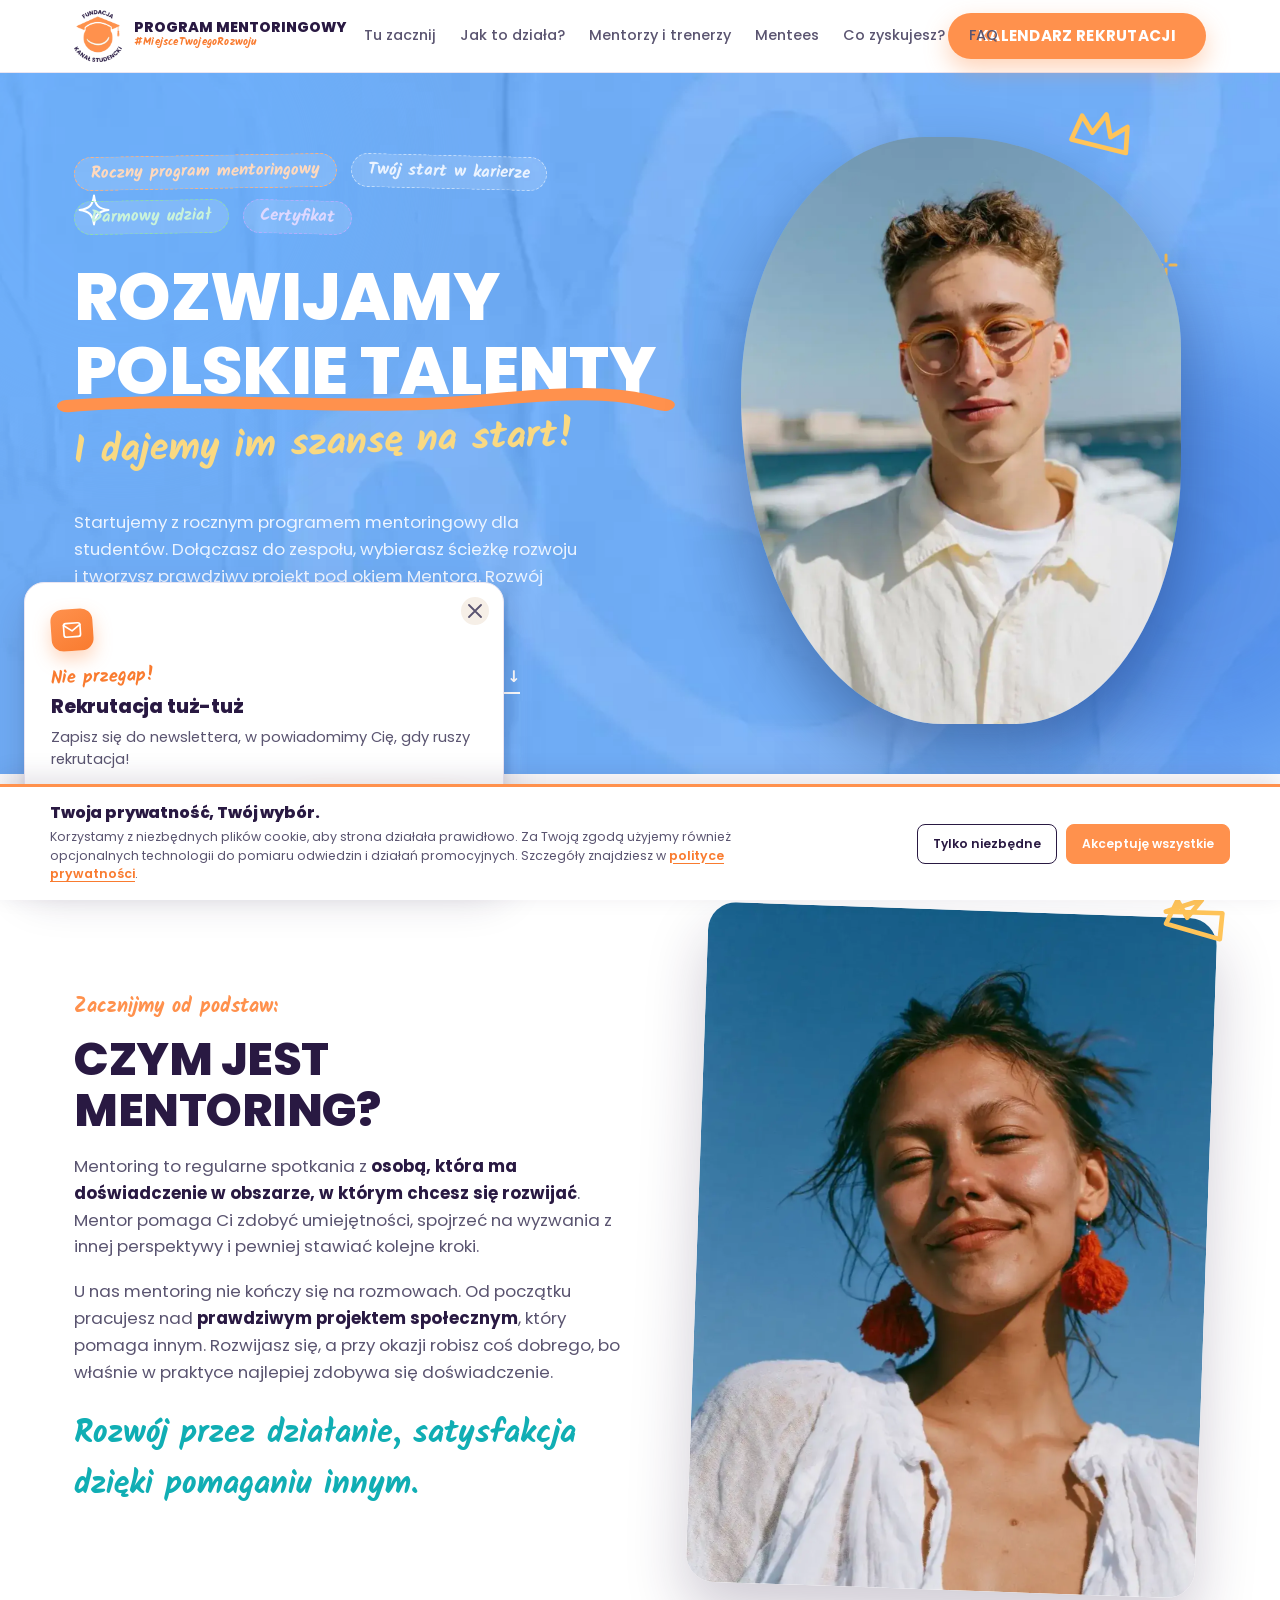
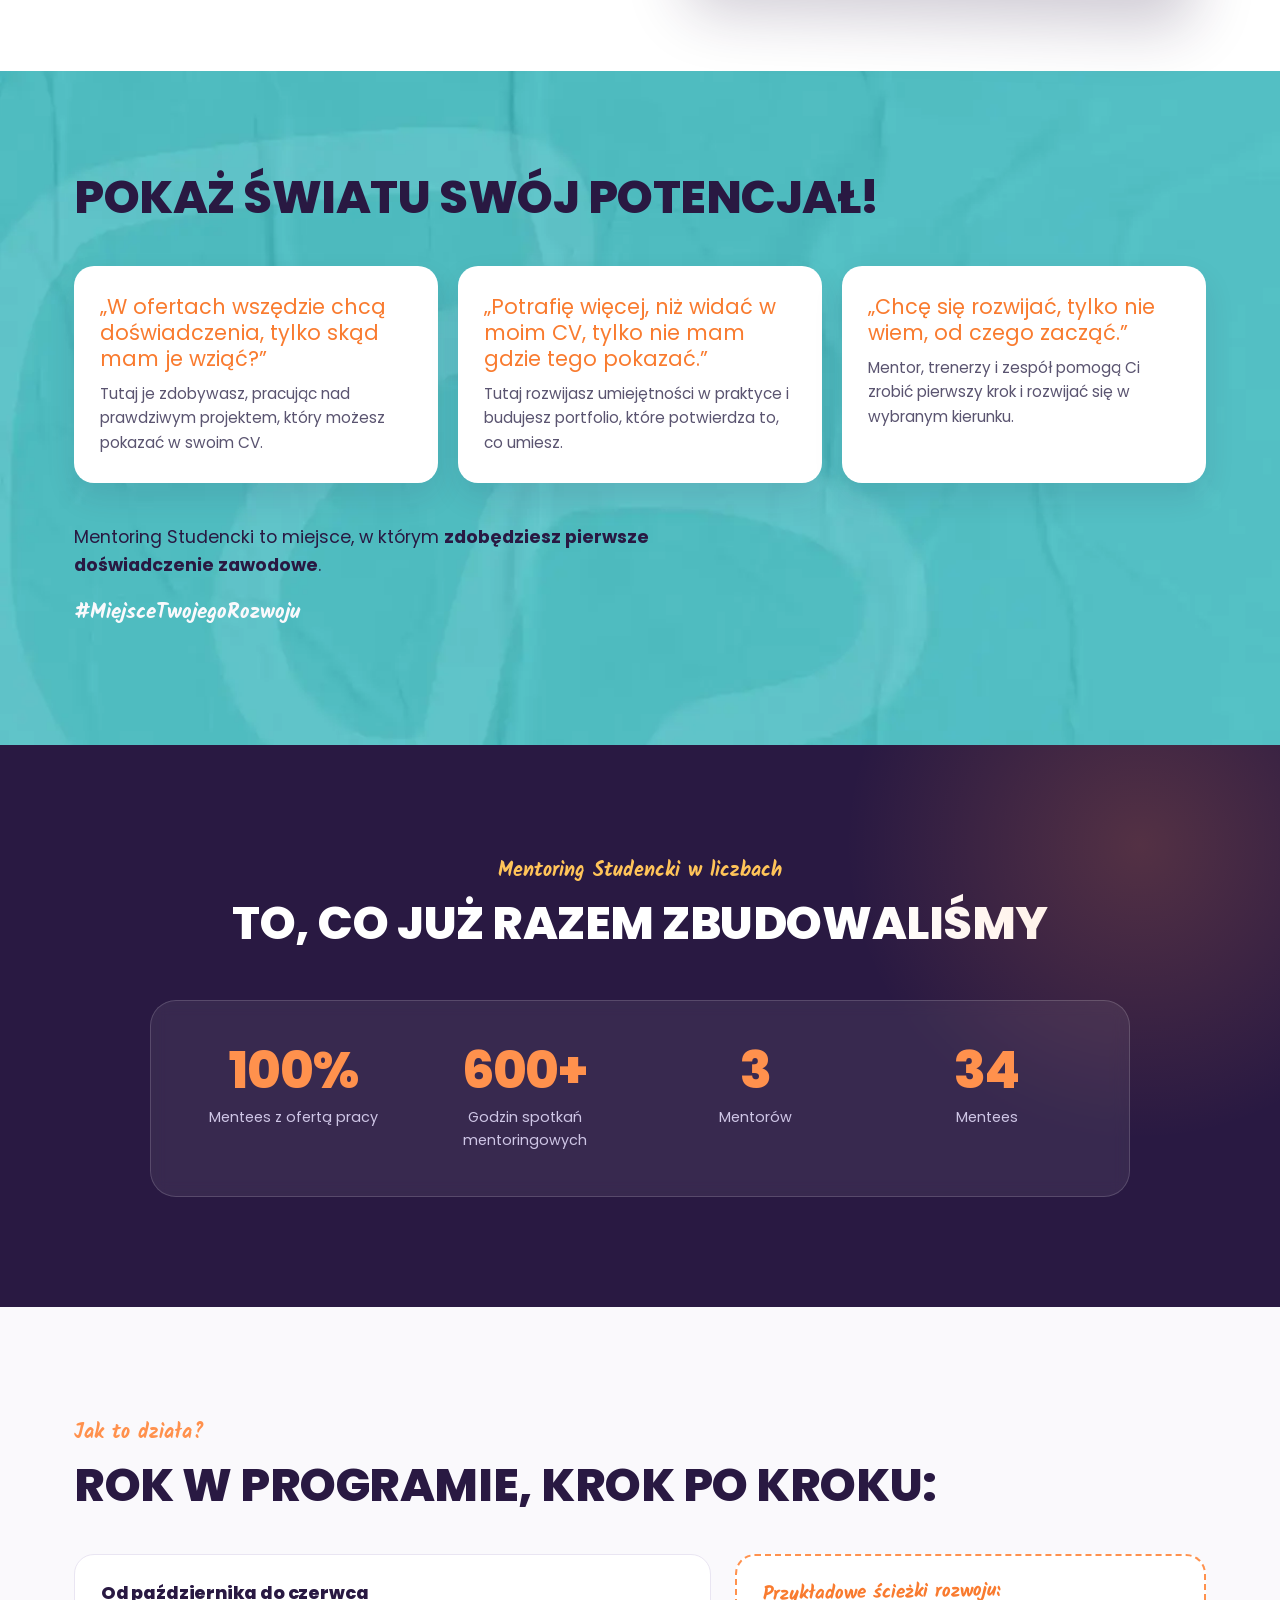
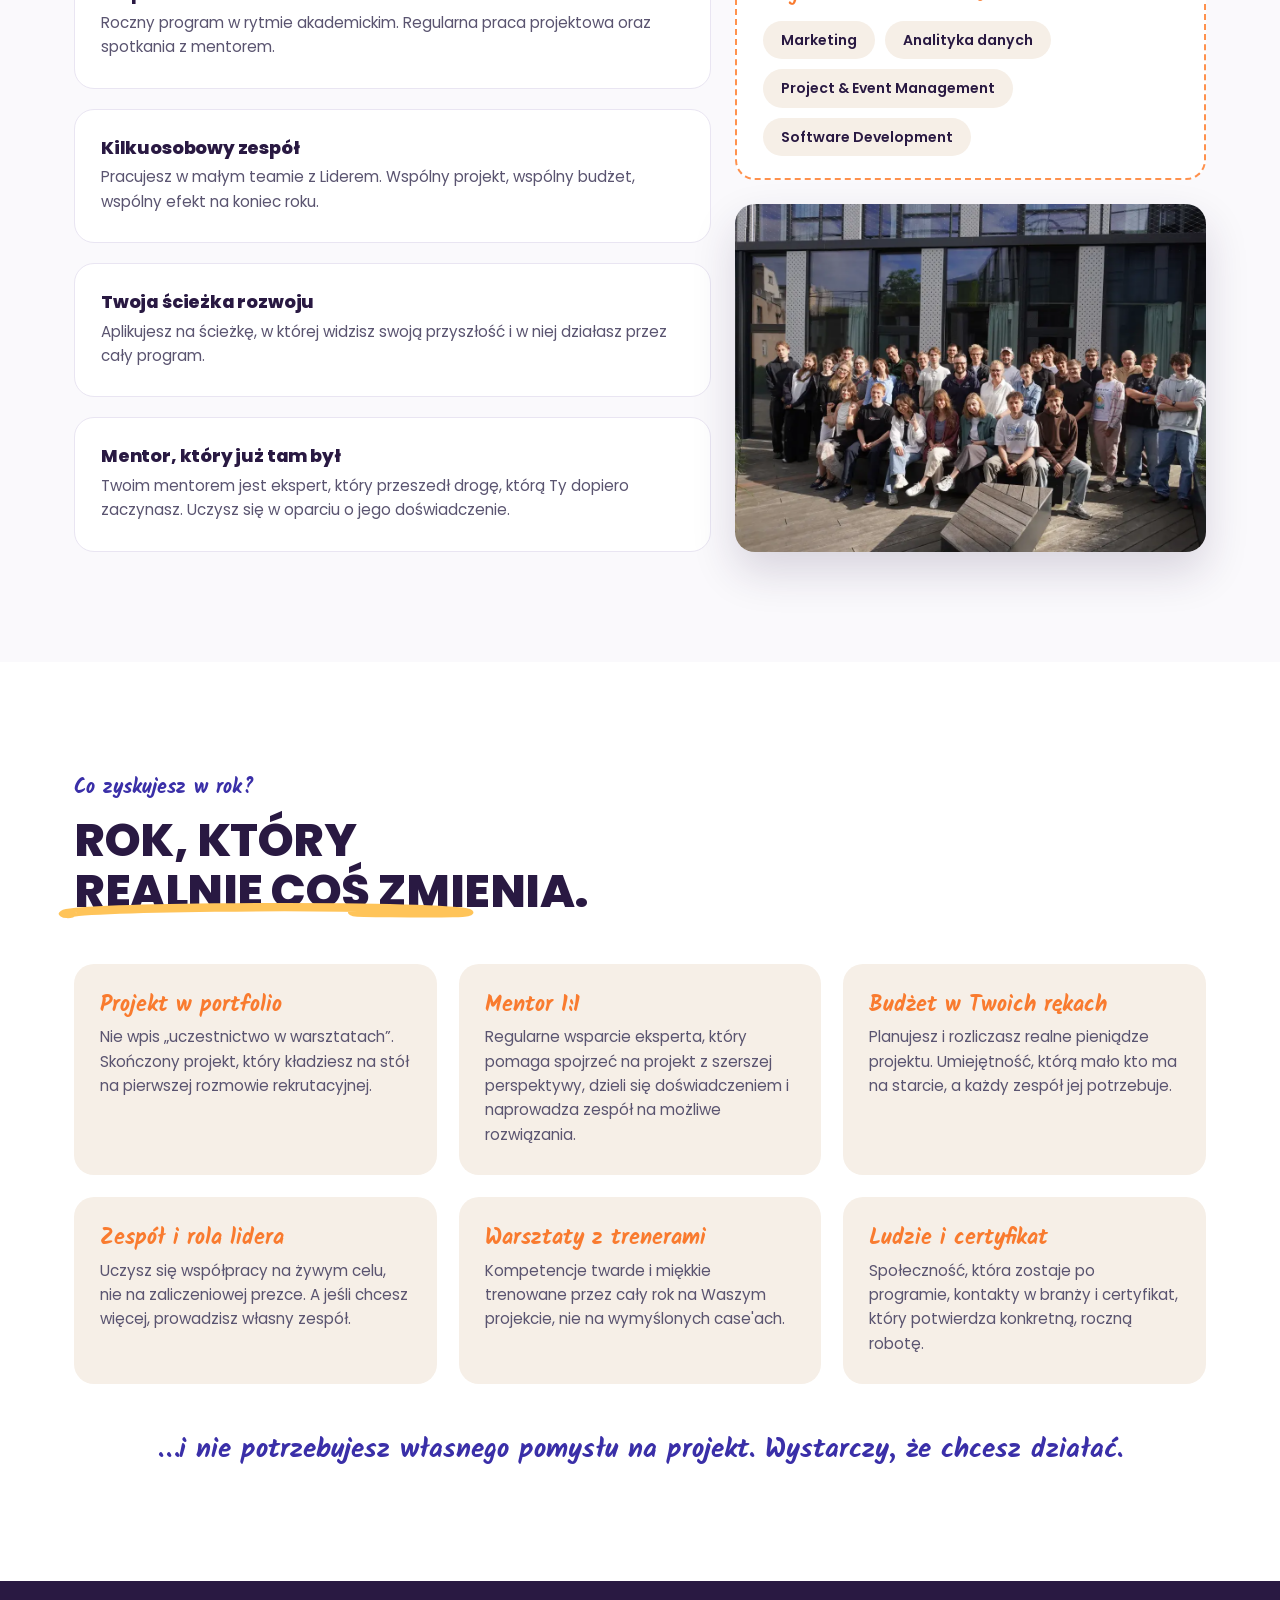
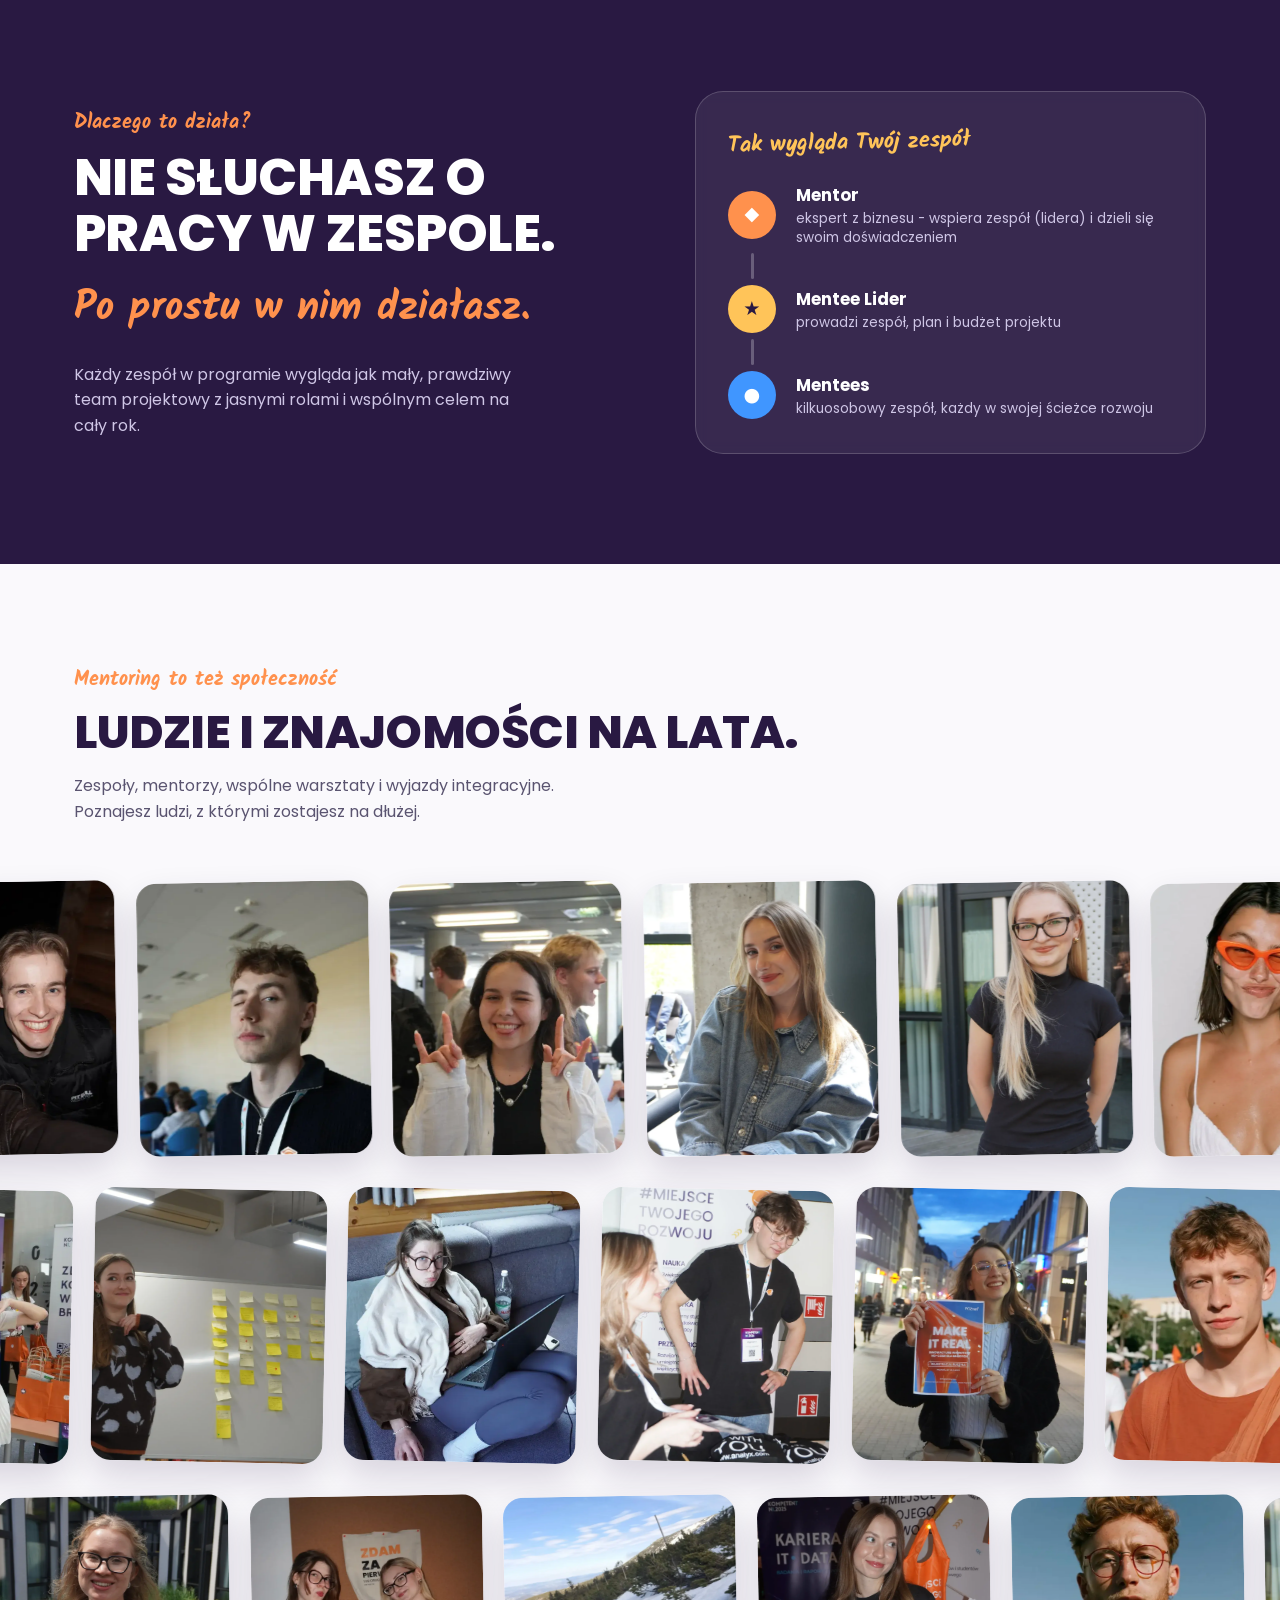
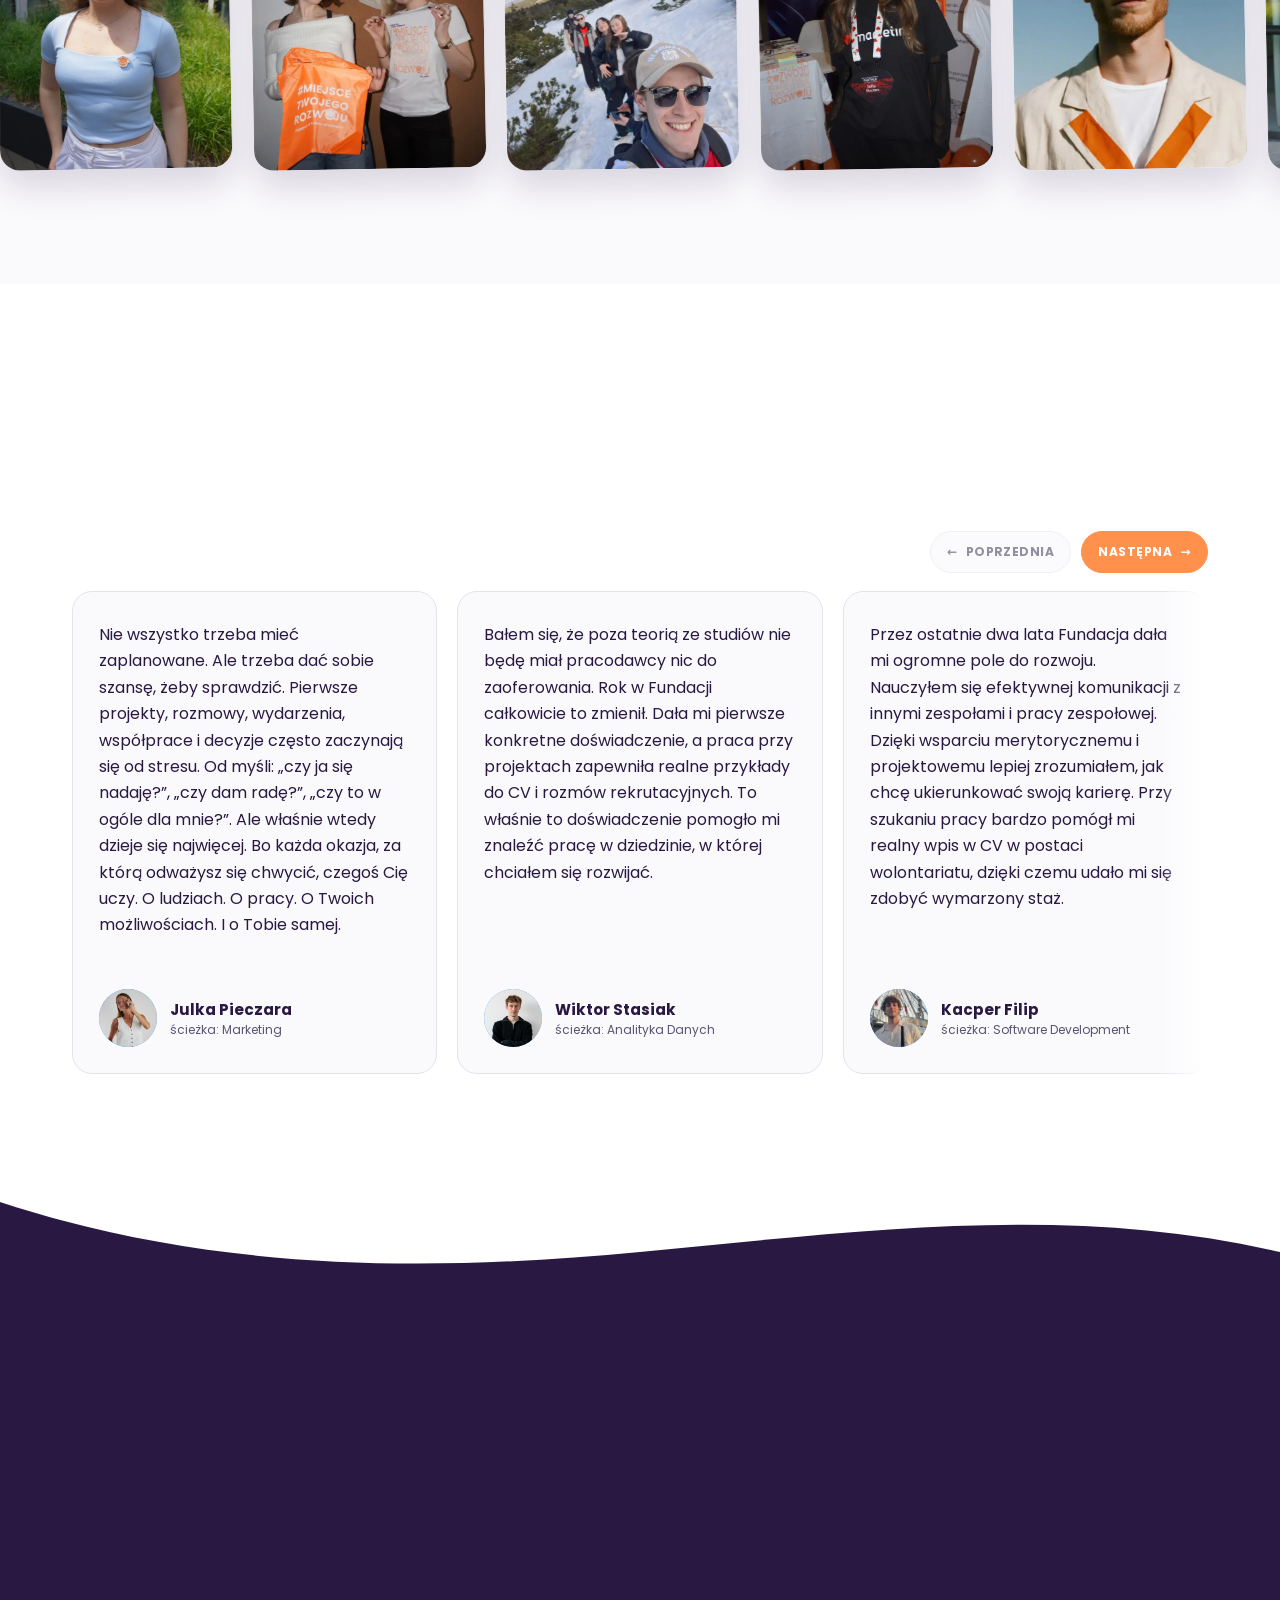
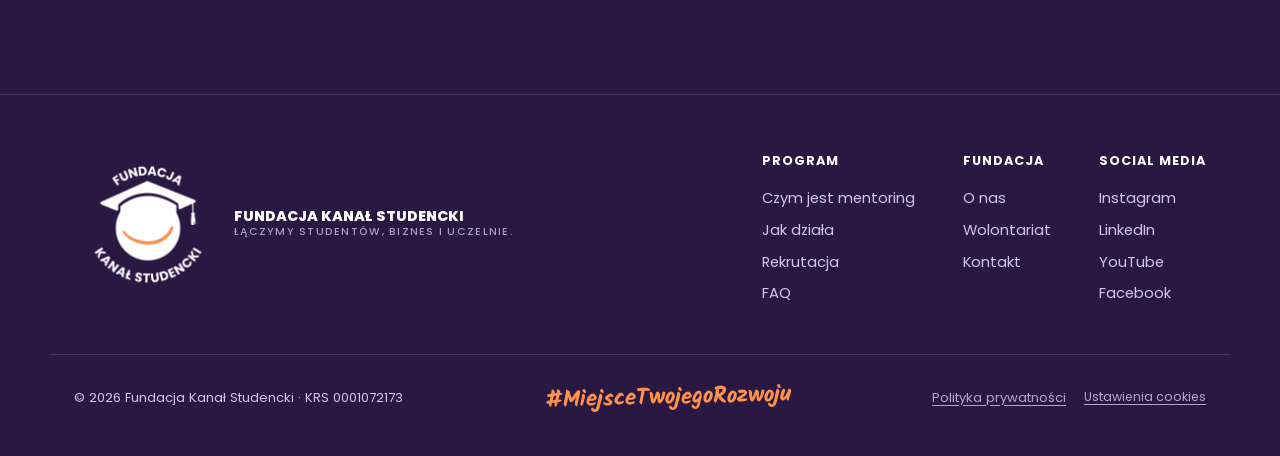
==== commit e222c56b: "Add meta pixel tag" ====
--- a/index.html
+++ b/index.html
@@ -330,6 +330,9 @@
   <div class="wrap foot-bottom">
     <span>© 2026 Fundacja Kanał Studencki · KRS 0001072173</span>
     <span class="hand foot-tag">#MiejsceTwojegoRozwoju</span>
+    <div class="footer-legal-links">
+      <a class="footer-privacy-link" href="https://kanalstudencki.pl/polityka-prywatnosci/">Polityka prywatności</a>
+    </div>
   </div>
 </footer>
 
@@ -374,6 +377,7 @@
   </div>
 </div>
 
+<script src="js/consent.js?v=1"></script>
 <script src="js/main.js?v=8"></script>
 </body>
 </html>
--- a/css/style.css
+++ b/css/style.css
@@ -92,20 +92,21 @@
   background:rgba(255,255,255,.9);backdrop-filter:blur(12px);
   border-bottom:1px solid var(--line);
 }
-.nav-inner{display:flex;align-items:center;justify-content:space-between;height:72px;gap:18px;}
-.brand{display:flex;align-items:center;gap:12px;}
+.nav-inner{display:flex;align-items:center;justify-content:space-between;height:72px;gap:18px;min-width:0;}
+.brand{display:flex;align-items:center;gap:12px;flex-shrink:0;}
 .brand-logo{height:52px;width:auto;transition:transform .3s cubic-bezier(.34,1.56,.64,1);}
 .brand:hover .brand-logo{transform:rotate(-6deg) scale(1.06);}
 .brand-txt b{display:block;font-weight:800;font-size:.9rem;text-transform:uppercase;line-height:1.05;}
 .brand-txt small{display:block;font-size:.66rem;color:var(--orange-deep);font-family:var(--hand);font-weight:700;letter-spacing:.02em;}
-.nav-links{display:flex;gap:24px;}
-.nav-links a{font-weight:500;font-size:.9rem;color:var(--ink-soft);position:relative;transition:color .15s;}
+.nav-links{display:flex;align-items:center;gap:24px;min-width:0;}
+.nav-links a{font-weight:500;font-size:.9rem;color:var(--ink-soft);position:relative;transition:color .15s;white-space:nowrap;}
 .nav-links a::after{
   content:"";position:absolute;left:0;bottom:-6px;width:0;height:3px;border-radius:3px;
   background:var(--orange);transition:width .22s ease;
 }
 .nav-links a:hover{color:var(--ink);}
 .nav-links a:hover::after{width:100%;}
+.nav-cta{flex-shrink:0;white-space:nowrap;}
 .burger{display:none;background:none;border:none;cursor:pointer;padding:8px;}
 .burger span{display:block;width:24px;height:3px;border-radius:3px;background:var(--ink);margin:5px 0;transition:.25s;}
 .mobile-menu{display:none;flex-direction:column;gap:4px;padding:12px 24px 22px;border-top:1px solid var(--line);background:#fff;}
@@ -889,6 +890,9 @@
   margin-top:44px;padding-top:24px;border-top:1px solid rgba(255,255,255,.12);
   display:flex;justify-content:space-between;align-items:center;gap:14px;flex-wrap:wrap;font-size:.82rem;
 }
+.footer-legal-links{display:flex;align-items:center;gap:18px;flex-wrap:wrap;}
+.footer-privacy-link{text-decoration:underline;text-underline-offset:3px;opacity:.82;}
+.footer-privacy-link:hover{color:var(--orange);opacity:1;}
 .foot-tag{color:var(--orange);font-size:1.45rem;transform:rotate(-1.4deg);}
 
 /* =====================================================
@@ -902,6 +906,27 @@
 ===================================================== */
 @media(min-width:1600px){
   :root{--wrap:1280px;}
+}
+@media(max-width:1240px) and (min-width:1101px){
+  .nav-inner{gap:11px;}
+  .brand{gap:8px;}
+  .brand-logo{height:46px;}
+  .brand-txt b{font-size:.78rem;}
+  .brand-txt small{font-size:.58rem;}
+  .nav-links{gap:13px;}
+  .nav-links a{font-size:.78rem;}
+  .nav-cta{padding:13px 17px;font-size:.78rem;}
+}
+@media(max-width:1100px){
+  .nav-inner{height:68px;}
+  .nav-links,.nav-cta{display:none;}
+  .burger{display:block;flex-shrink:0;}
+  .brand-logo{height:48px;}
+  .nav.open .mobile-menu{
+    display:grid;grid-template-columns:repeat(2,minmax(0,1fr));column-gap:28px;
+    max-height:calc(100vh - 68px);overflow-y:auto;
+  }
+  .mobile-menu a.btn{grid-column:1/-1;}
 }
 @media(max-width:1024px){
   .hero-grid{grid-template-columns:1fr;gap:38px;padding-bottom:110px;}
@@ -922,9 +947,10 @@
   .stories-grid{grid-auto-columns:calc((100vw - 164px) / 2);}
 }
 @media(max-width:720px){
-  .nav-links,.nav-cta{display:none;}
-  .burger{display:block;}
   .brand-logo{height:44px;}
+  .brand-txt b{font-size:.82rem;}
+  .brand-txt small{font-size:.6rem;}
+  .nav.open .mobile-menu{display:flex;max-height:calc(100vh - 68px);}
   h1{font-size:clamp(2.2rem,11vw,3.2rem);word-break:break-word;hyphens:auto;}
   .hero{padding-top:36px;overflow-x:clip;}
   .hero .lead{overflow-wrap:break-word;}
@@ -1419,3 +1445,59 @@
     padding: 22px 20px 18px;
   }
 }
+
+/* =====================================================
+   COOKIE CONSENT
+===================================================== */
+.cookie-consent[hidden]{display:none;}
+.cookie-consent{
+  position:fixed;left:0;right:0;bottom:0;z-index:10000;
+  width:100%;padding:16px 24px;
+  color:var(--ink);background:var(--white);
+  border:0;border-top:3px solid var(--orange);border-radius:0;
+  box-shadow:0 -8px 24px rgba(41,25,66,.12);
+}
+.cookie-consent__inner{
+  width:min(1180px,100%);margin:0 auto;
+  display:flex;align-items:center;justify-content:space-between;gap:32px;
+}
+.cookie-consent__copy{max-width:760px;flex:1;}
+.cookie-consent h2{
+  margin:0 0 4px;color:var(--navy);font-size:1rem;
+  line-height:1.3;text-transform:none;letter-spacing:-.01em;
+}
+.cookie-consent p{margin:0;color:var(--ink-soft);font-size:.78rem;line-height:1.5;}
+.cookie-consent p a{color:var(--orange-deep);font-weight:600;text-decoration:underline;text-underline-offset:3px;}
+.cookie-consent__actions{display:flex;align-items:center;justify-content:flex-end;gap:9px;flex-shrink:0;}
+.cookie-consent__button{
+  min-height:40px;padding:10px 15px;border:1px solid var(--navy);border-radius:8px;
+  font:600 .76rem/1.15 var(--font);letter-spacing:0;text-transform:none;cursor:pointer;
+  transition:background .15s ease,color .15s ease,border-color .15s ease;
+}
+.cookie-consent__button--reject{color:var(--navy);background:var(--white);}
+.cookie-consent__button--reject:focus-visible{outline:none;}
+.cookie-consent__button--reject:hover{background:var(--cream);}
+.cookie-consent__button--accept{
+  color:var(--white);background:var(--orange);border-color:var(--orange);
+}
+.cookie-consent__button--accept:hover{background:var(--orange-deep);border-color:var(--orange-deep);}
+.cookie-settings-button{
+  padding:0;border:0;color:inherit;background:none;font:inherit;font-size:.78rem;
+  text-decoration:underline;text-underline-offset:3px;cursor:pointer;opacity:.82;
+}
+.cookie-settings-button:hover{opacity:1;}
+
+@media(max-width: 820px){
+  .cookie-consent{left:0;right:0;bottom:0;width:100%;padding:16px 20px;}
+  .cookie-consent__inner{align-items:stretch;flex-direction:column;gap:13px;}
+  .cookie-consent__actions{display:grid;grid-template-columns:1fr 1fr;}
+}
+@media(max-width: 520px){
+  .cookie-consent{left:0;right:0;bottom:0;width:100%;padding:14px 15px;}
+  .cookie-consent p{font-size:.75rem;}
+  .cookie-consent__button{width:100%;}
+}
+
+@media(prefers-reduced-motion: reduce){
+  .cookie-consent__button{transition:none;}
+}
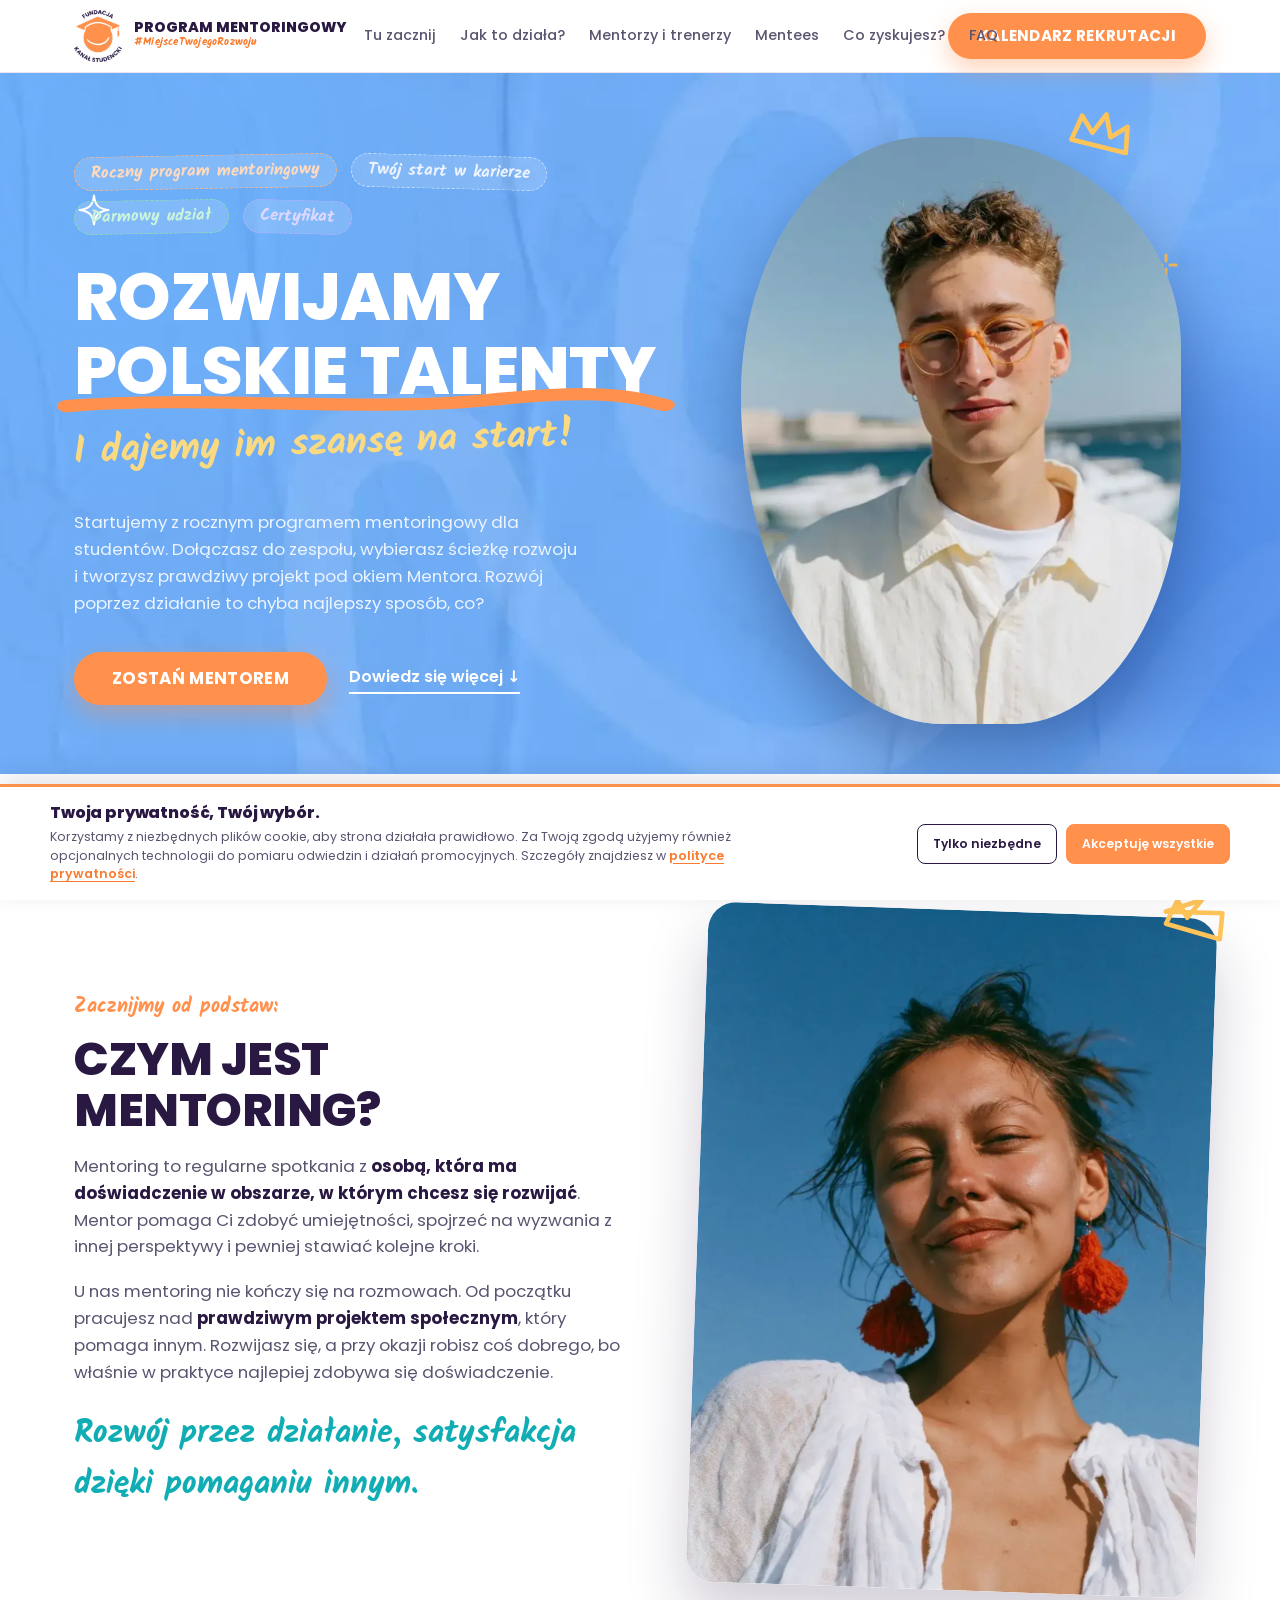
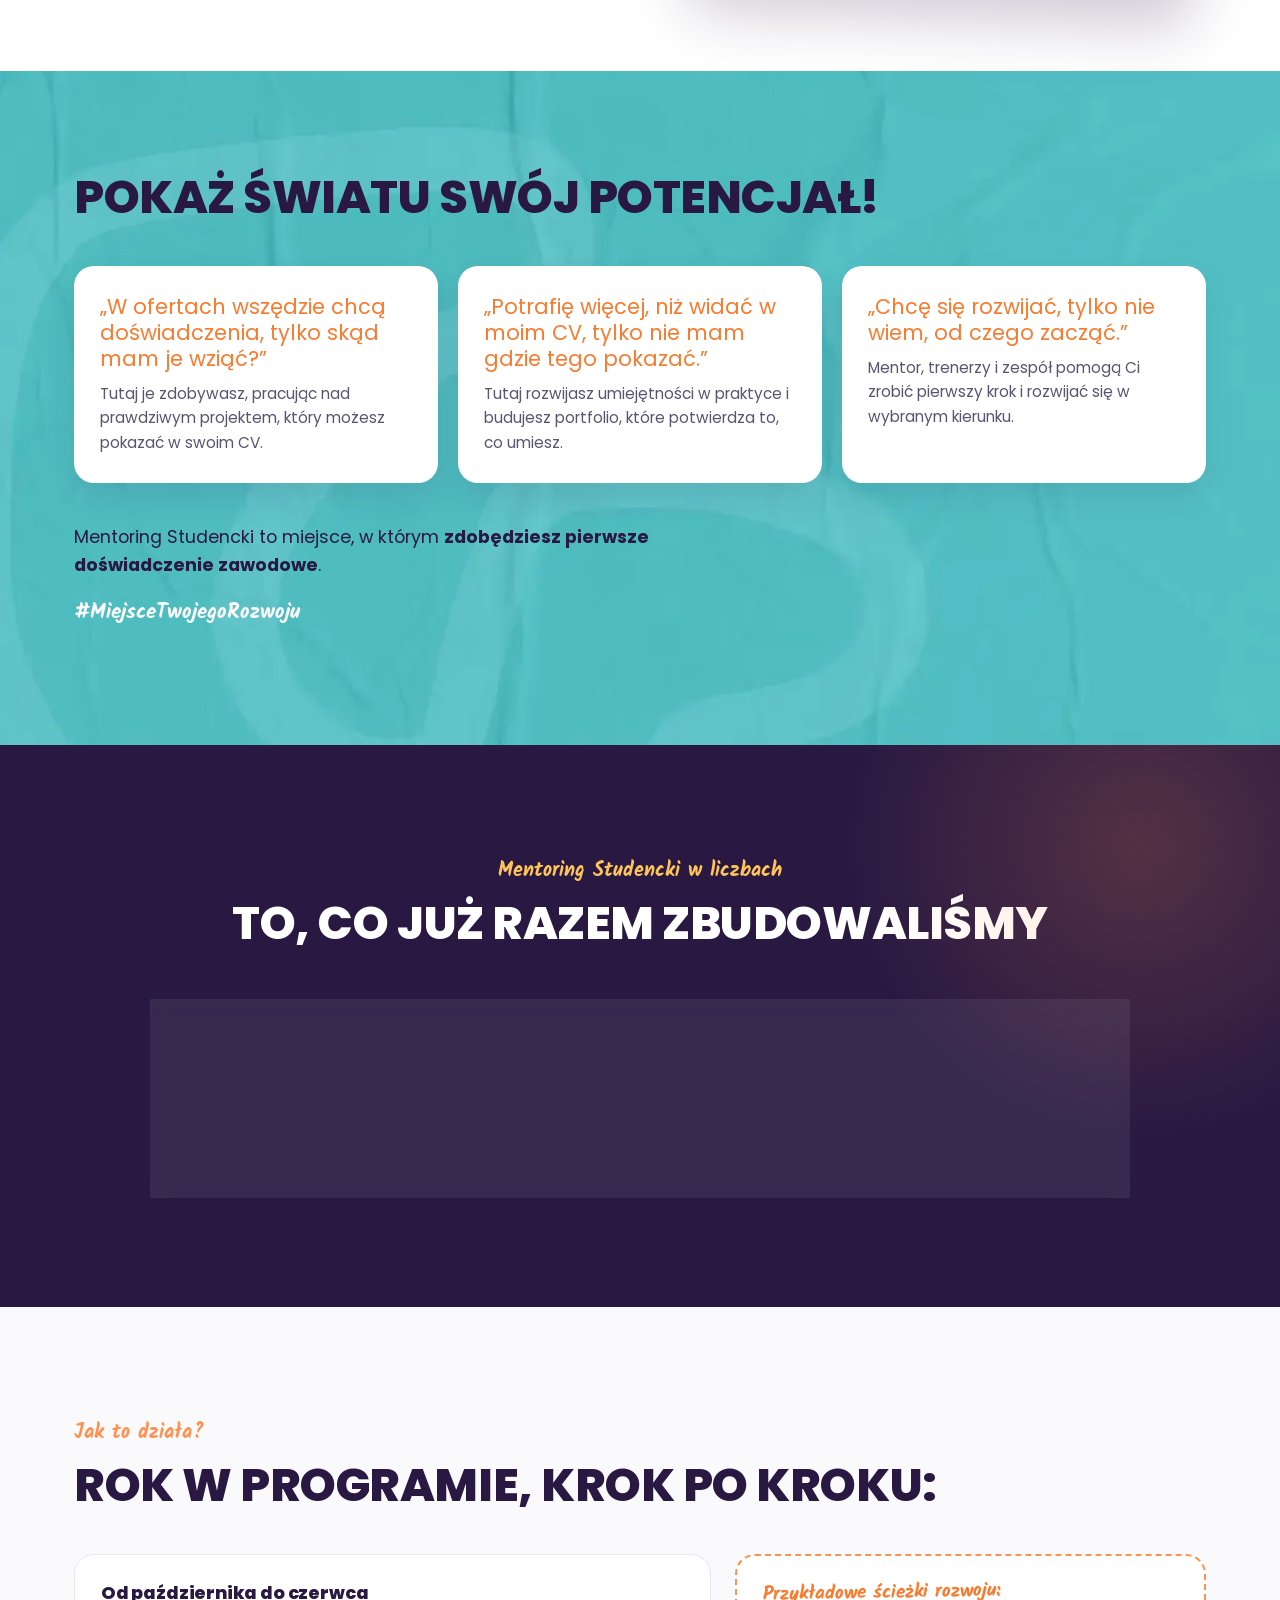
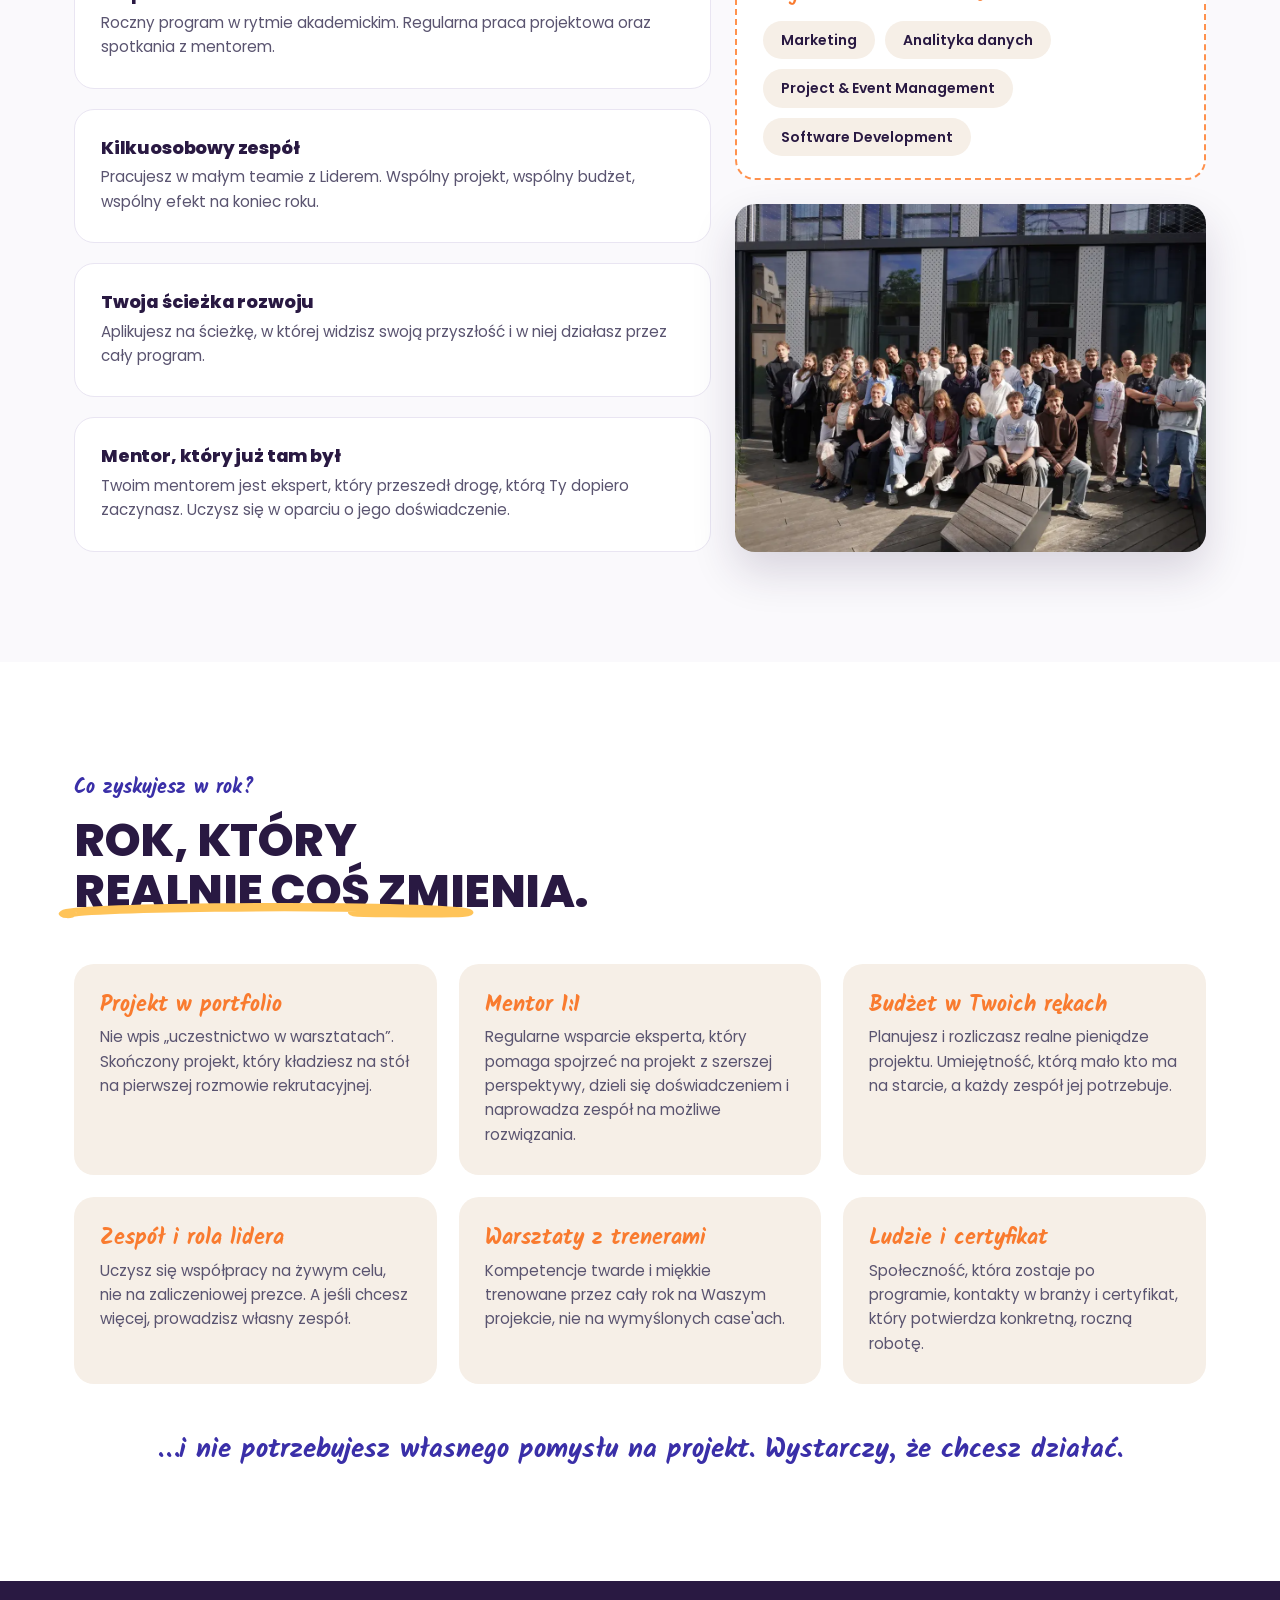
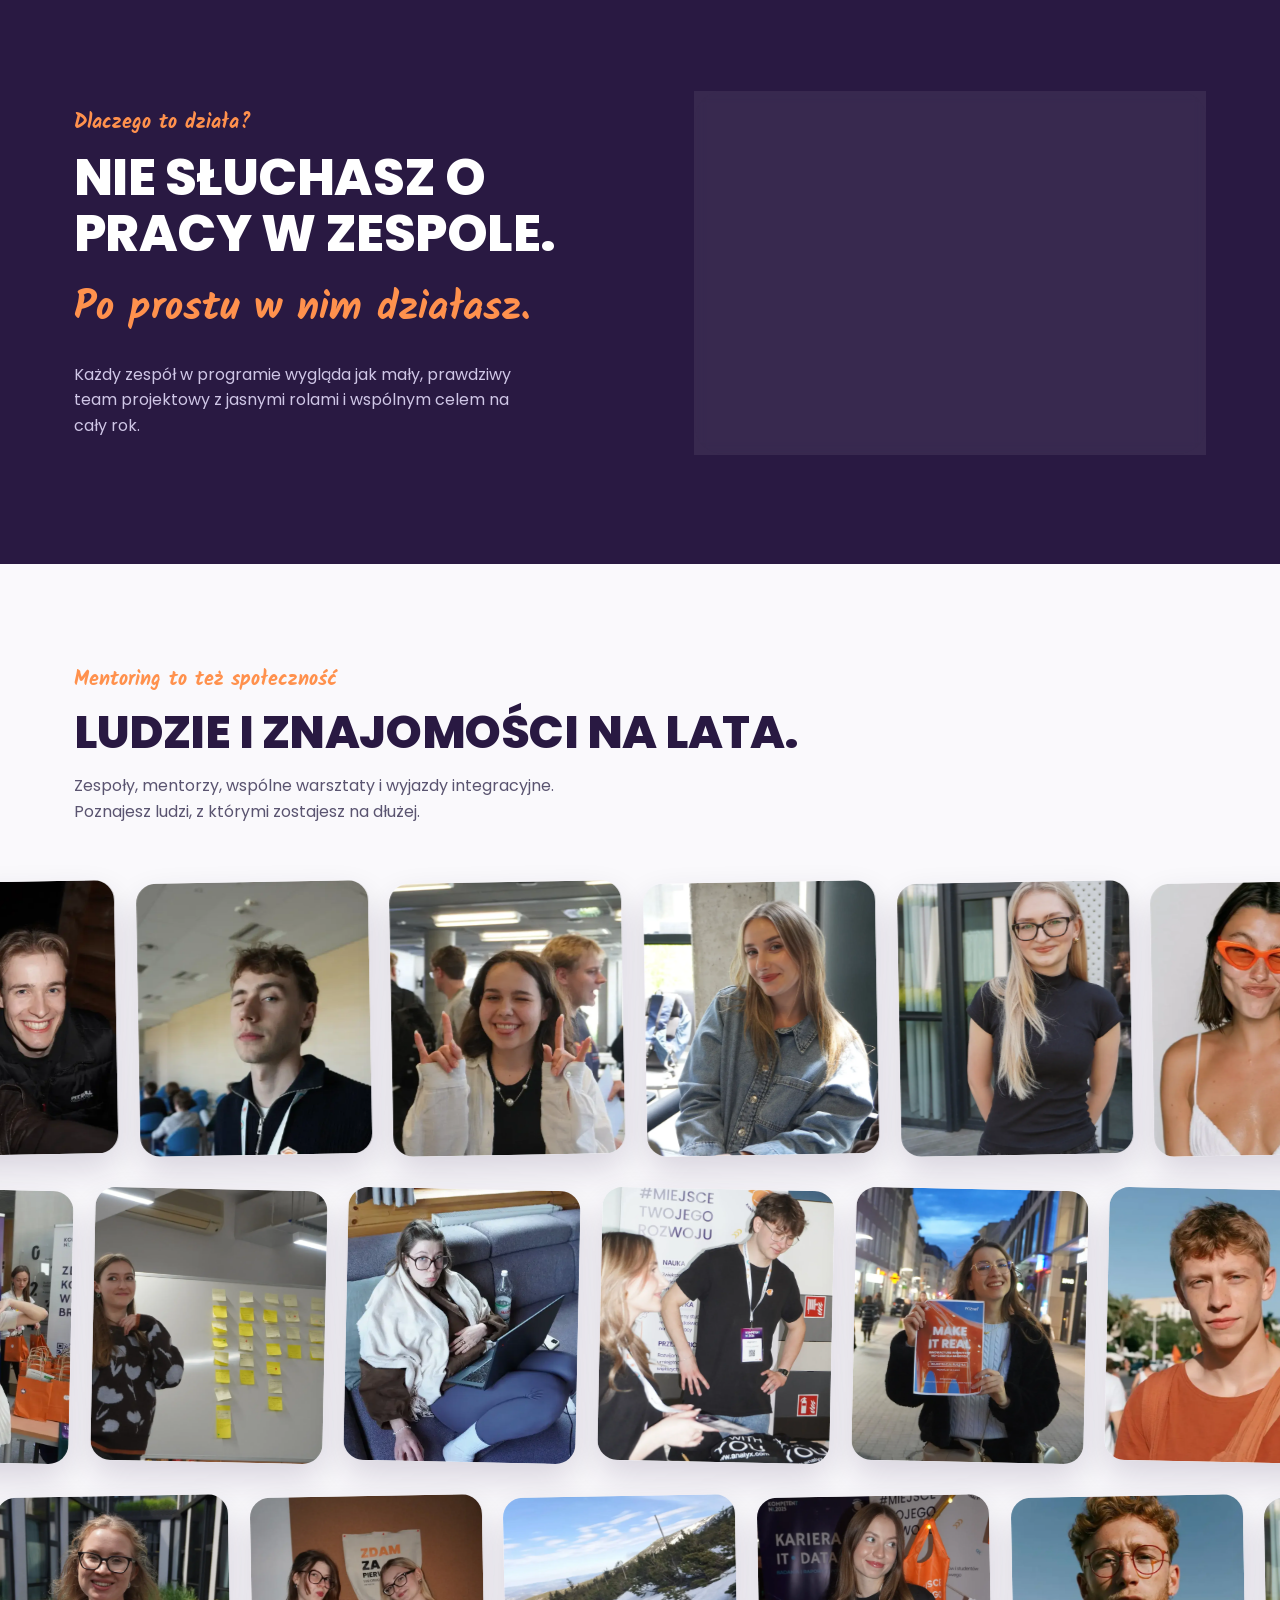
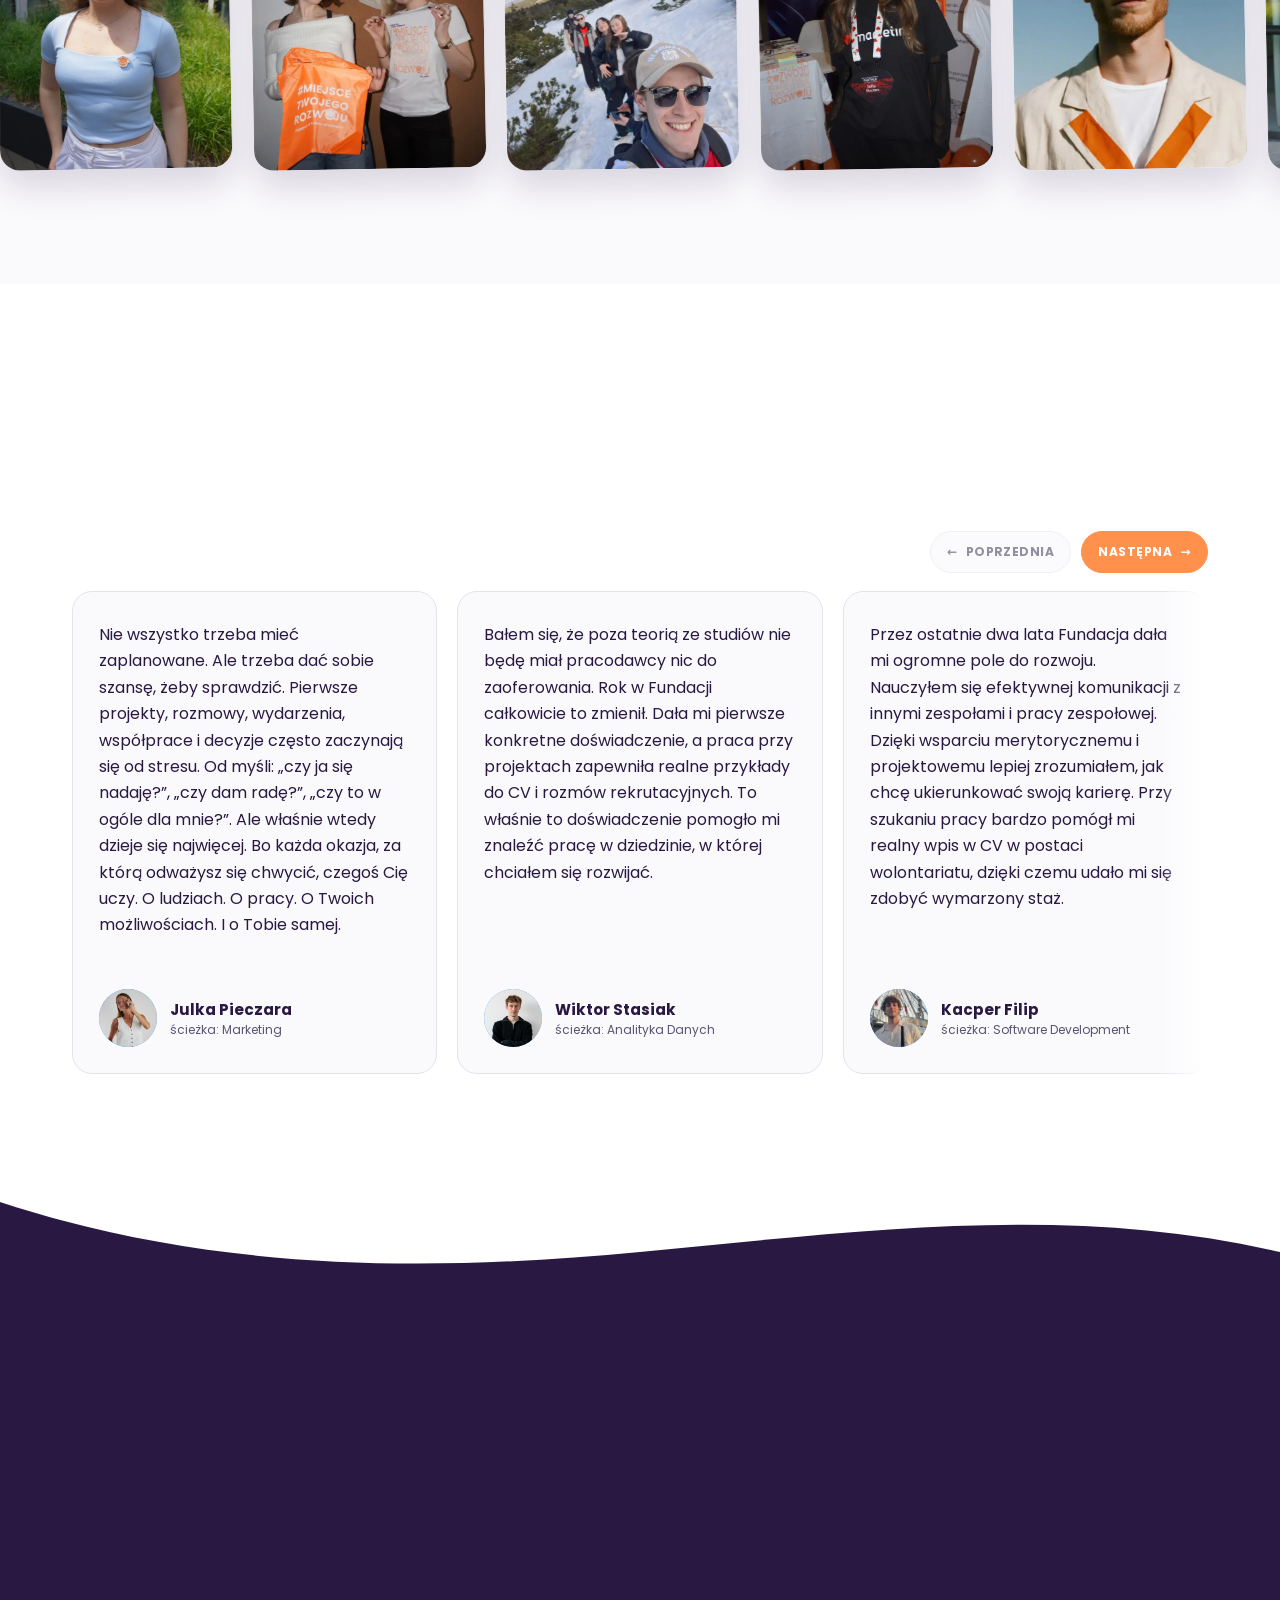
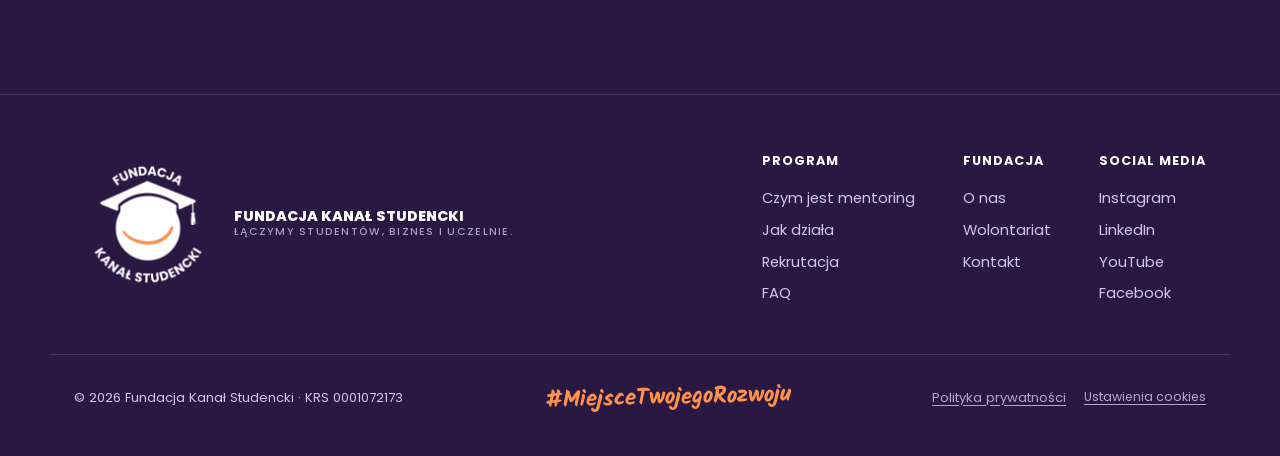
==== commit e379c4ec: "Refresh js versions" ====
--- a/index.html
+++ b/index.html
@@ -8,7 +8,7 @@
 <link rel="preconnect" href="https://fonts.googleapis.com" />
 <link rel="preconnect" href="https://fonts.gstatic.com" crossorigin />
 <link href="https://fonts.googleapis.com/css2?family=Poppins:wght@400;500;600;700;800&family=Kalam:wght@400;700&display=swap" rel="stylesheet" />
-<link rel="stylesheet" href="css/style.css?v=14" />
+<link rel="stylesheet" href="css/style.css?v=15" />
 <link rel="canonical" href="https://kanalstudencki.pl/program-mentoringowy" />
 </head>
 <body>
@@ -377,7 +377,7 @@
   </div>
 </div>
 
-<script src="js/consent.js?v=1"></script>
-<script src="js/main.js?v=8"></script>
+<script src="js/consent.js?v=4"></script>
+<script src="js/main.js?v=10"></script>
 </body>
 </html>
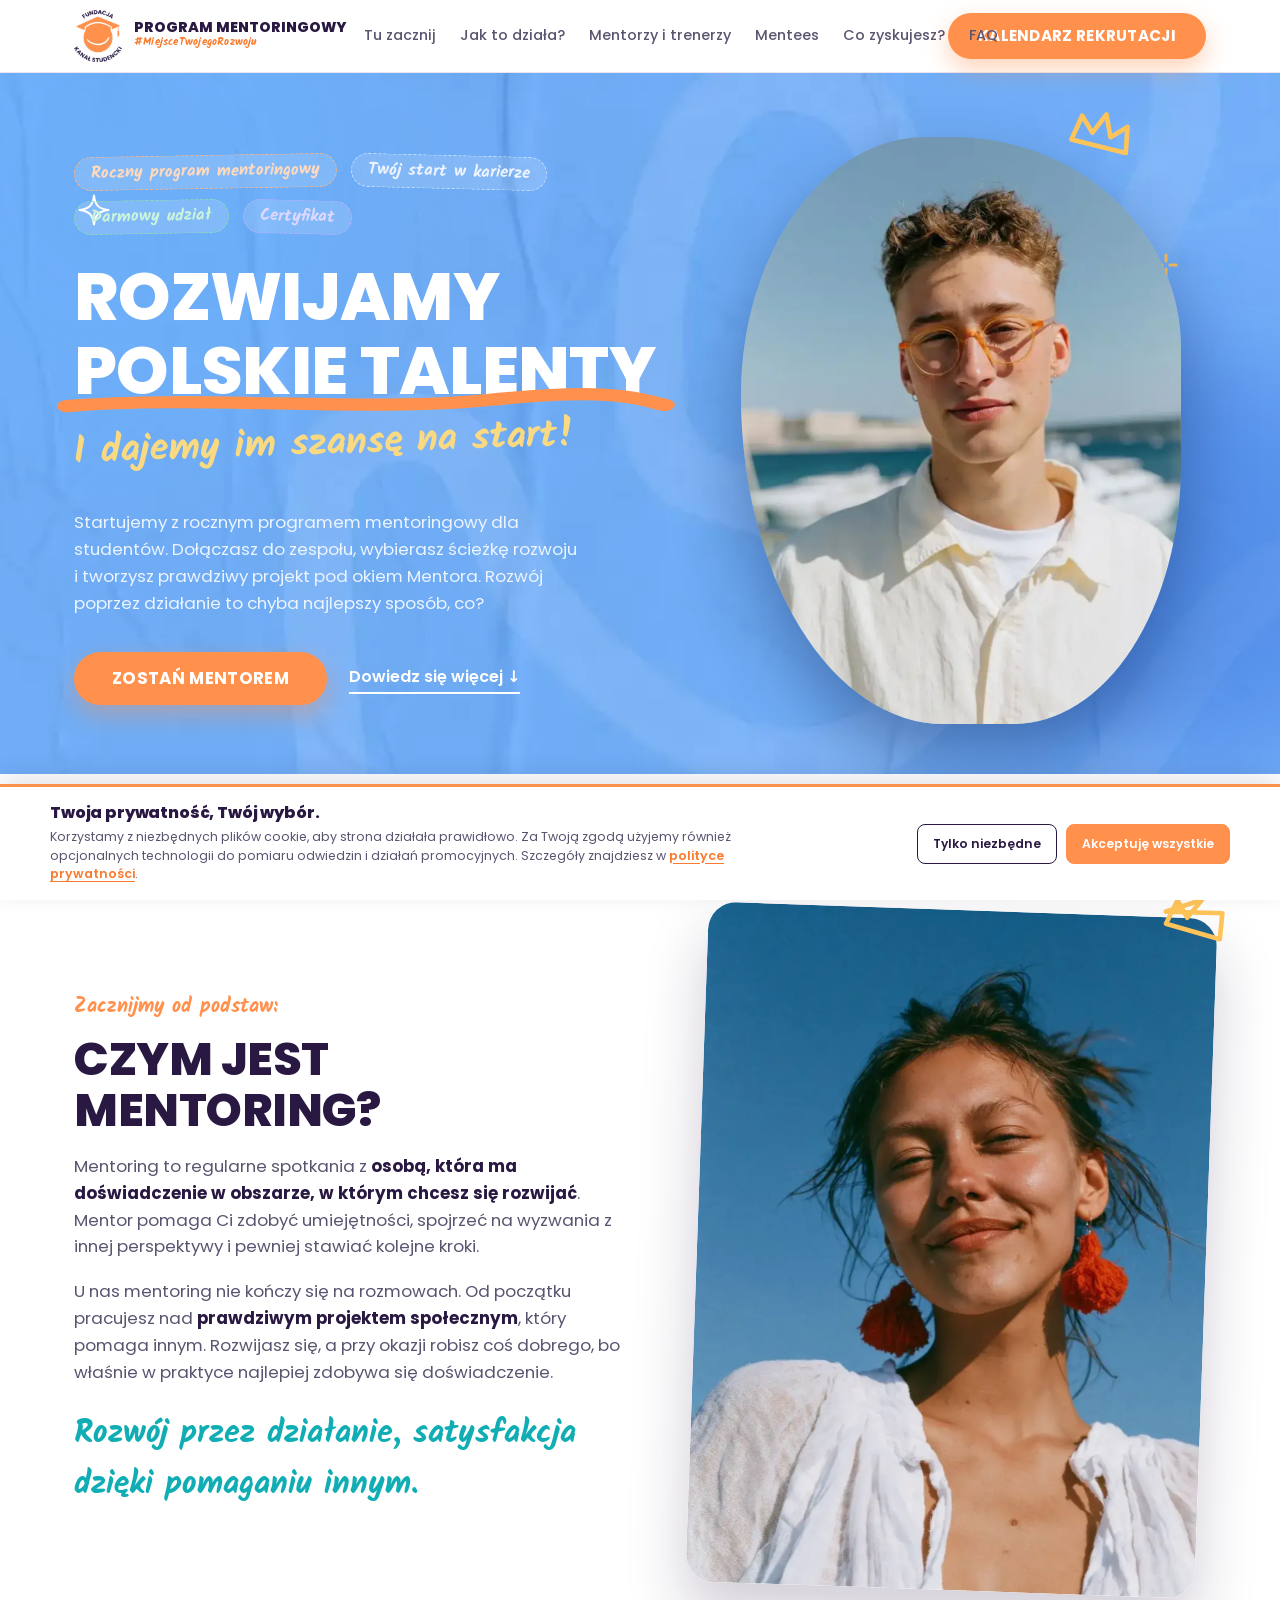
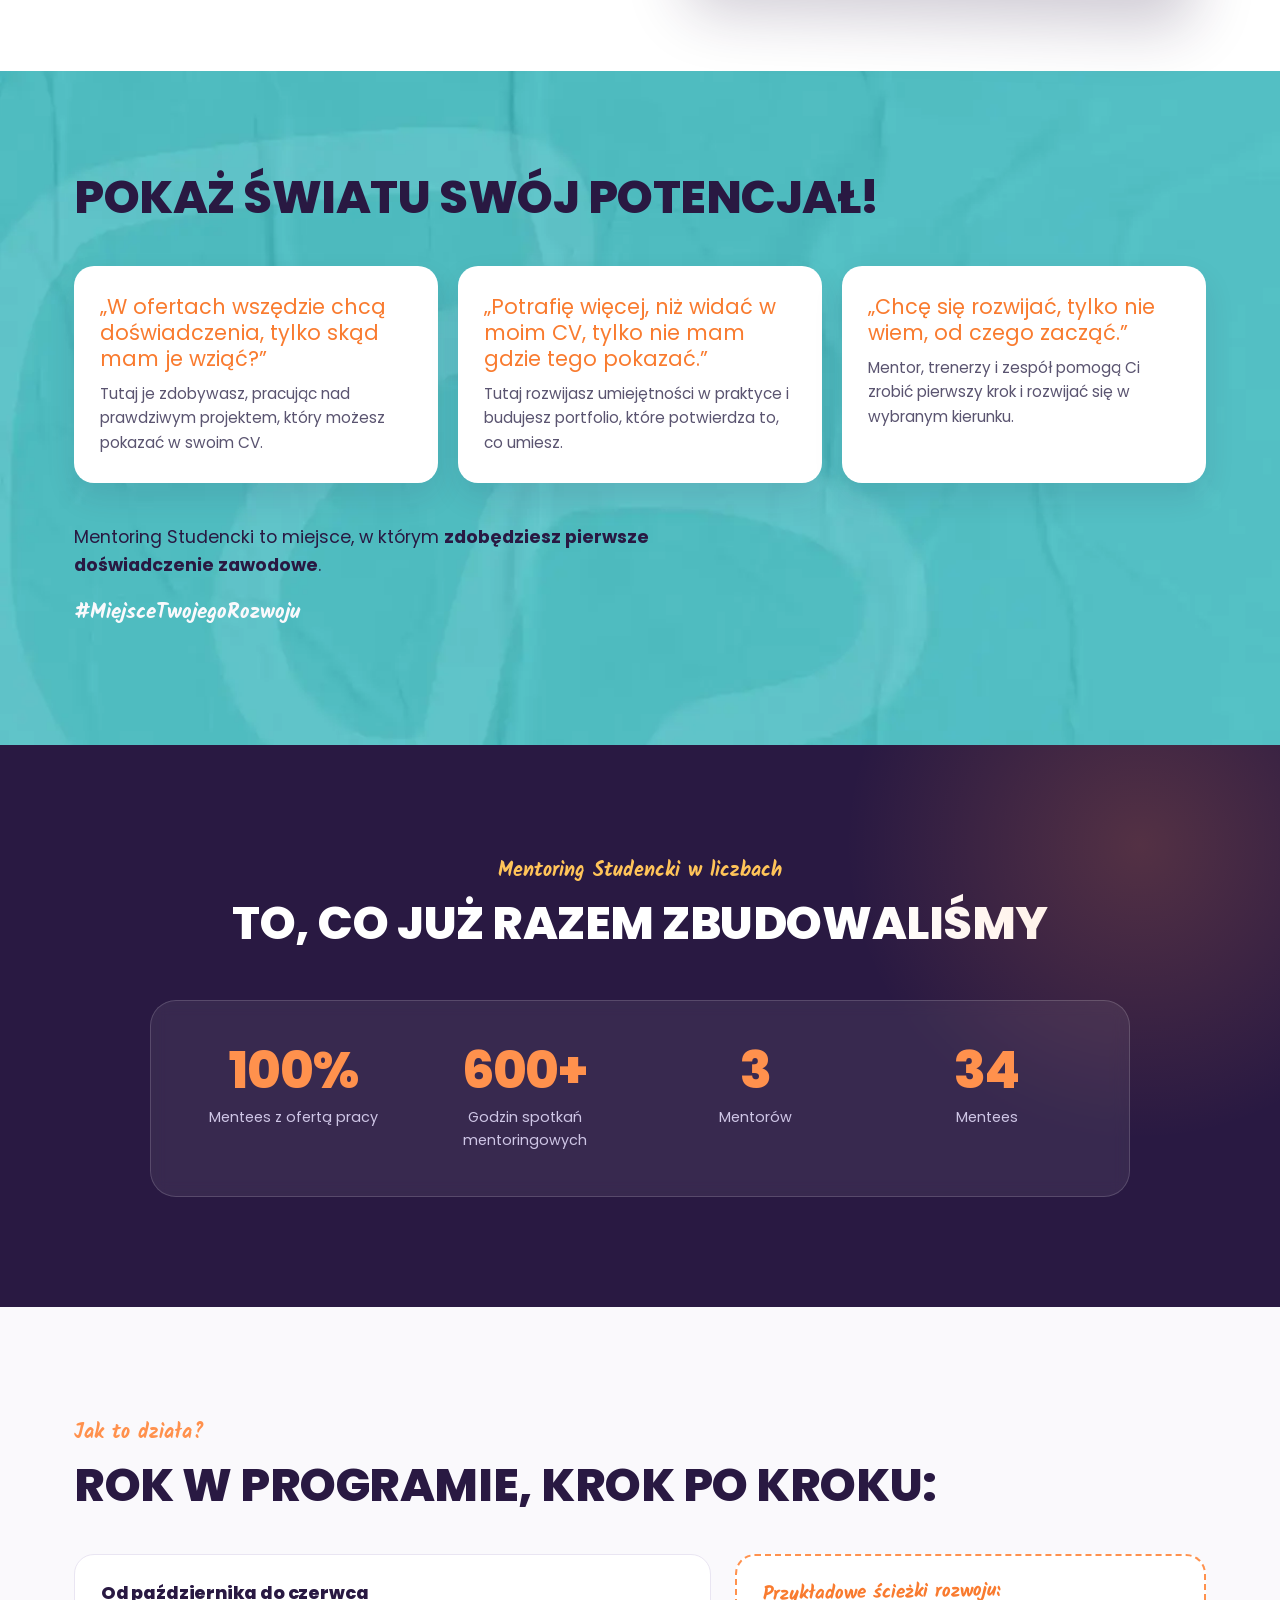
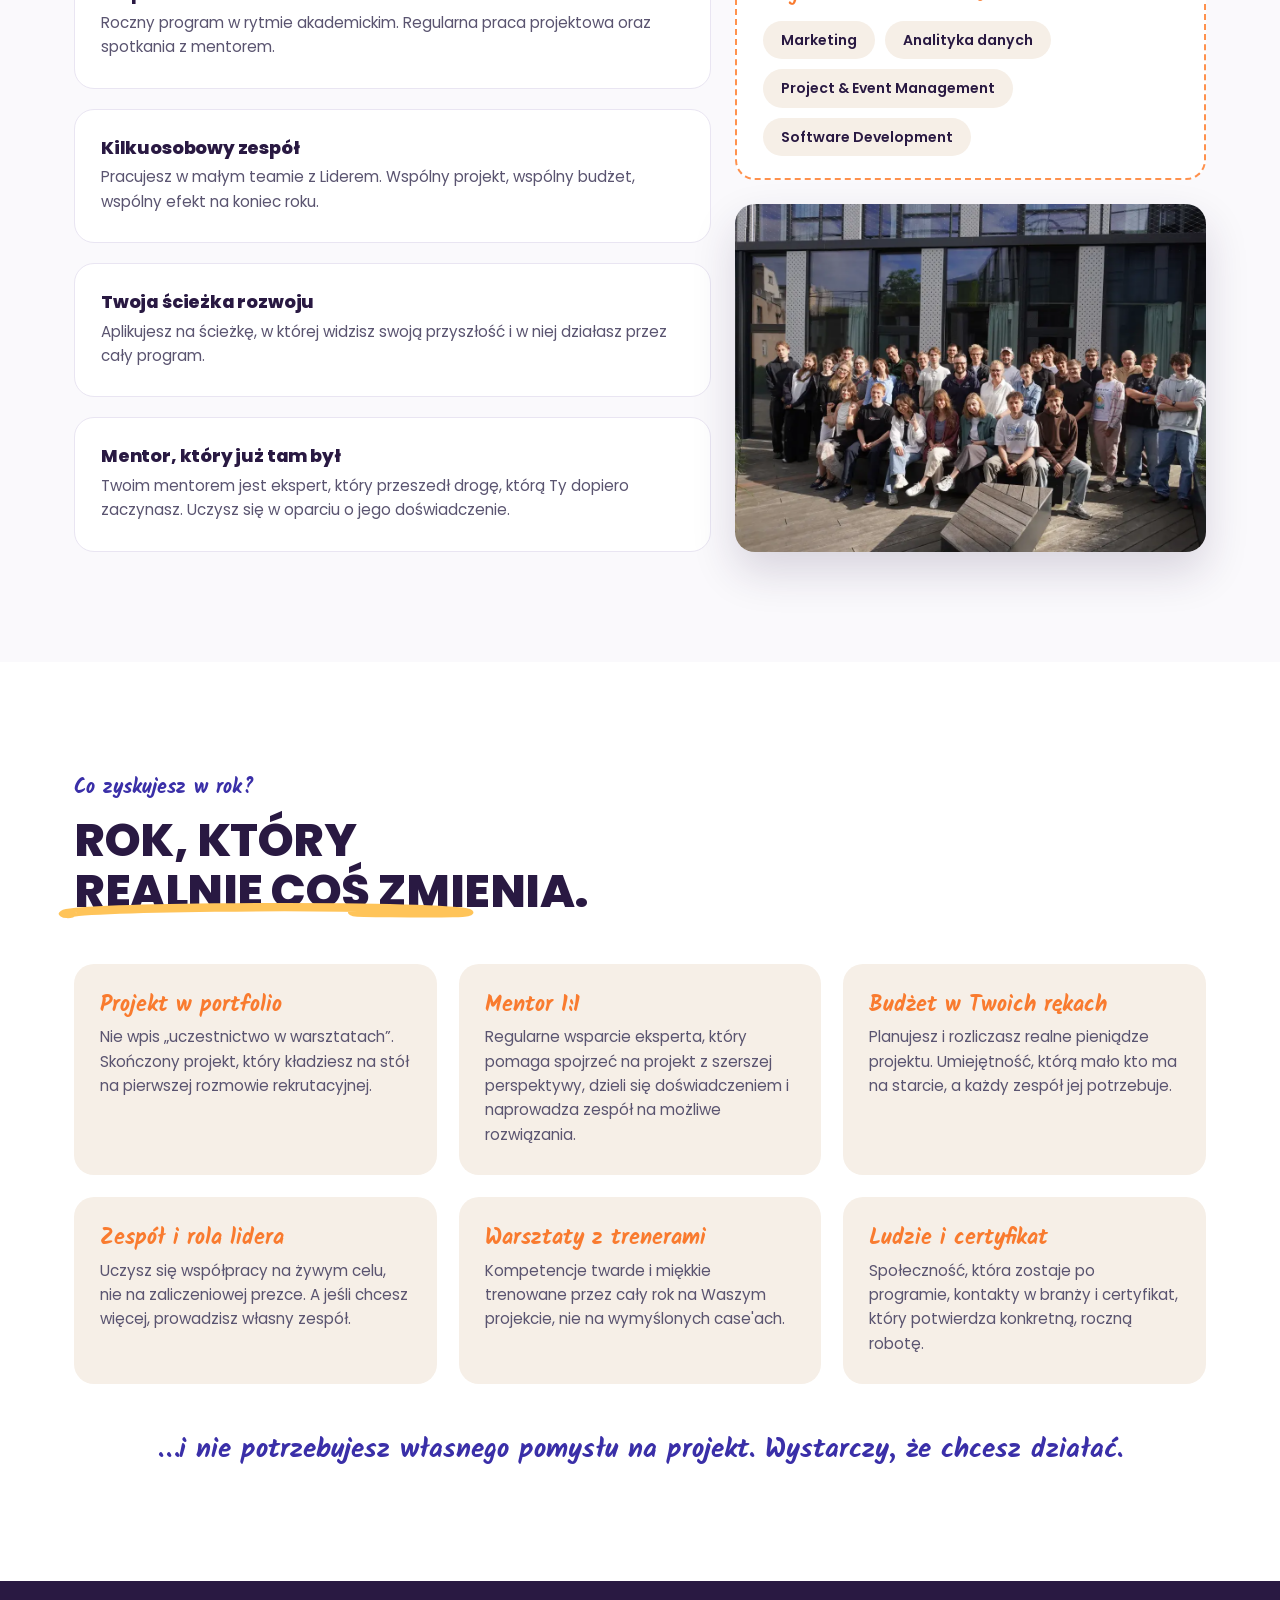
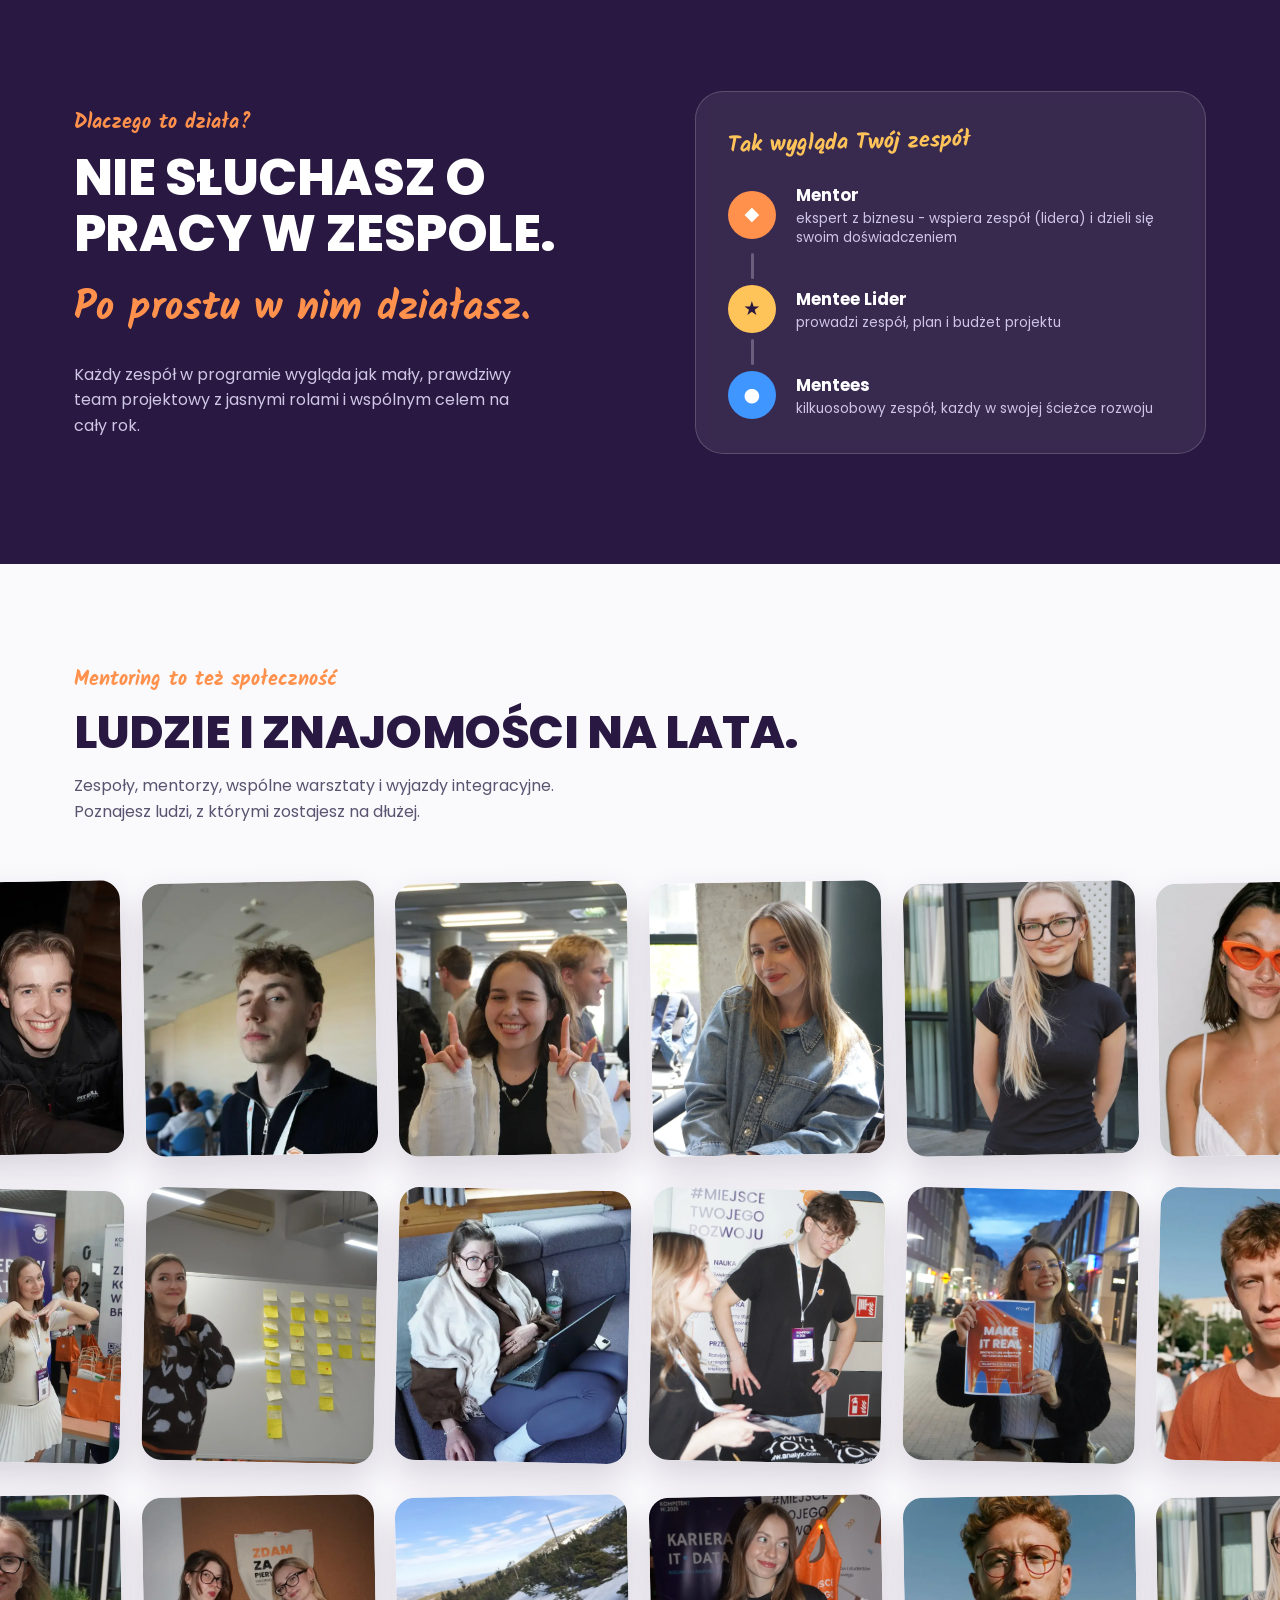
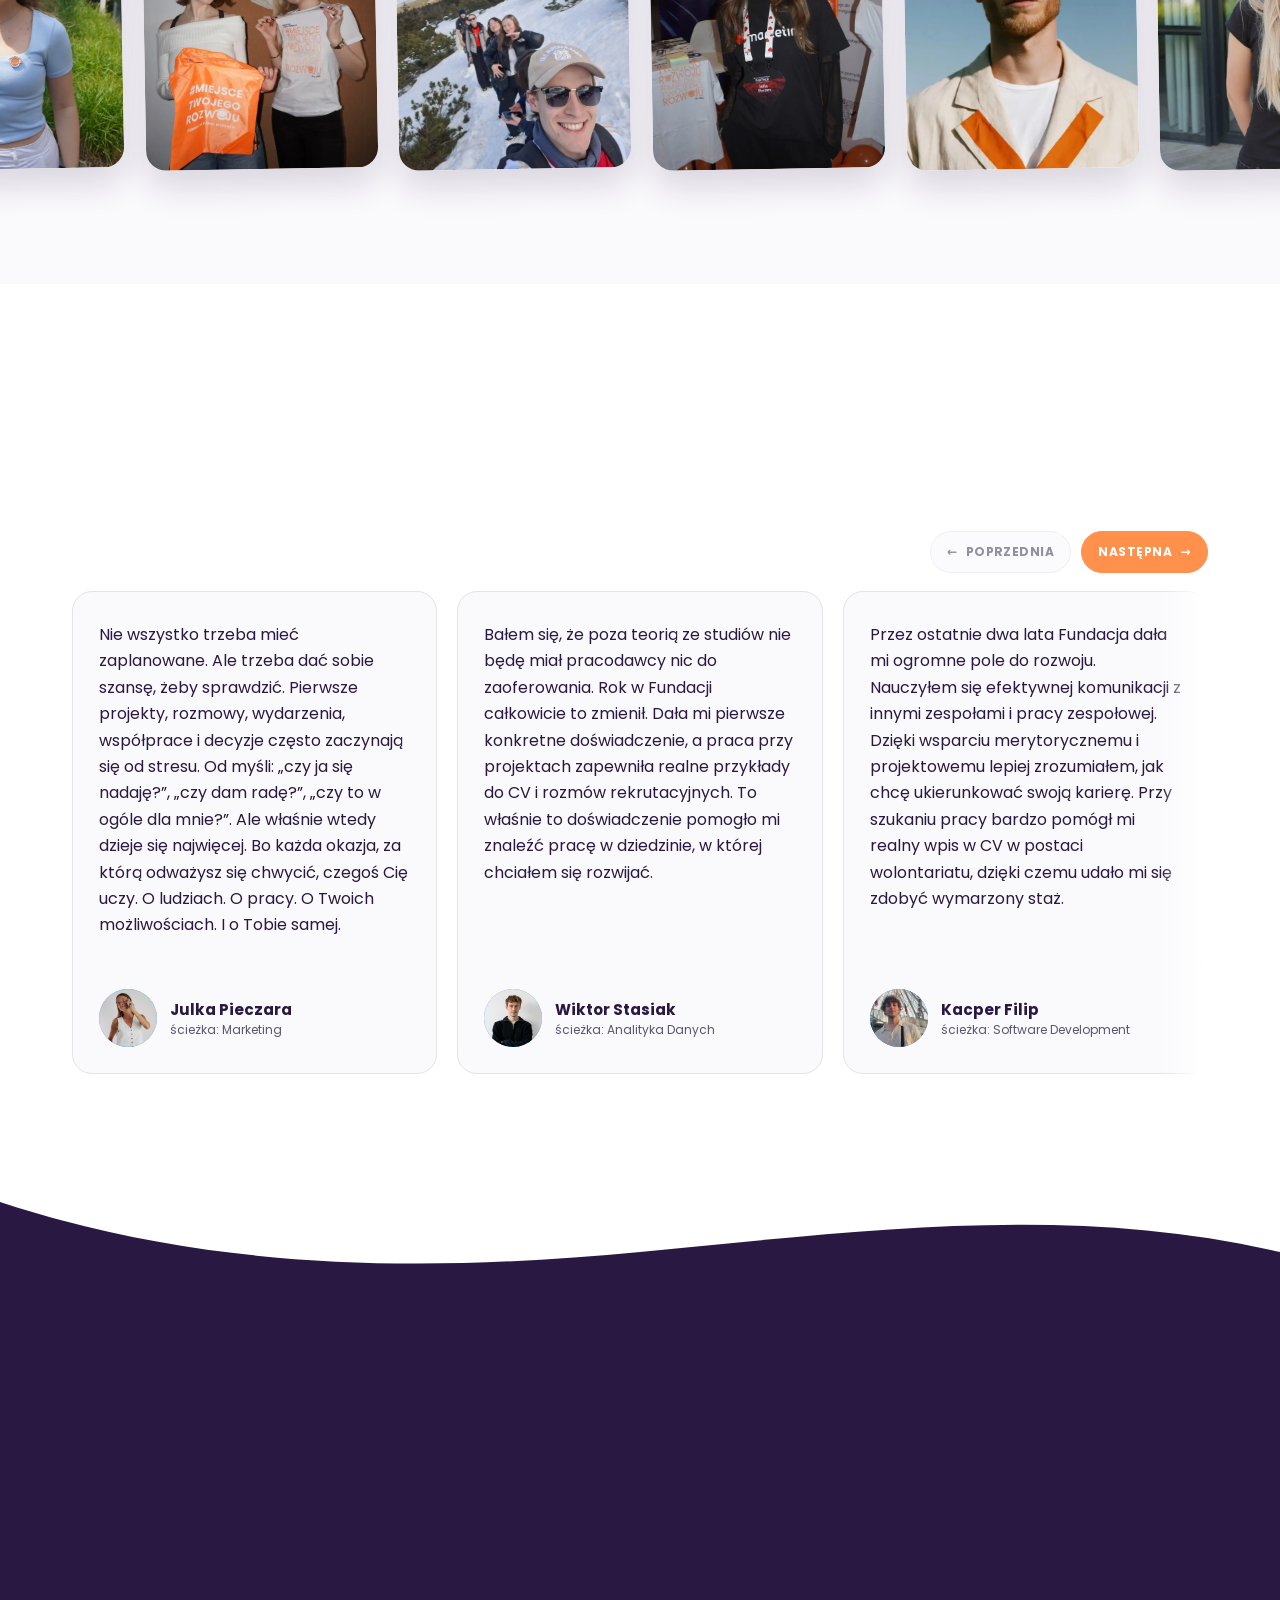
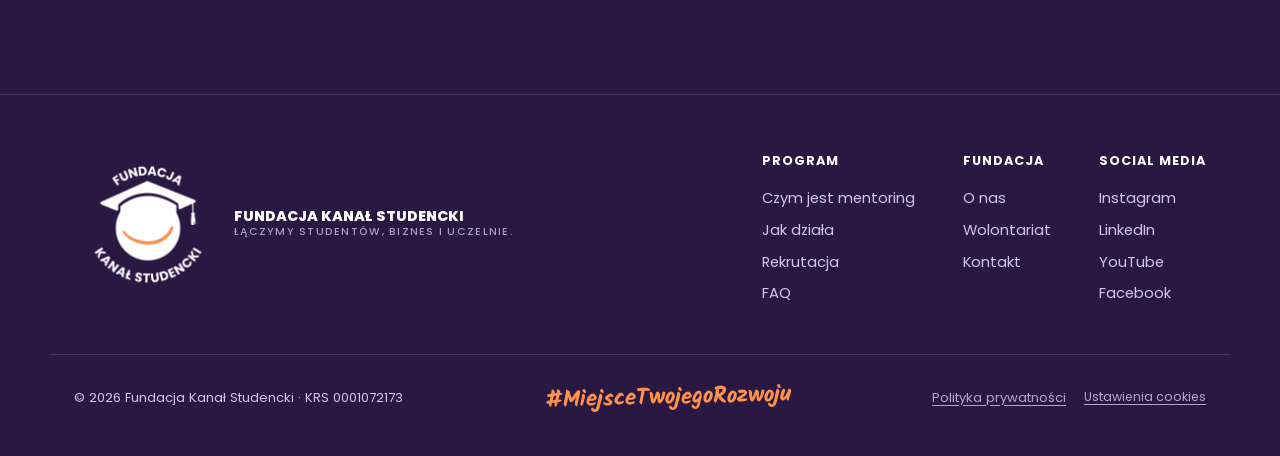
==== commit fb08c0f8: "Refresh js versions" ====
--- a/index.html
+++ b/index.html
@@ -378,6 +378,6 @@
 </div>
 
 <script src="js/consent.js?v=4"></script>
-<script src="js/main.js?v=10"></script>
+<script src="js/main.js?v=15"></script>
 </body>
 </html>
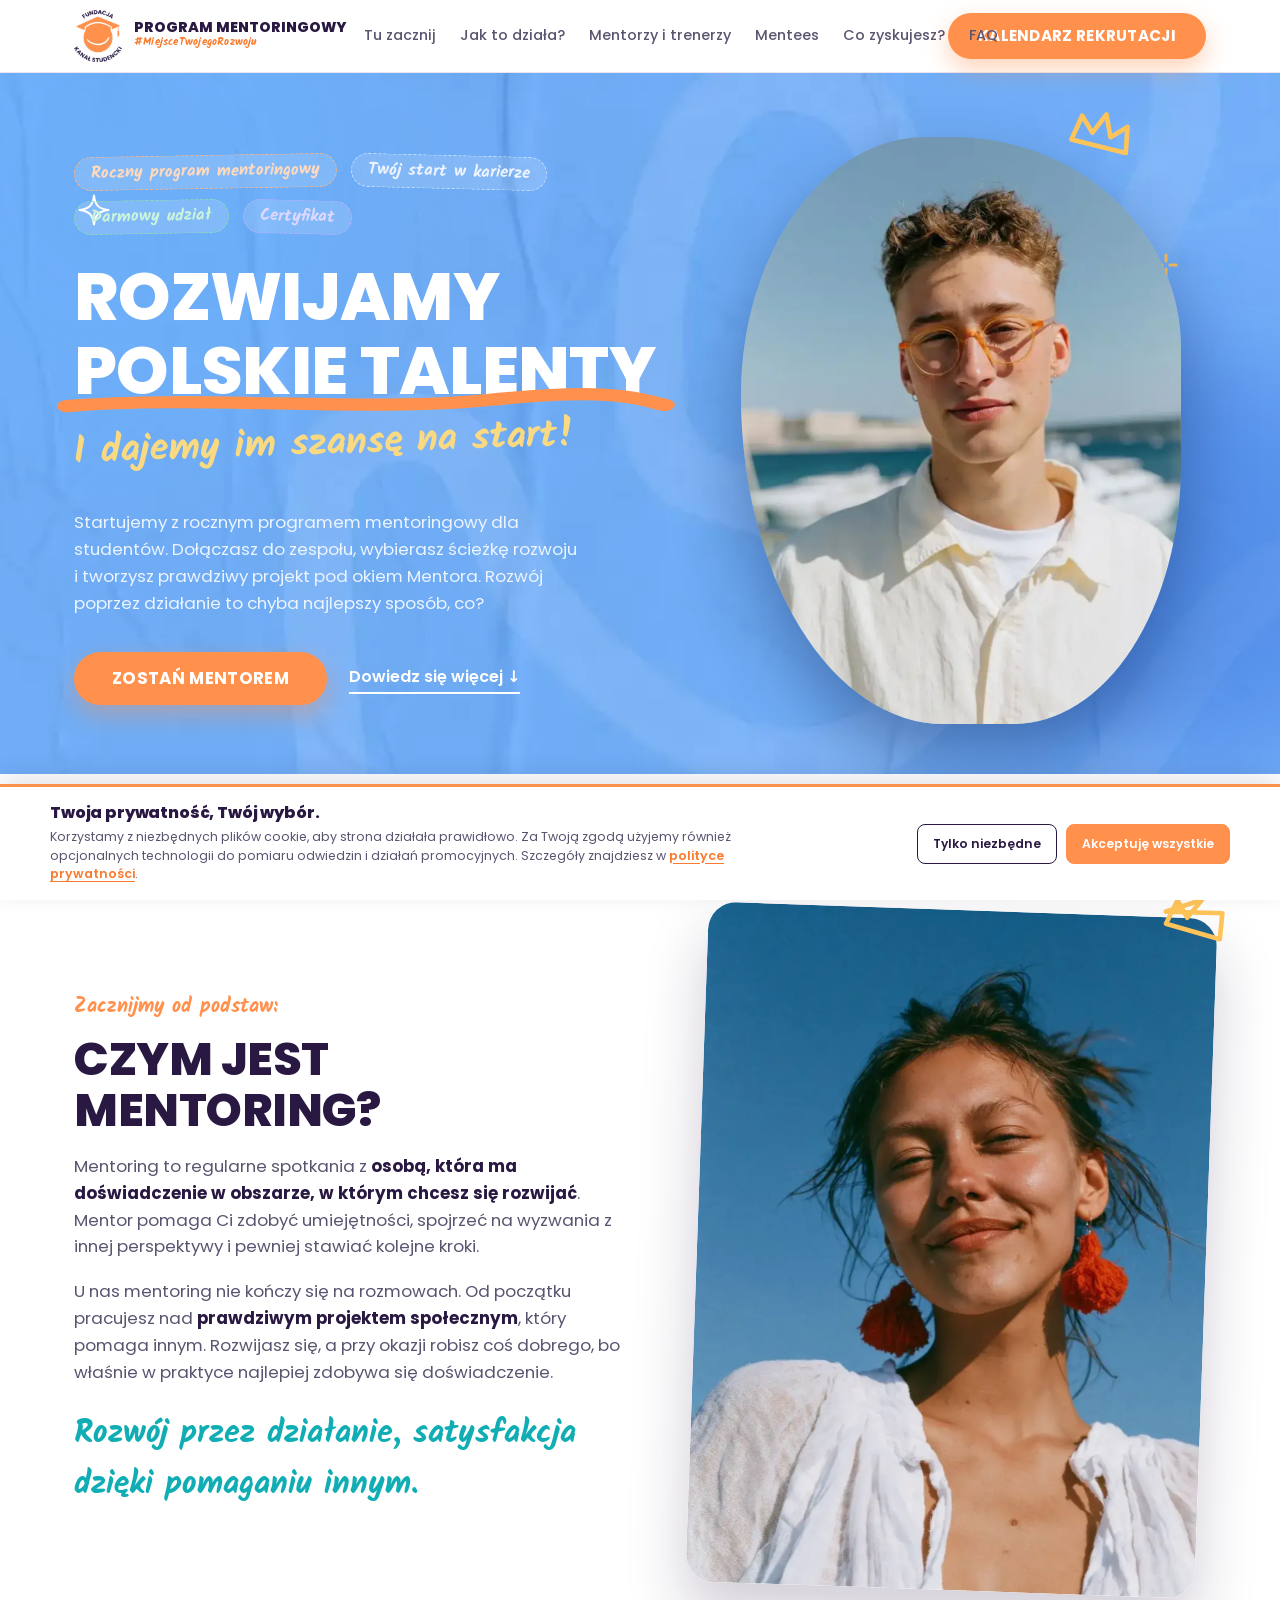
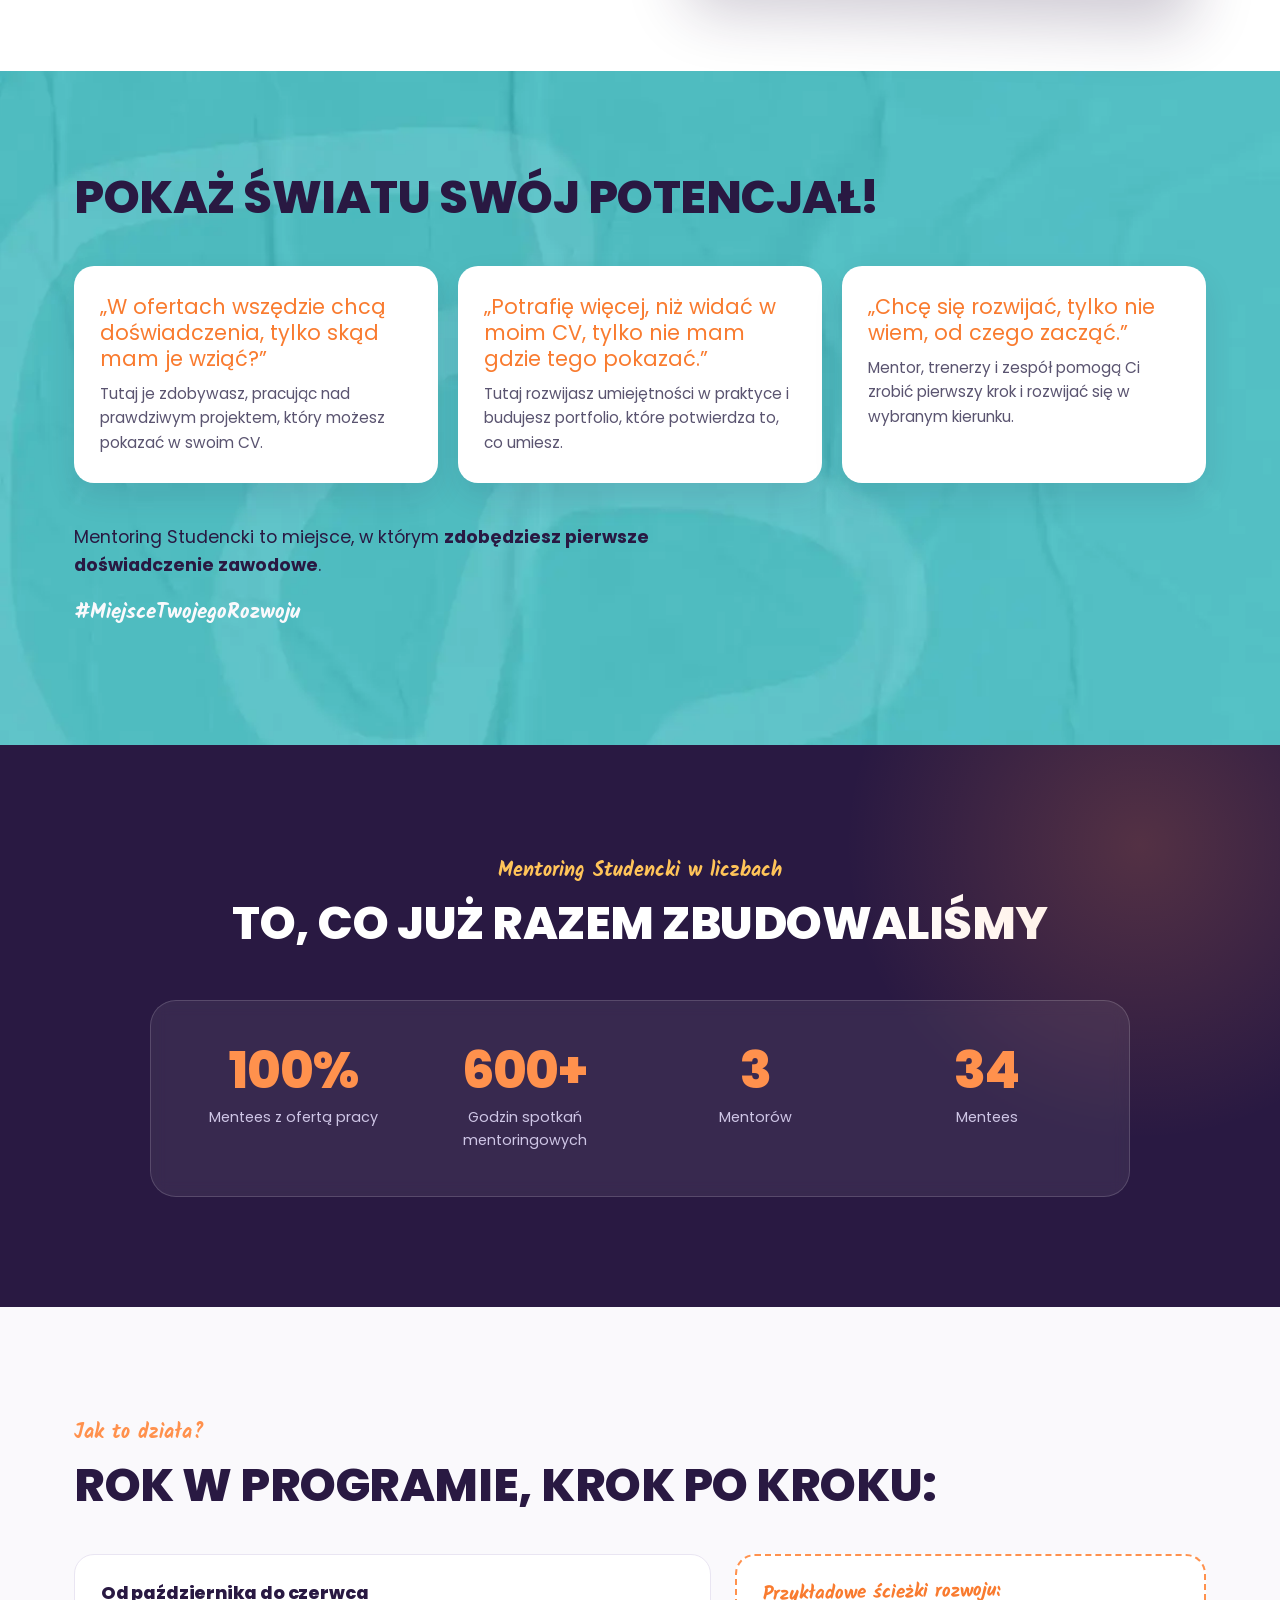
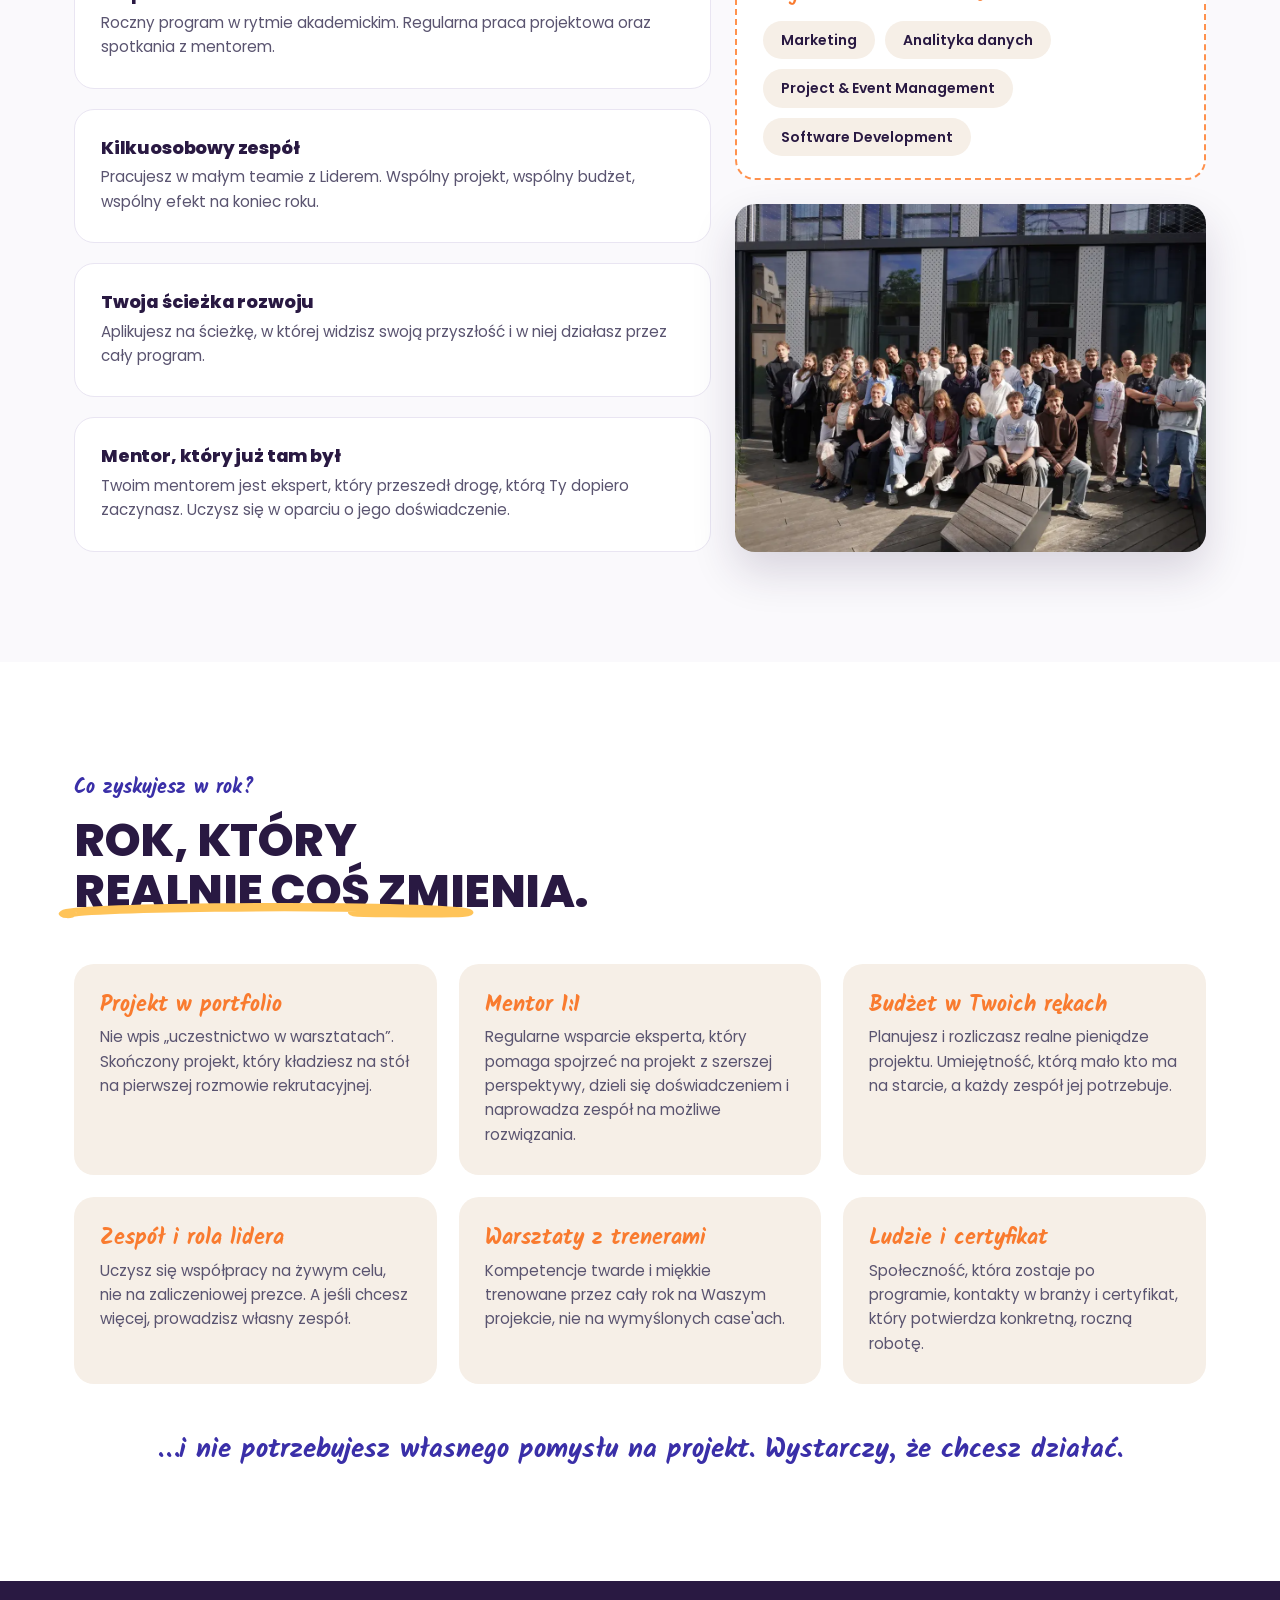
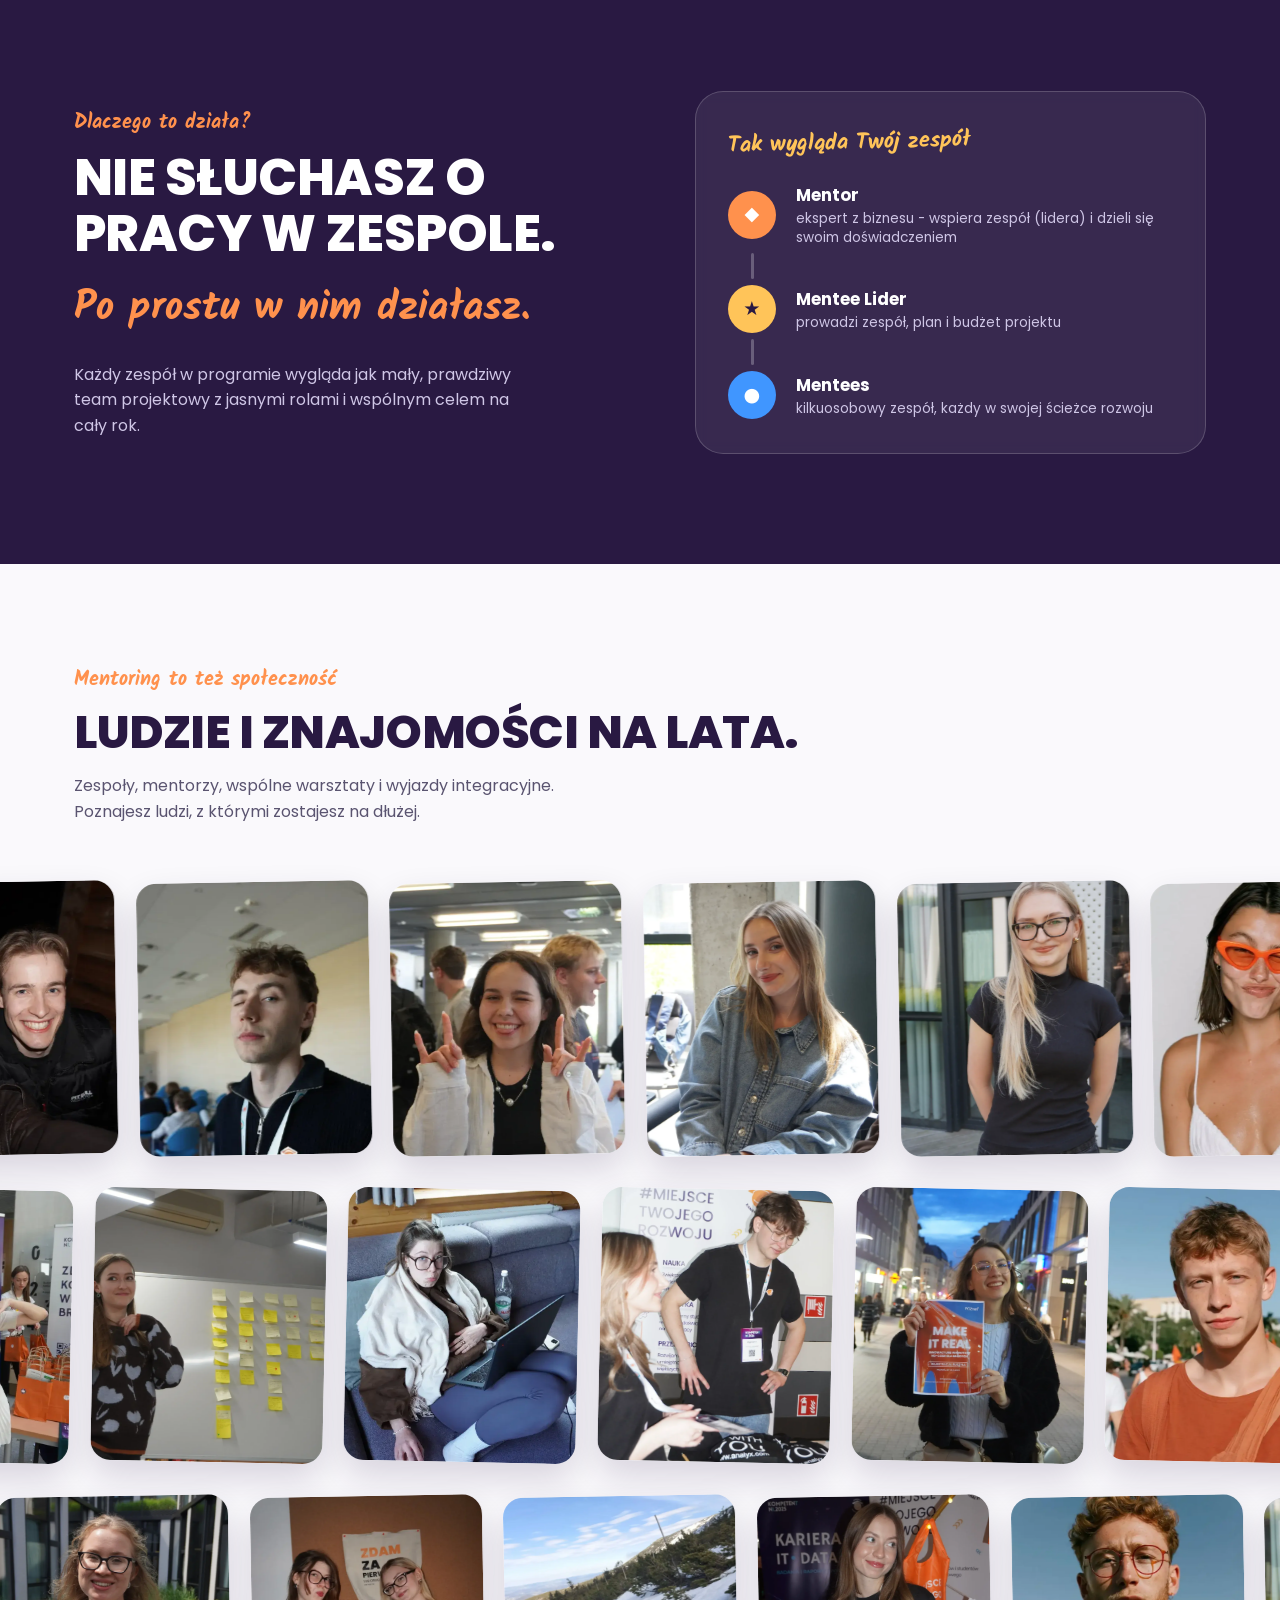
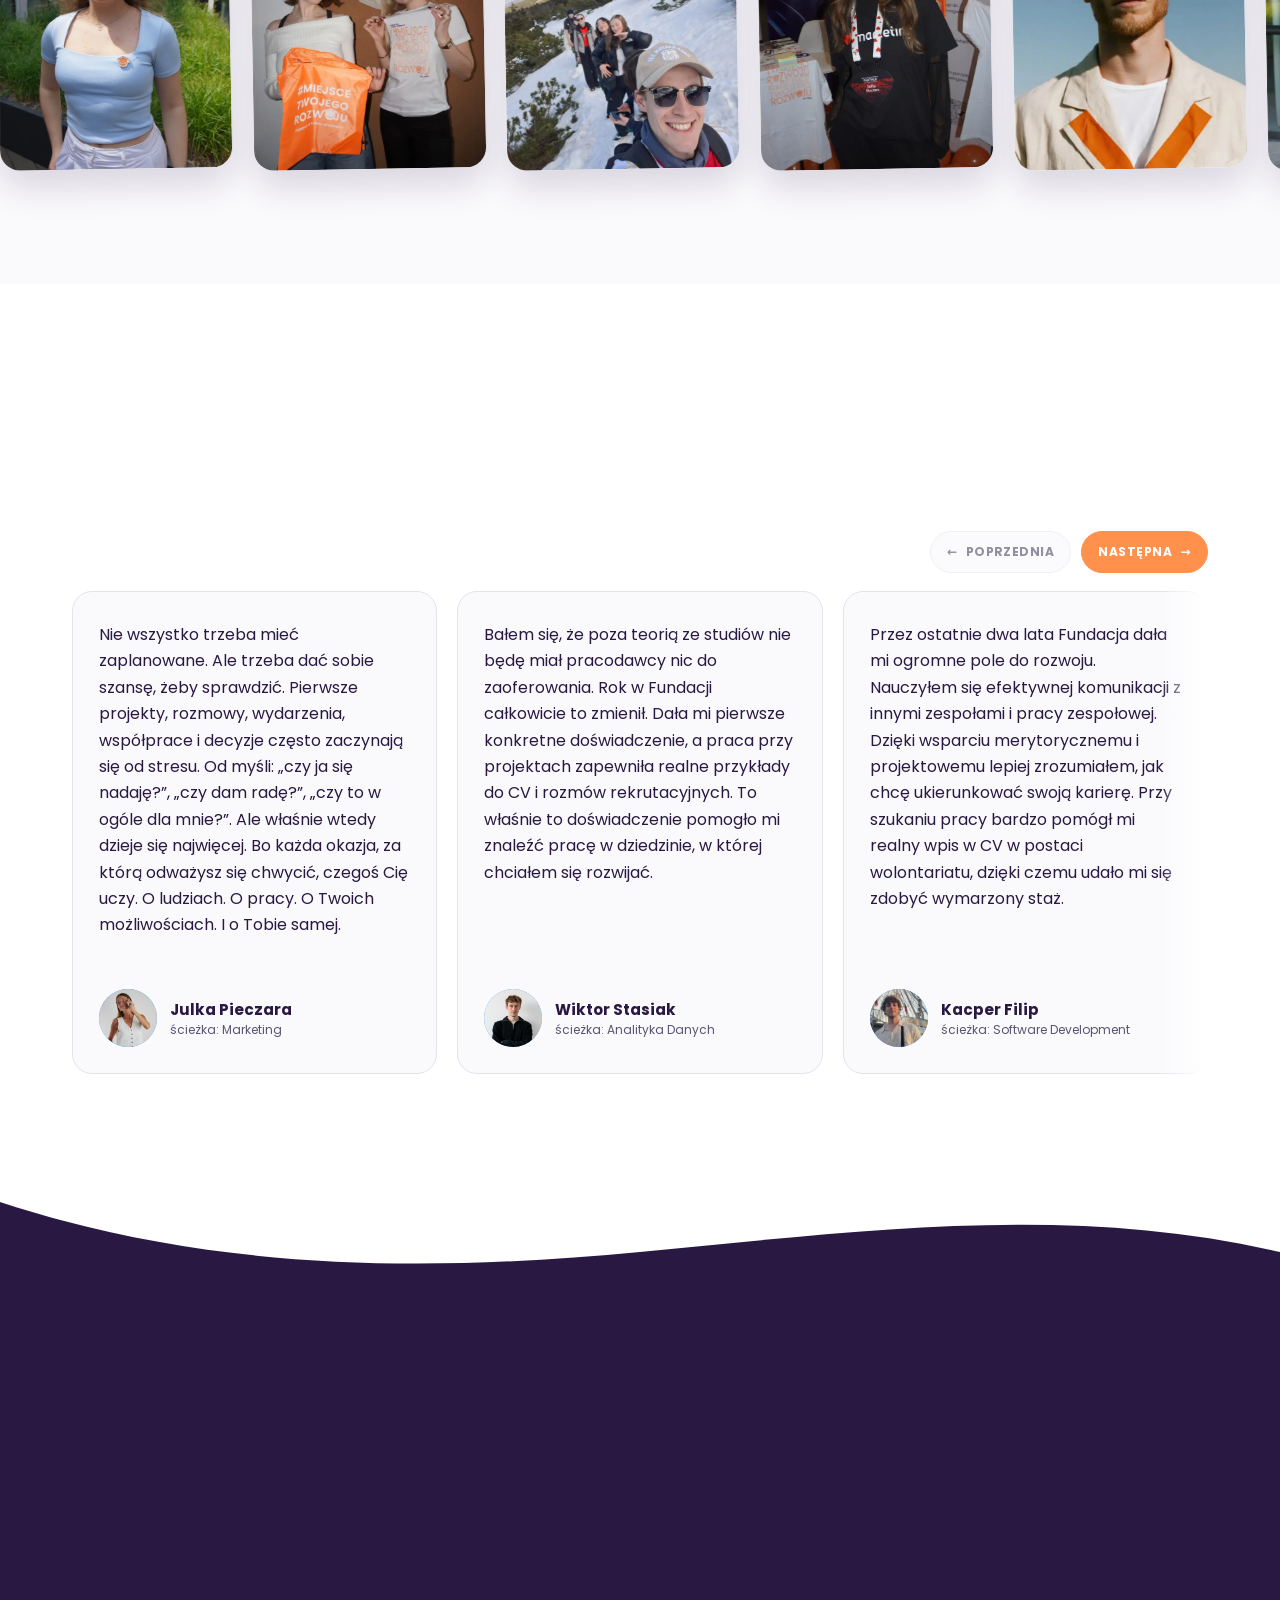
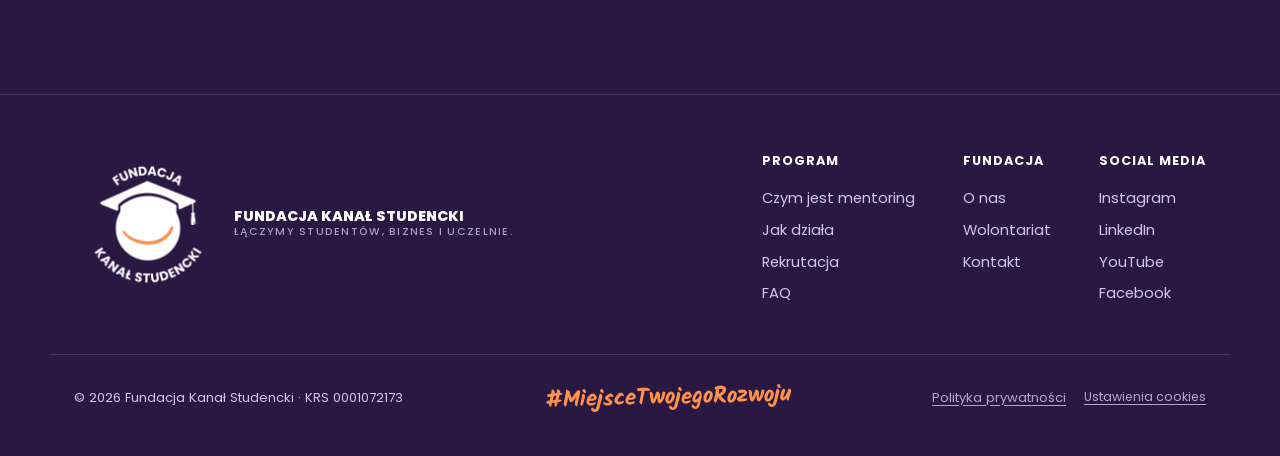
==== commit 404ee408: "Add meta ads cta event gatherer" ====
--- a/index.html
+++ b/index.html
@@ -62,7 +62,7 @@
       <p class="hand hero-sub">I dajemy im szansę na start!</p>
       <p class="lead">Startujemy z rocznym programem mentoringowy dla studentów. Dołączasz do zespołu, wybierasz ścieżkę rozwoju i tworzysz prawdziwy projekt pod okiem Mentora. Rozwój poprzez działanie to chyba najlepszy sposób, co?</p>
       <div class="band-cta">
-          <a class="btn btn-orange btn-lg" href="mentorzy.html#mentor_i_trener">Zostań mentorem</a>
+          <a class="btn btn-orange btn-lg" href="mentorzy.html#mentor_i_trener" onclick="fbq('track', 'Contact', {button_id: 'mentor'});">Zostań mentorem</a>
           <a class="link-more" href="#mentoring">Dowiedz się więcej <span aria-hidden="true">↓</span></a>
         </div>
     </div>
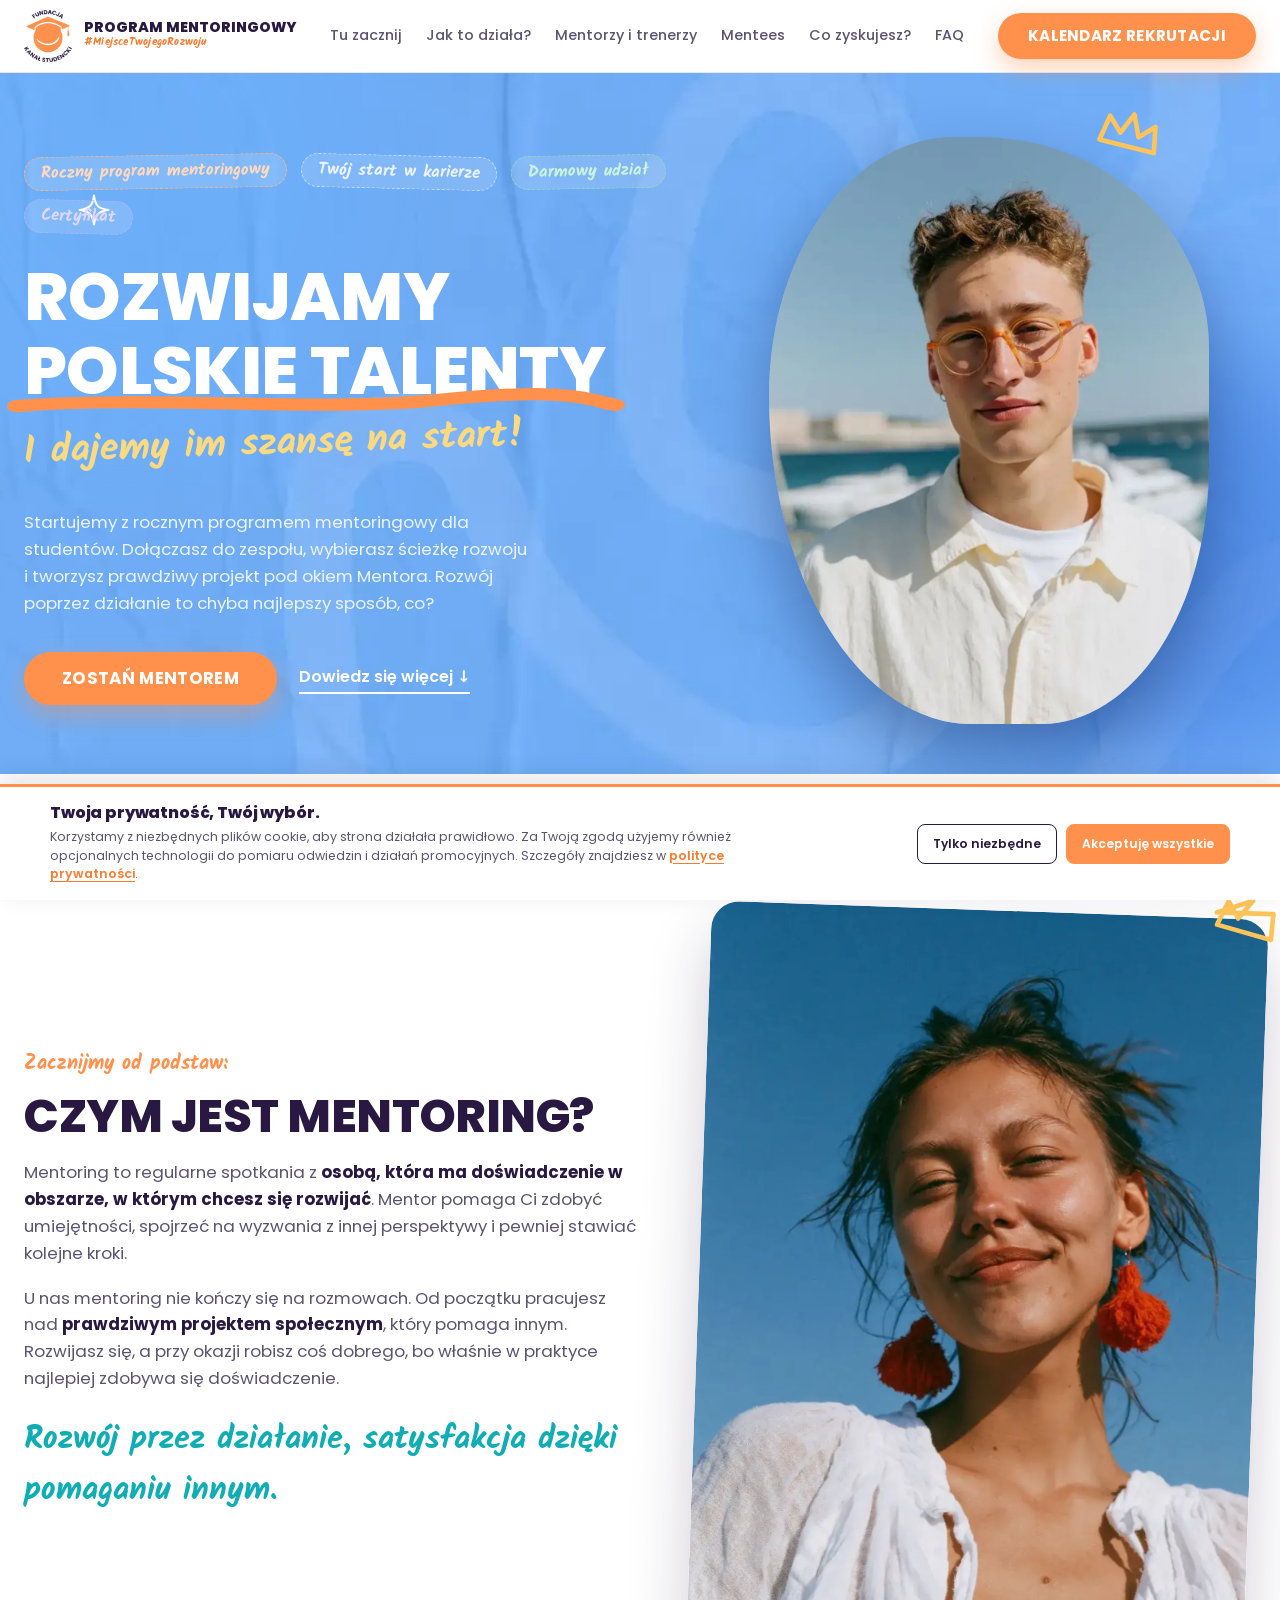
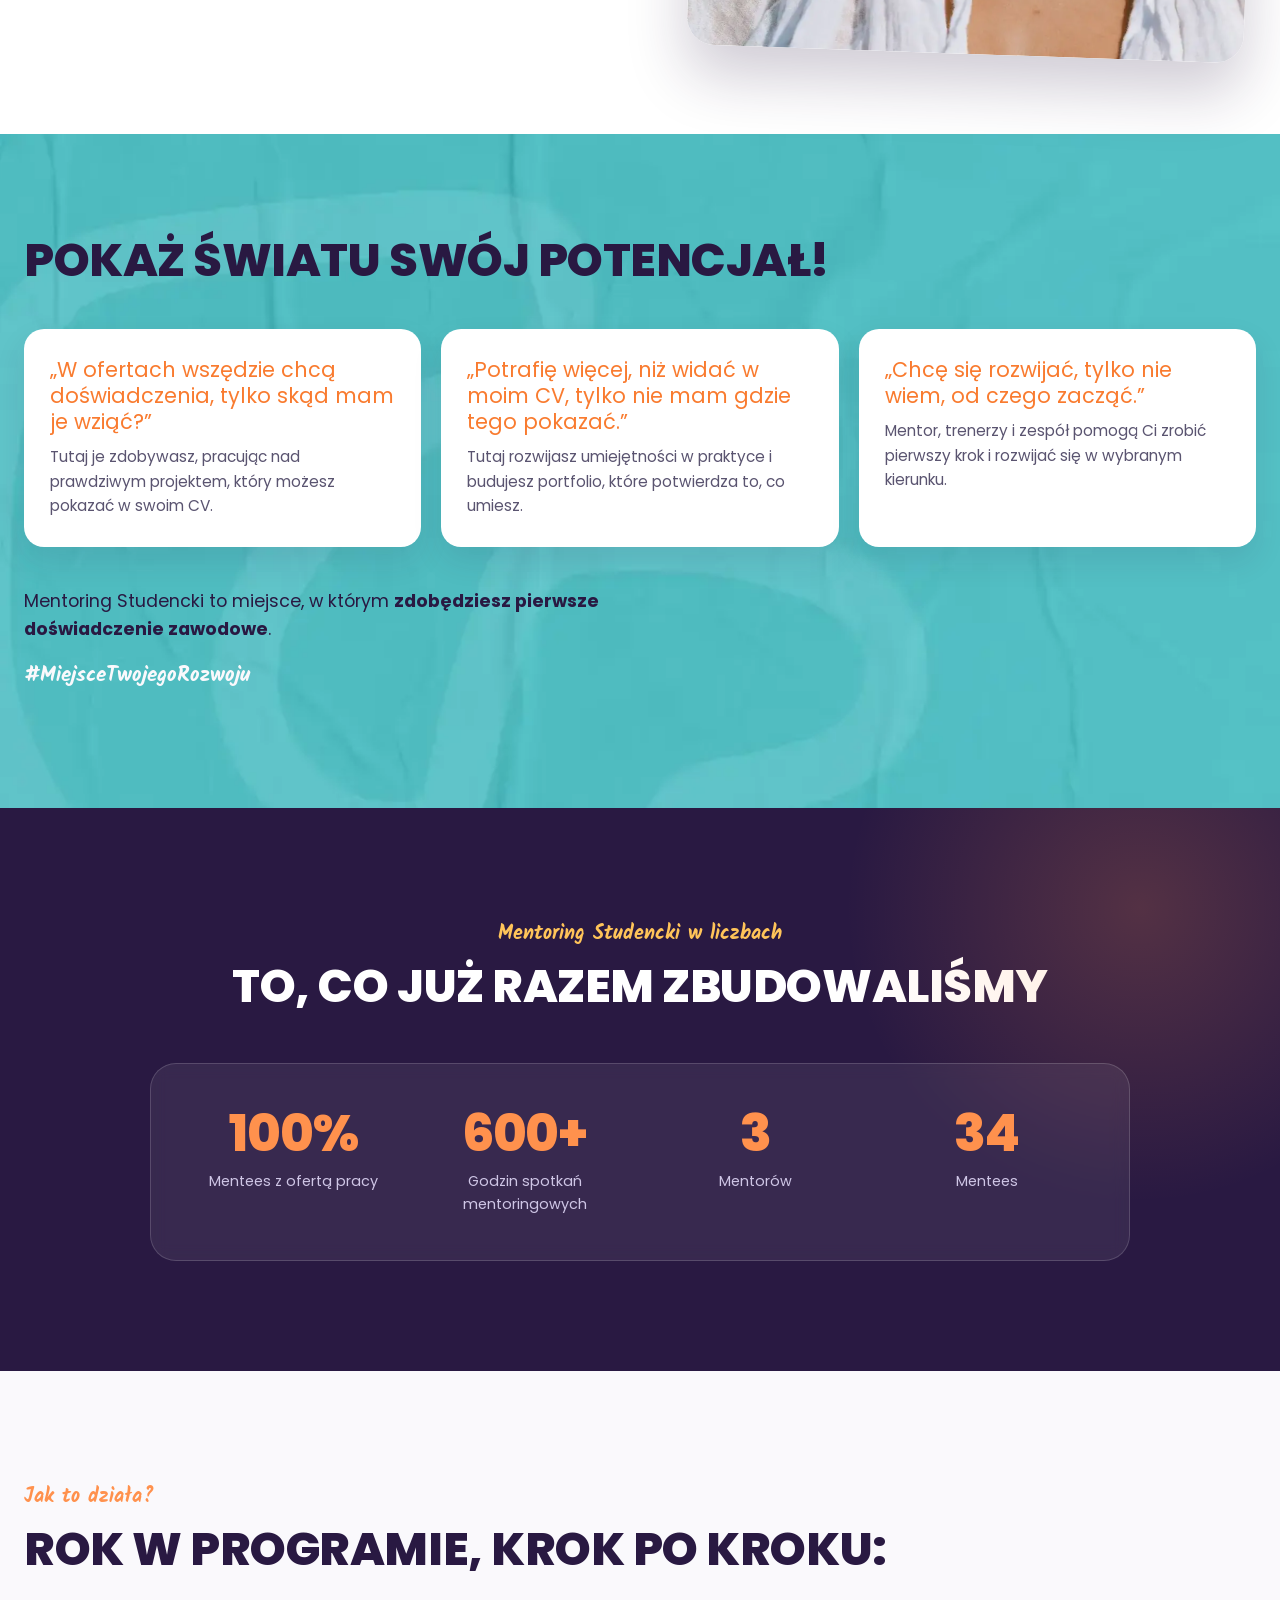
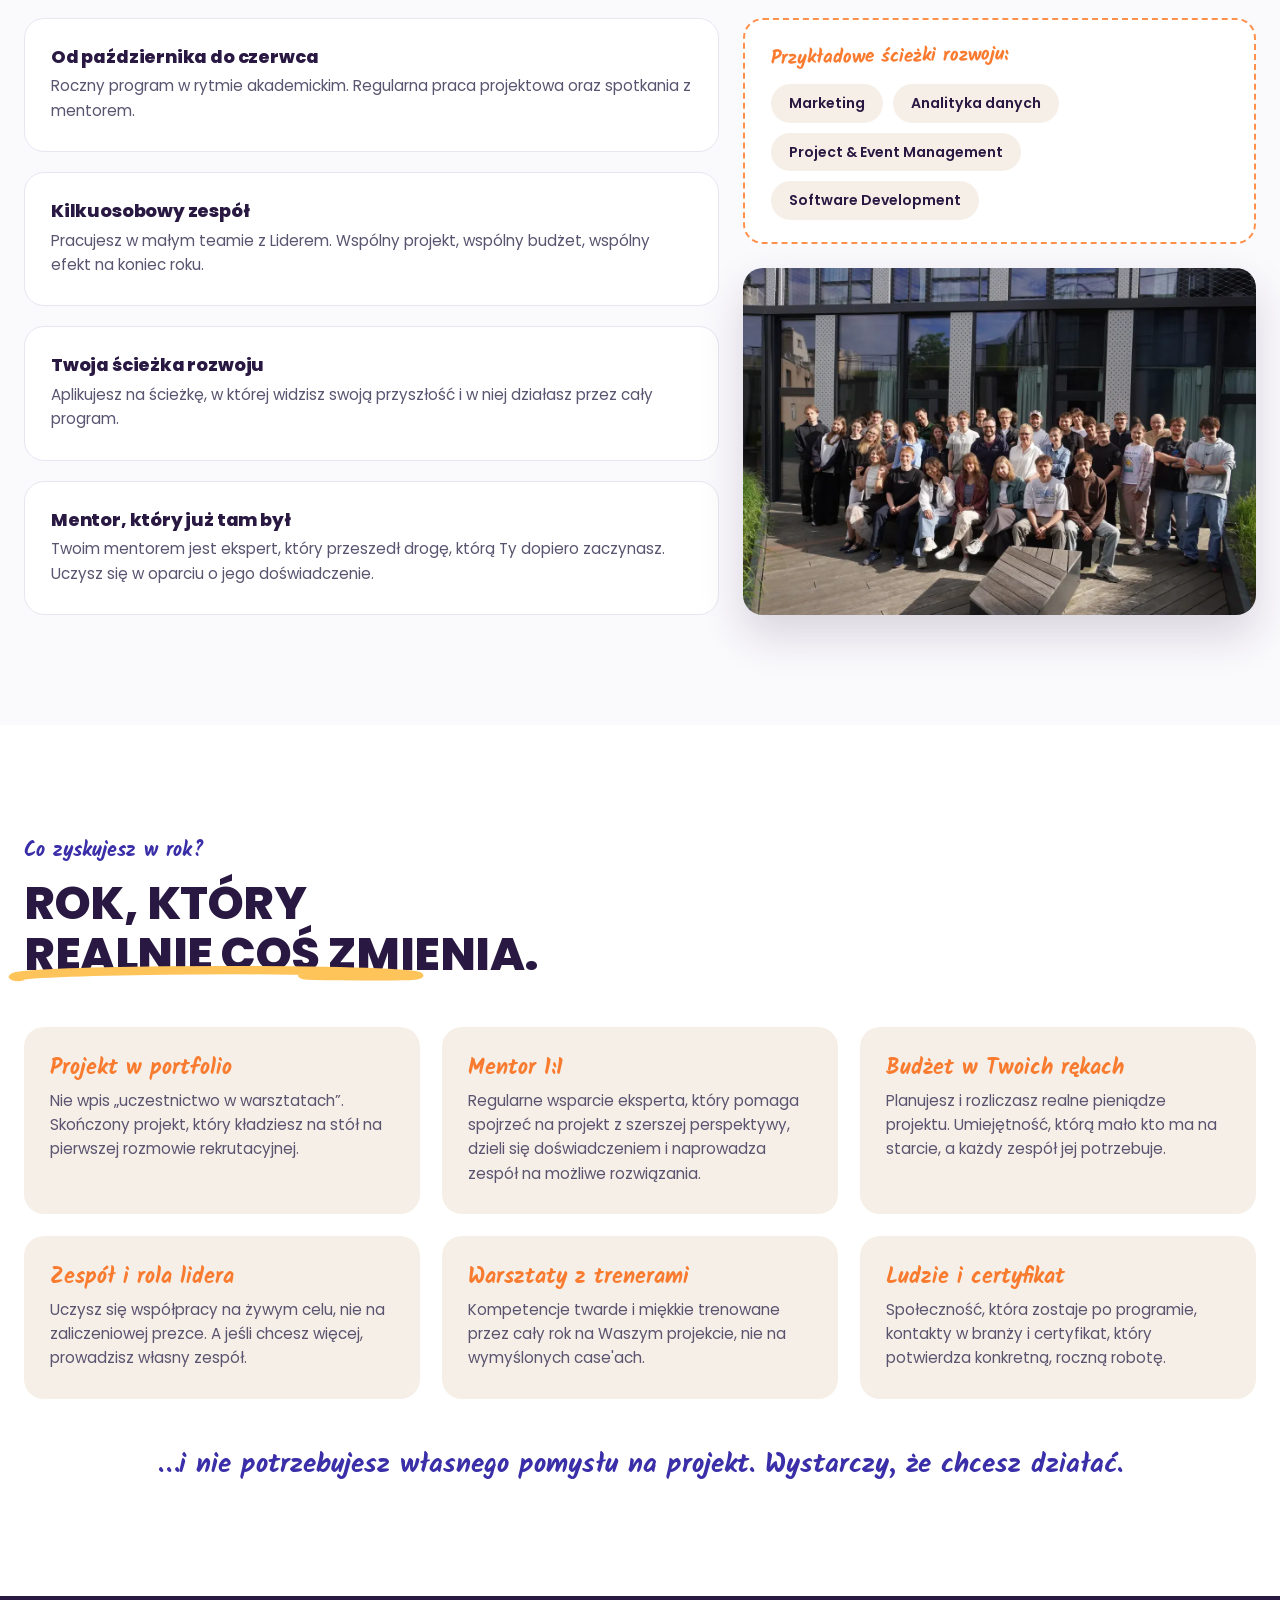
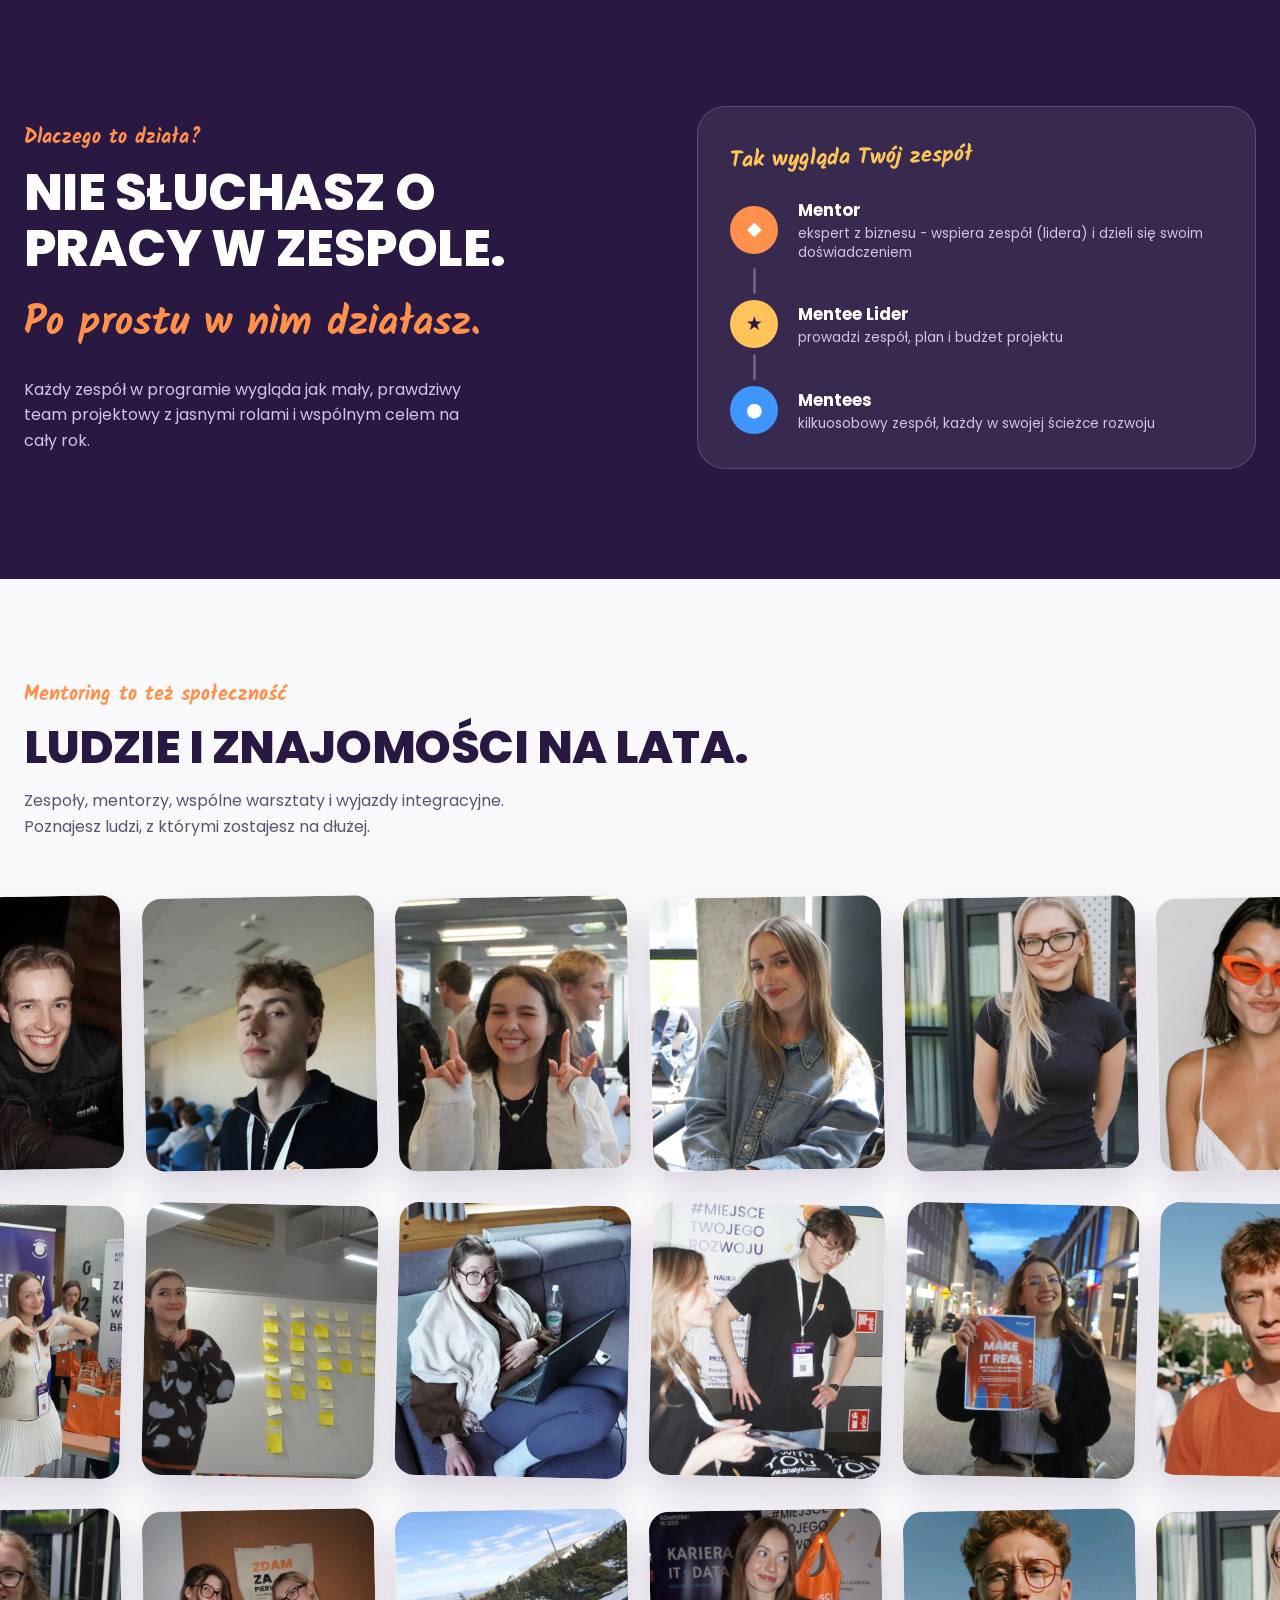
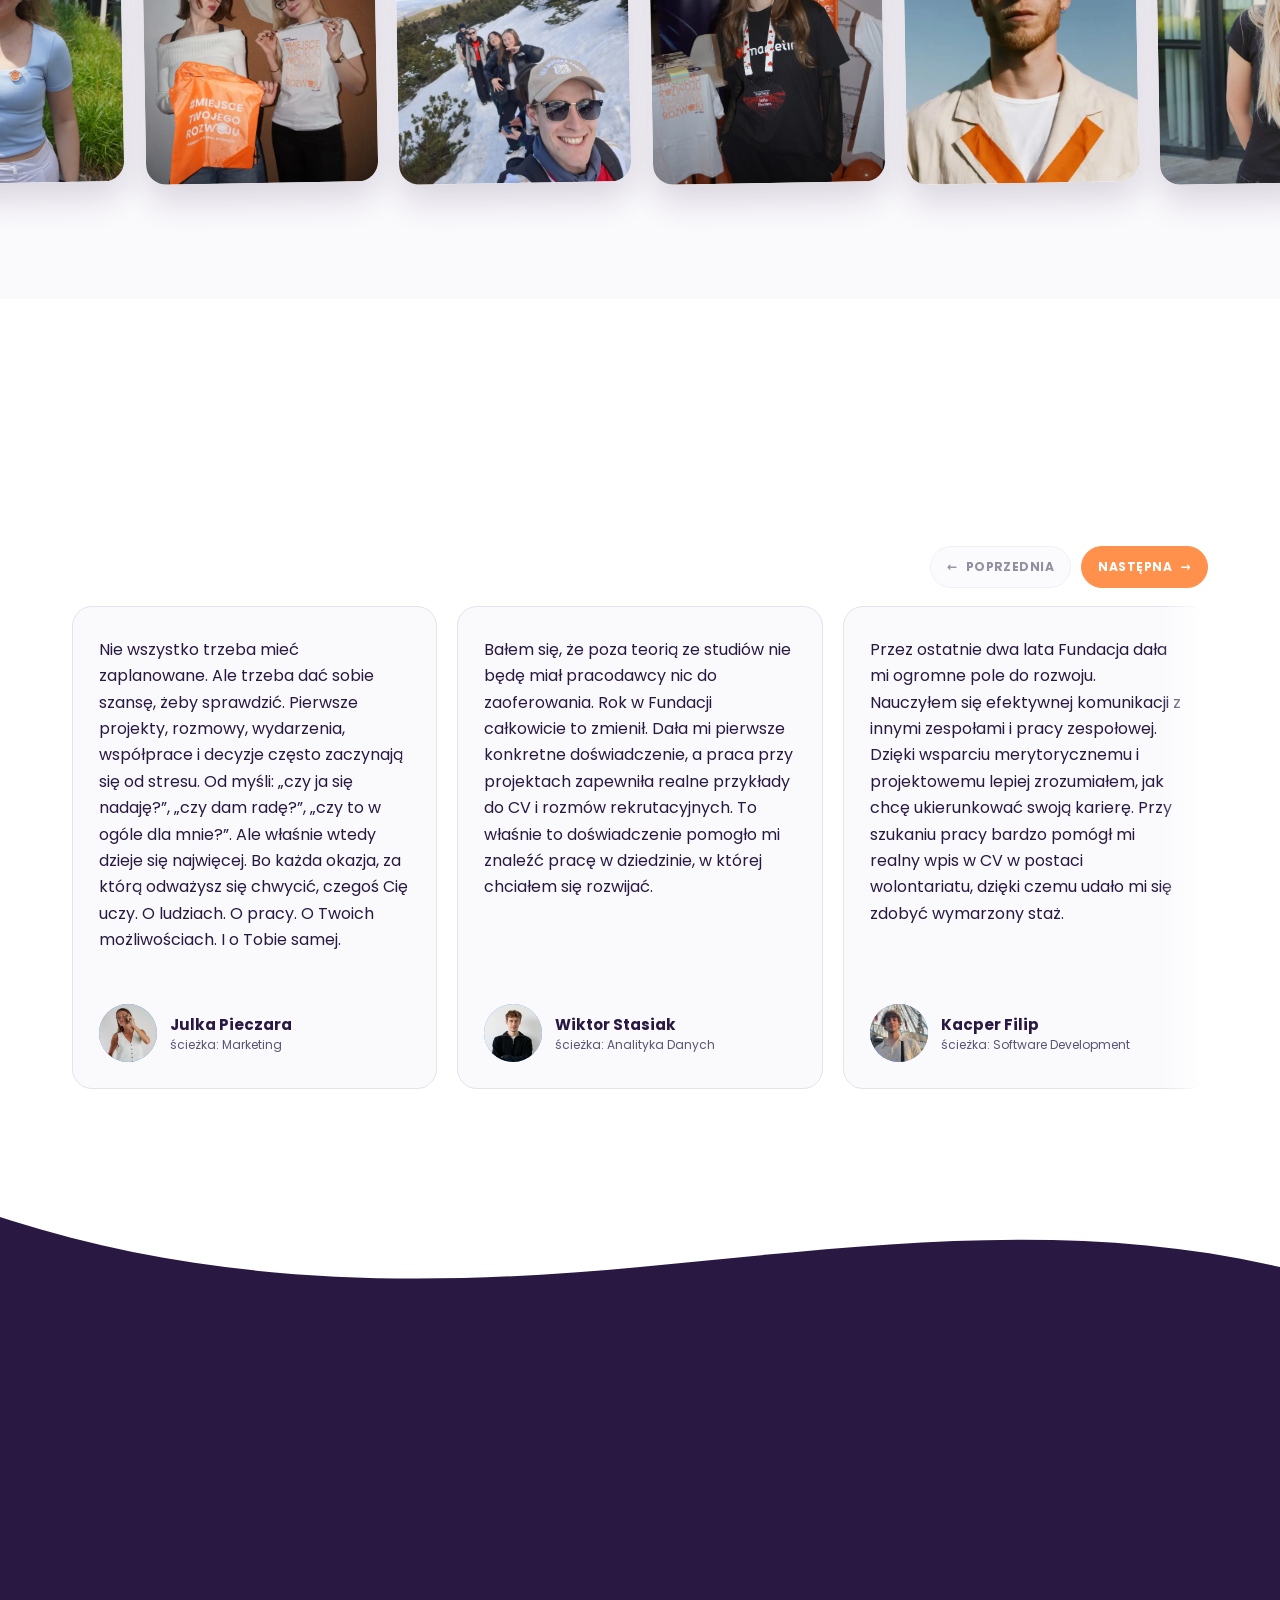
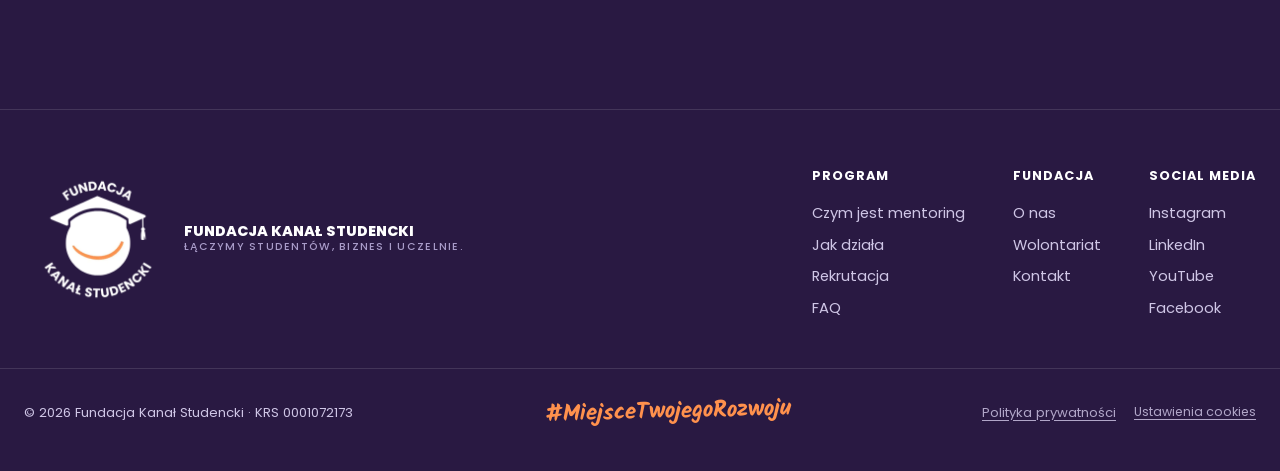
==== commit 177b2d92: "Implement mentoring paths section" ====
--- a/index.html
+++ b/index.html
@@ -8,7 +8,7 @@
 <link rel="preconnect" href="https://fonts.googleapis.com" />
 <link rel="preconnect" href="https://fonts.gstatic.com" crossorigin />
 <link href="https://fonts.googleapis.com/css2?family=Poppins:wght@400;500;600;700;800&family=Kalam:wght@400;700&display=swap" rel="stylesheet" />
-<link rel="stylesheet" href="css/style.css?v=15" />
+<link rel="stylesheet" href="css/style.css?v=16" />
 <link rel="canonical" href="https://kanalstudencki.pl/program-mentoringowy" />
 </head>
 <body>
--- a/css/style.css
+++ b/css/style.css
@@ -22,7 +22,7 @@
   --line:#e9e5f2;
   --font:'Poppins',system-ui,sans-serif;
   --hand:'Kalam',cursive;
-  --wrap:1180px;
+  --wrap:1320px;
   --r-lg:28px;
   --r-md:20px;
 }
@@ -905,7 +905,7 @@
    RESPONSIVE
 ===================================================== */
 @media(min-width:1600px){
-  :root{--wrap:1280px;}
+  :root{--wrap:1480px;}
 }
 @media(max-width:1240px) and (min-width:1101px){
   .nav-inner{gap:11px;}
